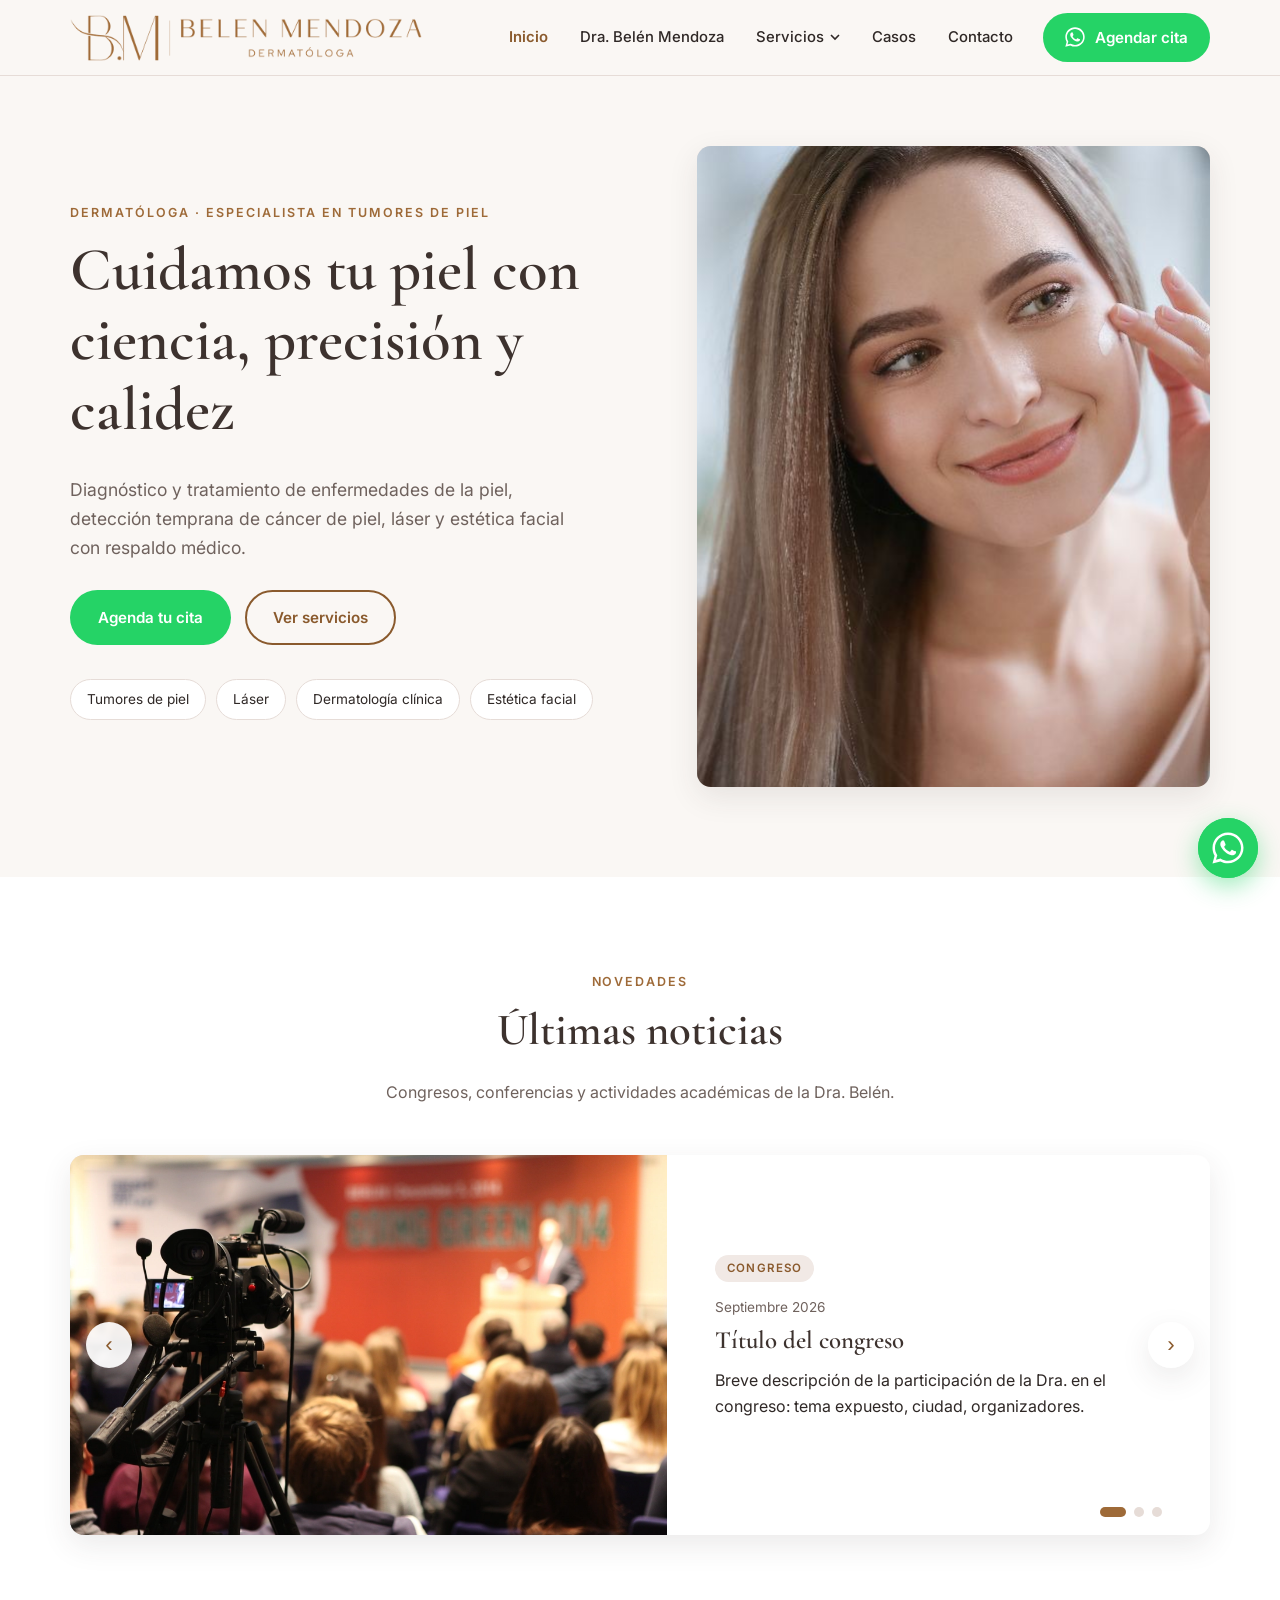
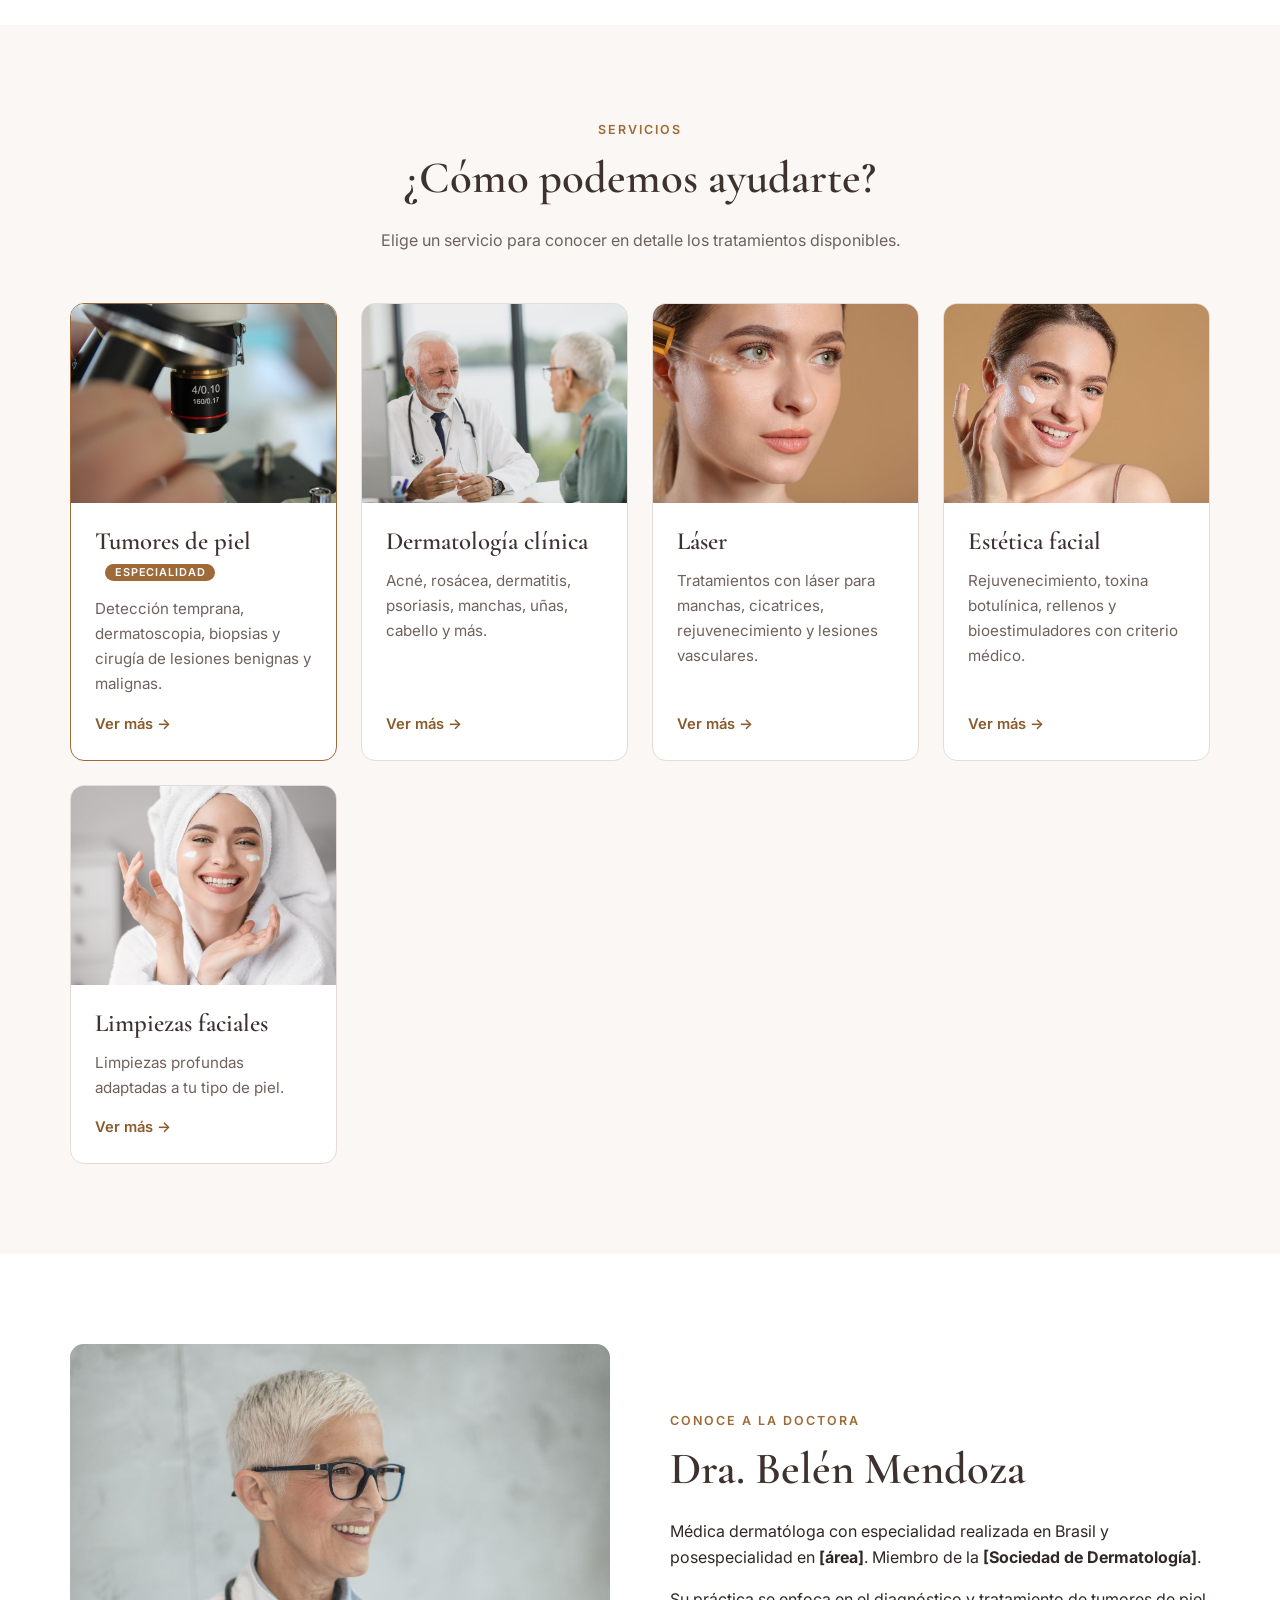
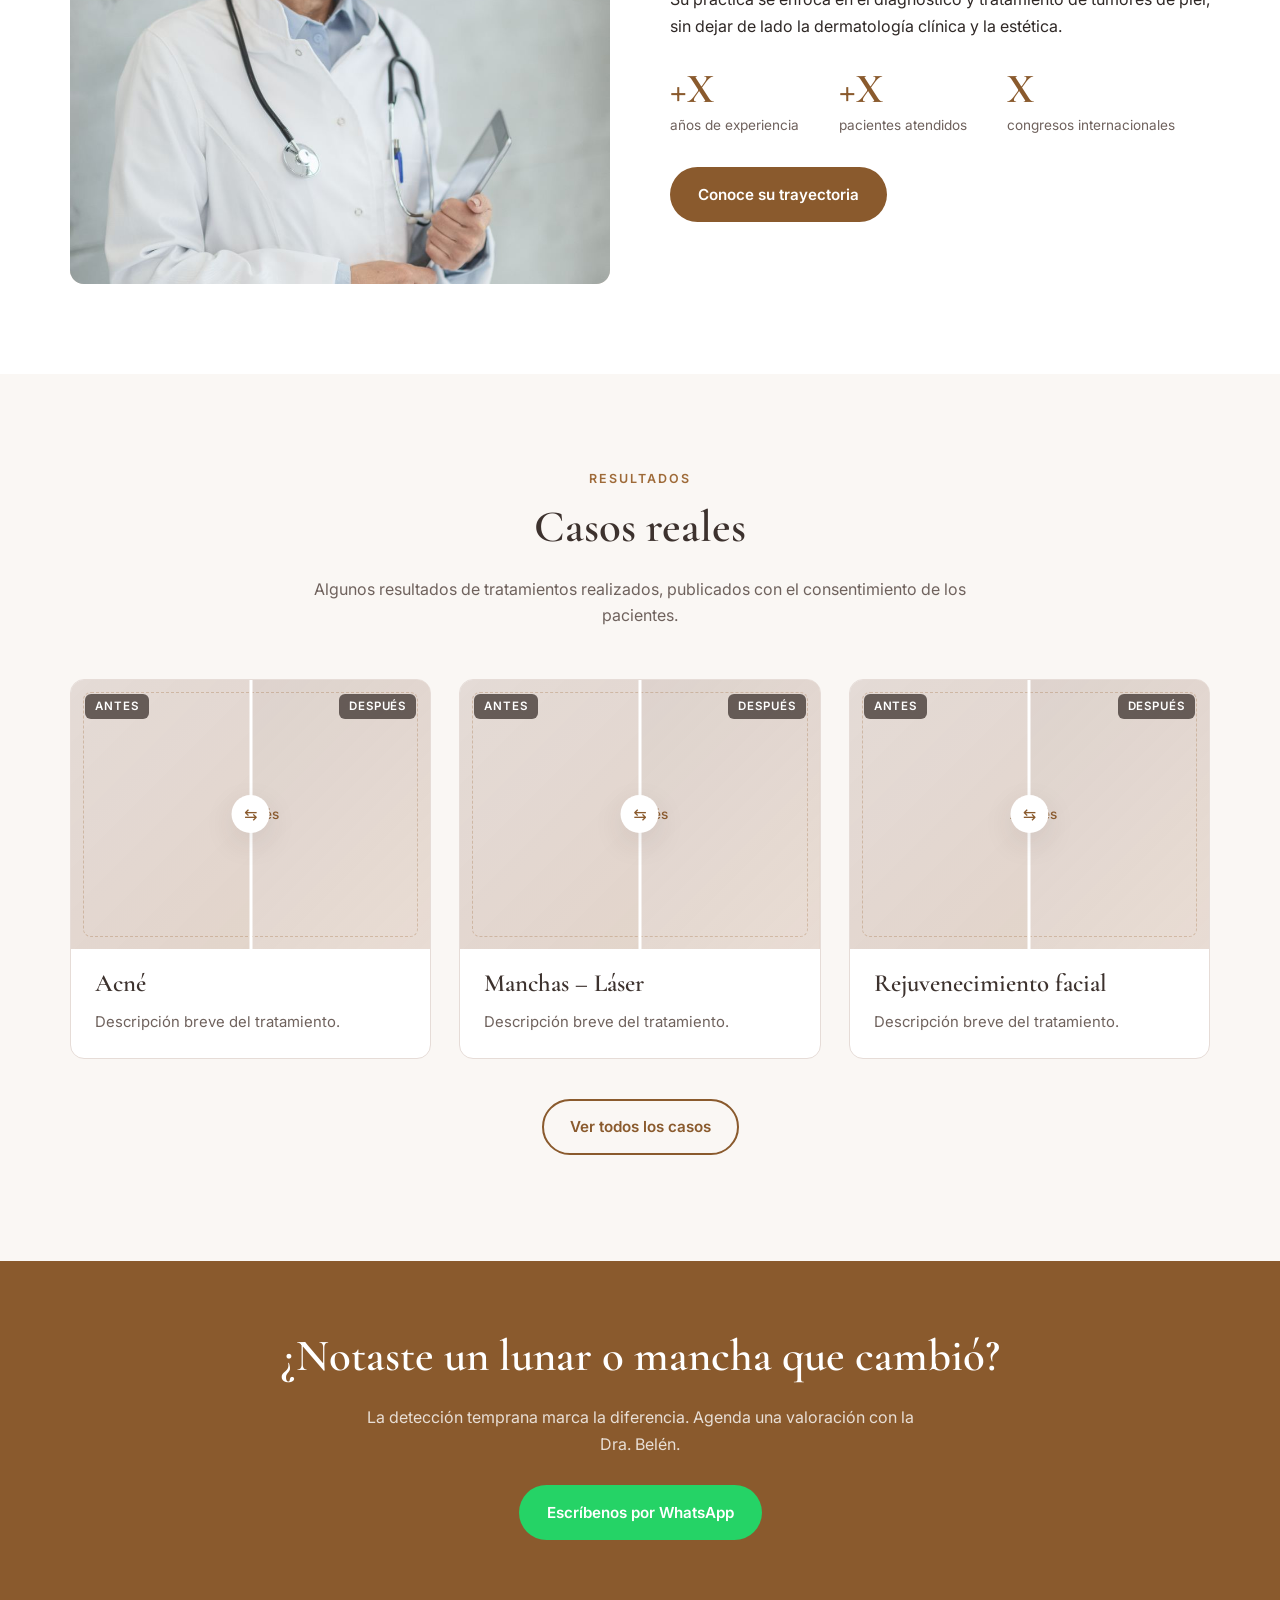
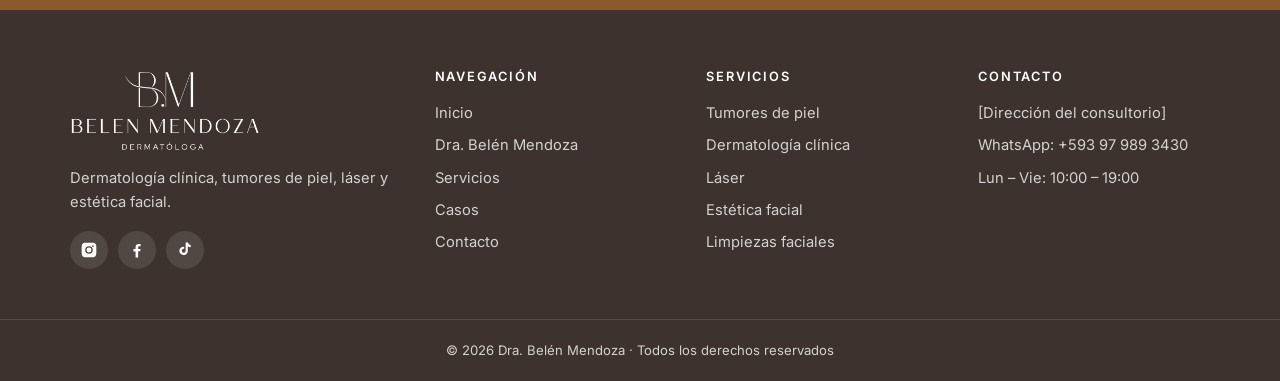
==== index.html @ a49996d4 "cambios mayores" ====
<!DOCTYPE html>
<html lang="es">
<head>
  <meta charset="UTF-8">
  <meta name="viewport" content="width=device-width, initial-scale=1.0">
  <title>Dra. Belén Mendoza | Dermatóloga · Tumores de piel y Láser</title>
  <meta name="description" content="Dra. Belén Mendoza, dermatóloga especialista en tumores de piel, dermatología clínica, láser y estética facial. Agenda tu cita por WhatsApp.">
  <link rel="canonical" href="https://DOMINIO.com/">
  <meta property="og:title" content="Dra. Belén Mendoza | Dermatóloga">
  <meta property="og:description" content="Especialista en tumores de piel, láser y dermatología clínica y estética.">
  <meta property="og:type" content="website">
  <link rel="icon" type="image/png" sizes="32x32" href="assets/brand/favicon-32.png">
  <link rel="icon" type="image/png" sizes="192x192" href="assets/brand/icon-192.png">
  <link rel="apple-touch-icon" href="assets/brand/apple-touch-icon.png">
  <link rel="manifest" href="site.webmanifest">
  <meta name="theme-color" content="#9E6A38">
  <meta property="og:image" content="https://DOMINIO.com/assets/brand/og-image.png">
  <link rel="preconnect" href="https://fonts.googleapis.com">
  <link rel="preconnect" href="https://fonts.gstatic.com" crossorigin>
  <link href="https://fonts.googleapis.com/css2?family=Cormorant+Garamond:wght@500;600;700&family=Inter:wght@400;500;600&display=swap" rel="stylesheet">
  <link rel="stylesheet" href="styles.css">
</head>
<body data-page="inicio">

  <!-- ================= HEADER ================= -->
  <header class="site-header">
    <div class="container">
      <a href="./" class="logo" aria-label="Dra. Belén Mendoza – Inicio">
        <img src="assets/brand/logo-horizontal-caramelo.png" alt="Belen Mendoza Dermatóloga" width="459" height="60">
      </a>

      <button class="nav-toggle" aria-label="Abrir menú" aria-expanded="false"><span></span><span></span><span></span></button>

      <nav class="nav" aria-label="Principal">
        <ul class="nav__list">
          <li><a href="./" class="nav__link" data-page="inicio">Inicio</a></li>
          <li><a href="dra-belen-mendoza" class="nav__link" data-page="doctora">Dra. Belén Mendoza</a></li>
          <li class="has-submenu">
            <a href="servicios" class="nav__link" data-page="servicios" aria-haspopup="true" aria-expanded="false">
              Servicios
              <svg class="nav__caret" viewBox="0 0 10 6" aria-hidden="true"><path d="M1 1l4 4 4-4" stroke="currentColor" stroke-width="1.6" fill="none"/></svg>
            </a>
            <ul class="submenu">
              <li><a href="servicios#clinica">Dermatología clínica</a></li>
              <li><a href="servicios#tumores">Tumores de piel</a></li>
              <li><a href="servicios#laser">Láser</a></li>
              <li><a href="servicios#estetica">Estética facial</a></li>
              <li><a href="servicios#limpiezas">Limpiezas faciales</a></li>
            </ul>
          </li>
          <li><a href="casos" class="nav__link" data-page="casos">Casos</a></li>
          <li><a href="contacto" class="nav__link" data-page="contacto">Contacto</a></li>
        </ul>
        <a class="btn btn--wa header-cta" href="contacto" data-wa>
          <svg viewBox="0 0 32 32" aria-hidden="true"><path d="M16 .5C7.4.5.5 7.4.5 16c0 2.7.7 5.4 2.1 7.8L.5 31.5l7.9-2.1c2.3 1.3 4.9 1.9 7.6 1.9 8.6 0 15.5-6.9 15.5-15.5S24.6.5 16 .5zm0 28.2c-2.4 0-4.7-.6-6.8-1.8l-.5-.3-4.7 1.2 1.3-4.6-.3-.5C3.7 20.6 3 18.3 3 16 3 8.8 8.8 3 16 3s13 5.8 13 13-5.8 12.7-13 12.7zm7.1-9.5c-.4-.2-2.3-1.1-2.7-1.3-.4-.1-.6-.2-.9.2-.3.4-1 1.3-1.2 1.5-.2.3-.4.3-.8.1-.4-.2-1.6-.6-3.1-1.9-1.1-1-1.9-2.3-2.1-2.7-.2-.4 0-.6.2-.8l.6-.7c.2-.2.3-.4.4-.7.1-.3 0-.5 0-.7-.1-.2-.9-2.1-1.2-2.9-.3-.8-.6-.7-.9-.7h-.7c-.3 0-.7.1-1 .5-.4.4-1.4 1.3-1.4 3.2s1.4 3.7 1.6 4c.2.3 2.7 4.2 6.6 5.9.9.4 1.7.6 2.2.8.9.3 1.8.3 2.5.2.8-.1 2.3-.9 2.6-1.9.3-.9.3-1.7.2-1.9-.1-.1-.4-.2-.8-.4z"/></svg>
          Agendar cita
        </a>
      </nav>
    </div>
  </header>

  <main>

    <!-- ================= HERO ================= -->
    <section class="hero">
      <div class="container">
        <div class="hero__text reveal">
          <span class="eyebrow">Dermatóloga · Especialista en tumores de piel</span>
          <h1>Cuidamos tu piel con ciencia, precisión y calidez</h1>
          <p>Diagnóstico y tratamiento de enfermedades de la piel, detección temprana de cáncer de piel, láser y estética facial con respaldo médico.</p>
          <div class="hero__actions">
            <a class="btn btn--wa" href="contacto" data-wa>Agenda tu cita</a>
            <a class="btn btn--outline" href="servicios">Ver servicios</a>
          </div>
          <ul class="hero__badges">
            <li>Tumores de piel</li>
            <li>Láser</li>
            <li>Dermatología clínica</li>
            <li>Estética facial</li>
          </ul>
        </div>
        <div class="hero__photo ph reveal">
          <img src="assets/img/hero.jpg" alt="Cuidado dermatológico de la piel del rostro"><!-- ⚠️ reemplazar por foto de la Dra. -->
        </div>
      </div>
    </section>

    <!-- ================= NOTICIAS (CARRUSEL) ================= -->
    <section class="section section--alt" id="noticias">
      <div class="container">
        <div class="section-head reveal">
          <span class="eyebrow">Novedades</span>
          <h2>Últimas noticias</h2>
          <p>Congresos, conferencias y actividades académicas de la Dra. Belén.</p>
        </div>

        <div class="carousel reveal">
          <div class="carousel__track">
            <!-- Para agregar una noticia: copia un bloque <article> completo -->
            <article class="carousel__slide">
              <div class="carousel__media ph"><img src="assets/img/noticia-congreso.webp" alt="Conferencia en un congreso médico" loading="lazy"></div>
              <div class="carousel__body">
                <span class="carousel__tag">Congreso</span>
                <time datetime="2026-09">Septiembre 2026</time>
                <h3>Título del congreso</h3>
                <p>Breve descripción de la participación de la Dra. en el congreso: tema expuesto, ciudad, organizadores.</p>
              </div>
            </article>
            <article class="carousel__slide">
              <div class="carousel__media ph"><img src="assets/img/noticia-charla.jpg" alt="Auditorio durante una charla" loading="lazy"></div>
              <div class="carousel__body">
                <span class="carousel__tag">Charla</span>
                <time datetime="2026-07">Julio 2026</time>
                <h3>Charla sobre prevención del cáncer de piel</h3>
                <p>Descripción de la charla, a quién iba dirigida y principales mensajes.</p>
              </div>
            </article>
            <article class="carousel__slide">
              <div class="carousel__media ph"><img src="assets/img/noticia-formacion.jpg" alt="Médicos en una capacitación" loading="lazy"></div>
              <div class="carousel__body">
                <span class="carousel__tag">Formación</span>
                <time datetime="2026-05">Mayo 2026</time>
                <h3>Nueva certificación / curso</h3>
                <p>Descripción de la capacitación o certificación obtenida.</p>
              </div>
            </article>
          </div>
          <button class="carousel__btn carousel__btn--prev" aria-label="Anterior">‹</button>
          <button class="carousel__btn carousel__btn--next" aria-label="Siguiente">›</button>
          <div class="carousel__dots"></div>
        </div>
      </div>
    </section>

    <!-- ================= SERVICIOS (TARJETAS) ================= -->
    <section class="section" id="servicios">
      <div class="container">
        <div class="section-head reveal">
          <span class="eyebrow">Servicios</span>
          <h2>¿Cómo podemos ayudarte?</h2>
          <p>Elige un servicio para conocer en detalle los tratamientos disponibles.</p>
        </div>

        <div class="cards">
          <a href="servicios#tumores" class="card card--featured reveal">
            <div class="card__media ph"><img src="assets/img/tumores.webp" alt="Revisión de lesiones de la piel" loading="lazy"></div>
            <div class="card__body">
              <h3>Tumores de piel</h3>
              <p>Detección temprana, dermatoscopia, biopsias y cirugía de lesiones benignas y malignas.</p>
              <span class="card__more">Ver más</span>
            </div>
          </a>
          <a href="servicios#clinica" class="card reveal">
            <div class="card__media ph"><img src="assets/img/clinica.jpg" alt="Consulta dermatológica" loading="lazy"></div>
            <div class="card__body">
              <h3>Dermatología clínica</h3>
              <p>Acné, rosácea, dermatitis, psoriasis, manchas, uñas, cabello y más.</p>
              <span class="card__more">Ver más</span>
            </div>
          </a>
          <a href="servicios#laser" class="card reveal">
            <div class="card__media ph"><img src="assets/img/laser.jpg" alt="Tratamiento con láser para la piel" loading="lazy"></div>
            <div class="card__body">
              <h3>Láser</h3>
              <p>Tratamientos con láser para manchas, cicatrices, rejuvenecimiento y lesiones vasculares.</p>
              <span class="card__more">Ver más</span>
            </div>
          </a>
          <a href="servicios#estetica" class="card reveal">
            <div class="card__media ph"><img src="assets/img/estetica.jpg" alt="Estética facial" loading="lazy"></div>
            <div class="card__body">
              <h3>Estética facial</h3>
              <p>Rejuvenecimiento, toxina botulínica, rellenos y bioestimuladores con criterio médico.</p>
              <span class="card__more">Ver más</span>
            </div>
          </a>
          <a href="servicios#limpiezas" class="card reveal">
            <div class="card__media ph"><img src="assets/img/limpiezas.jpg" alt="Limpieza facial" loading="lazy"></div>
            <div class="card__body">
              <h3>Limpiezas faciales</h3>
              <p>Limpiezas profundas adaptadas a tu tipo de piel.</p>
              <span class="card__more">Ver más</span>
            </div>
          </a>
        </div>
      </div>
    </section>

    <!-- ================= SOBRE LA DRA. (RESUMEN) ================= -->
    <section class="section section--alt">
      <div class="container split">
        <div class="split__media ph reveal"><img src="assets/img/doctora.jpg" alt="Dermatóloga en su consultorio" class="pos-top" loading="lazy"></div>
        <div class="reveal">
          <span class="eyebrow">Conoce a la doctora</span>
          <h2>Dra. Belén Mendoza</h2>
          <p>Médica dermatóloga con especialidad realizada en Brasil y posespecialidad en <strong>[área]</strong>. Miembro de la <strong>[Sociedad de Dermatología]</strong>.</p>
          <p>Su práctica se enfoca en el diagnóstico y tratamiento de tumores de piel, sin dejar de lado la dermatología clínica y la estética.</p>
          <div class="stats">
            <div class="stat"><strong>+X</strong><span>años de experiencia</span></div>
            <div class="stat"><strong>+X</strong><span>pacientes atendidos</span></div>
            <div class="stat"><strong>X</strong><span>congresos internacionales</span></div>
          </div>
          <a class="btn btn--primary" href="dra-belen-mendoza">Conoce su trayectoria</a>
        </div>
      </div>
    </section>

    <!-- ================= CASOS (VISTA PREVIA) ================= -->
    <section class="section">
      <div class="container">
        <div class="section-head reveal">
          <span class="eyebrow">Resultados</span>
          <h2>Casos reales</h2>
          <p>Algunos resultados de tratamientos realizados, publicados con el consentimiento de los pacientes.</p>
        </div>
        <div class="cases">
          <article class="case reveal">
            <div class="ba">
              <div class="ba__img ph">Antes</div>
              <div class="ba__img ba__img--after ph">Después</div>
              <span class="ba__label ba__label--before">Antes</span>
              <span class="ba__label ba__label--after">Después</span>
              <span class="ba__handle"></span>
              <input class="ba__range" type="range" min="0" max="100" value="50" aria-label="Comparar antes y después">
            </div>
            <div class="case__body"><h3>Acné</h3><p>Descripción breve del tratamiento.</p></div>
          </article>
          <article class="case reveal">
            <div class="ba">
              <div class="ba__img ph">Antes</div>
              <div class="ba__img ba__img--after ph">Después</div>
              <span class="ba__label ba__label--before">Antes</span>
              <span class="ba__label ba__label--after">Después</span>
              <span class="ba__handle"></span>
              <input class="ba__range" type="range" min="0" max="100" value="50" aria-label="Comparar antes y después">
            </div>
            <div class="case__body"><h3>Manchas – Láser</h3><p>Descripción breve del tratamiento.</p></div>
          </article>
          <article class="case reveal">
            <div class="ba">
              <div class="ba__img ph">Antes</div>
              <div class="ba__img ba__img--after ph">Después</div>
              <span class="ba__label ba__label--before">Antes</span>
              <span class="ba__label ba__label--after">Después</span>
              <span class="ba__handle"></span>
              <input class="ba__range" type="range" min="0" max="100" value="50" aria-label="Comparar antes y después">
            </div>
            <div class="case__body"><h3>Rejuvenecimiento facial</h3><p>Descripción breve del tratamiento.</p></div>
          </article>
        </div>
        <p style="text-align:center;margin-top:40px"><a class="btn btn--outline" href="casos">Ver todos los casos</a></p>
      </div>
    </section>

    <!-- ================= CTA ================= -->
    <section class="cta-band">
      <div class="container">
        <h2>¿Notaste un lunar o mancha que cambió?</h2>
        <p>La detección temprana marca la diferencia. Agenda una valoración con la Dra. Belén.</p>
        <a class="btn btn--wa" href="contacto" data-wa="Hola Dra. Belén, quisiera agendar una revisión de lunares.">Escríbenos por WhatsApp</a>
      </div>
    </section>

  </main>

  <!-- ================= FOOTER ================= -->
  <footer class="site-footer">
    <div class="container footer-grid">
      <div>
        <img class="footer-logo" src="assets/brand/logo-blanco.png" alt="Belen Mendoza Dermatóloga" width="200" height="86" loading="lazy">
        <p style="margin-top:14px">Dermatología clínica, tumores de piel, láser y estética facial.</p>
        <div class="social">
          <a href="https://instagram.com/" target="_blank" rel="noopener" aria-label="Instagram"><svg viewBox="0 0 24 24"><path d="M12 2.2c3.2 0 3.6 0 4.8.1 1.2.1 1.8.2 2.2.4.6.2 1 .5 1.4.9.4.4.7.8.9 1.4.2.4.4 1 .4 2.2.1 1.3.1 1.6.1 4.8s0 3.6-.1 4.8c-.1 1.2-.2 1.8-.4 2.2-.2.6-.5 1-.9 1.4-.4.4-.8.7-1.4.9-.4.2-1 .4-2.2.4-1.3.1-1.6.1-4.8.1s-3.6 0-4.8-.1c-1.2-.1-1.8-.2-2.2-.4-.6-.2-1-.5-1.4-.9-.4-.4-.7-.8-.9-1.4-.2-.4-.4-1-.4-2.2C2.2 15.6 2.2 15.2 2.2 12s0-3.6.1-4.8c.1-1.2.2-1.8.4-2.2.2-.6.5-1 .9-1.4.4-.4.8-.7 1.4-.9.4-.2 1-.4 2.2-.4C8.4 2.2 8.8 2.2 12 2.2zm0 4.7a5.1 5.1 0 100 10.2 5.1 5.1 0 000-10.2zm0 8.4a3.3 3.3 0 110-6.6 3.3 3.3 0 010 6.6zm5.3-9.8a1.2 1.2 0 100 2.4 1.2 1.2 0 000-2.4z"/></svg></a>
          <a href="https://facebook.com/" target="_blank" rel="noopener" aria-label="Facebook"><svg viewBox="0 0 24 24"><path d="M13.5 22v-8.2h2.8l.4-3.2h-3.2V8.6c0-.9.3-1.6 1.6-1.6h1.7V4.1c-.3 0-1.3-.1-2.5-.1-2.5 0-4.2 1.5-4.2 4.3v2.4H7.3v3.2h2.8V22h3.4z"/></svg></a>
          <a href="https://tiktok.com/" target="_blank" rel="noopener" aria-label="TikTok"><svg viewBox="0 0 24 24"><path d="M19.6 8.3a6.6 6.6 0 01-3.9-1.3v6.1a5.6 5.6 0 11-4.8-5.5v3a2.6 2.6 0 102 2.5V2h3a3.9 3.9 0 003.7 3.4v2.9z"/></svg></a>
        </div>
      </div>
      <div>
        <h4>Navegación</h4>
        <ul>
          <li><a href="./">Inicio</a></li>
          <li><a href="dra-belen-mendoza">Dra. Belén Mendoza</a></li>
          <li><a href="servicios">Servicios</a></li>
          <li><a href="casos">Casos</a></li>
          <li><a href="contacto">Contacto</a></li>
        </ul>
      </div>
      <div>
        <h4>Servicios</h4>
        <ul>
          <li><a href="servicios#tumores">Tumores de piel</a></li>
          <li><a href="servicios#clinica">Dermatología clínica</a></li>
          <li><a href="servicios#laser">Láser</a></li>
          <li><a href="servicios#estetica">Estética facial</a></li>
          <li><a href="servicios#limpiezas">Limpiezas faciales</a></li>
        </ul>
      </div>
      <div>
        <h4>Contacto</h4>
        <ul>
          <li>[Dirección del consultorio]</li>
          <li><a href="contacto" data-wa>WhatsApp: +593 97 989 3430</a></li>
          <li>Lun – Vie: 10:00 – 19:00</li>
        </ul>
      </div>
    </div>
    <div class="footer-bottom">© <span data-year>2026</span> Dra. Belén Mendoza · Todos los derechos reservados</div>
  </footer>

  <!-- Botón flotante WhatsApp -->
  <a class="wa-float" href="contacto" data-wa aria-label="Escribir por WhatsApp">
    <svg viewBox="0 0 32 32" aria-hidden="true"><path d="M16 .5C7.4.5.5 7.4.5 16c0 2.7.7 5.4 2.1 7.8L.5 31.5l7.9-2.1c2.3 1.3 4.9 1.9 7.6 1.9 8.6 0 15.5-6.9 15.5-15.5S24.6.5 16 .5zm0 28.2c-2.4 0-4.7-.6-6.8-1.8l-.5-.3-4.7 1.2 1.3-4.6-.3-.5C3.7 20.6 3 18.3 3 16 3 8.8 8.8 3 16 3s13 5.8 13 13-5.8 12.7-13 12.7zm7.1-9.5c-.4-.2-2.3-1.1-2.7-1.3-.4-.1-.6-.2-.9.2-.3.4-1 1.3-1.2 1.5-.2.3-.4.3-.8.1-.4-.2-1.6-.6-3.1-1.9-1.1-1-1.9-2.3-2.1-2.7-.2-.4 0-.6.2-.8l.6-.7c.2-.2.3-.4.4-.7.1-.3 0-.5 0-.7-.1-.2-.9-2.1-1.2-2.9-.3-.8-.6-.7-.9-.7h-.7c-.3 0-.7.1-1 .5-.4.4-1.4 1.3-1.4 3.2s1.4 3.7 1.6 4c.2.3 2.7 4.2 6.6 5.9.9.4 1.7.6 2.2.8.9.3 1.8.3 2.5.2.8-.1 2.3-.9 2.6-1.9.3-.9.3-1.7.2-1.9-.1-.1-.4-.2-.8-.4z"/></svg>
  </a>

  <script src="script.js"></script>
</body>
</html>
---- styles.css ----
/* =========================================================
   Dra. Belén Mendoza — Dermatología
   Hoja de estilos principal
   ========================================================= */

:root {
  /* Paleta de marca (logo ID BM-06 / BM-08 / BM-18) */
  --brand-caramel: #9E6A38;
  --brand-taupe: #84726D;
  --brand-rose: #BCAFAC;

  --color-primary: #8A5A2D;       /* caramelo un poco más oscuro: contraste con texto blanco */
  --color-primary-dark: #3D322E;  /* marrón profundo para títulos y footer */
  --color-accent: var(--brand-caramel);
  --color-accent-soft: #F1E9E5;   /* rosa topo muy claro */
  --color-bg: #FAF7F4;
  --color-surface: #ffffff;
  --color-text: #2F2826;
  --color-muted: #6F625D;
  --color-border: #E6DCD7;
  --color-wa: #25d366;

  --font-title: "Cormorant Garamond", Georgia, serif;
  --font-body: "Inter", system-ui, -apple-system, "Segoe UI", sans-serif;

  --radius: 14px;
  --shadow: 0 10px 30px rgba(61, 50, 46, .10);
  --header-h: 76px;
  --max-w: 1180px;
}

*,
*::before,
*::after { box-sizing: border-box; }

html { scroll-behavior: smooth; scroll-padding-top: calc(var(--header-h) + 16px); }

body {
  margin: 0;
  font-family: var(--font-body);
  font-size: 16px;
  line-height: 1.65;
  color: var(--color-text);
  background: var(--color-bg);
  -webkit-font-smoothing: antialiased;
}

img { max-width: 100%; display: block; }
a { color: inherit; text-decoration: none; }

h1, h2, h3, h4 {
  font-family: var(--font-title);
  font-weight: 600;
  line-height: 1.15;
  color: var(--color-primary-dark);
  margin: 0 0 .5em;
}
h1 { font-size: clamp(2.4rem, 5vw, 3.8rem); }
h2 { font-size: clamp(2rem, 3.6vw, 2.8rem); }
h3 { font-size: 1.55rem; }
p  { margin: 0 0 1em; }

.container { width: 100%; max-width: var(--max-w); margin: 0 auto; padding: 0 20px; }
.section { padding: 90px 0; }
.section--alt { background: var(--color-surface); }
.section--tint { background: var(--color-accent-soft); }

.eyebrow {
  display: inline-block;
  font-size: .78rem;
  font-weight: 600;
  letter-spacing: .16em;
  text-transform: uppercase;
  color: var(--color-accent);
  margin-bottom: 12px;
}
.section-head { text-align: center; max-width: 680px; margin: 0 auto 50px; }
.section-head p { color: var(--color-muted); }

/* ---------- Botones ---------- */
.btn {
  display: inline-flex;
  align-items: center;
  gap: 10px;
  padding: 13px 26px;
  border-radius: 999px;
  font-weight: 600;
  font-size: .95rem;
  border: 2px solid transparent;
  cursor: pointer;
  transition: background .25s, color .25s, border-color .25s, transform .25s;
}
.btn:hover { transform: translateY(-2px); }
.btn--primary { background: var(--color-primary); color: #fff; }
.btn--primary:hover { background: var(--color-primary-dark); }
.btn--outline { border-color: var(--color-primary); color: var(--color-primary); }
.btn--outline:hover { background: var(--color-primary); color: #fff; }
.btn--wa { background: var(--color-wa); color: #fff; }
.btn--wa:hover { background: #1ebe5b; }
.btn svg { width: 20px; height: 20px; fill: currentColor; flex-shrink: 0; }

/* ---------- Header ---------- */
.site-header {
  position: sticky;
  top: 0;
  z-index: 100;
  height: var(--header-h);
  background: rgba(250, 247, 244, .94);
  backdrop-filter: blur(10px);
  border-bottom: 1px solid var(--color-border);
}
.site-header .container {
  height: 100%;
  display: flex;
  align-items: center;
  justify-content: space-between;
  gap: 20px;
}
.logo { display: flex; align-items: center; flex-shrink: 0; }
.logo img { height: 46px; width: auto; }
.footer-logo { width: 190px; height: auto; }

.nav { display: flex; align-items: center; gap: 6px; }
.nav__list { display: flex; align-items: center; gap: 4px; list-style: none; margin: 0; padding: 0; }
.nav__link {
  display: flex;
  align-items: center;
  gap: 6px;
  padding: 10px 14px;
  font-size: .93rem;
  font-weight: 500;
  border-radius: 8px;
  color: var(--color-text);
  background: none;
  border: 0;
  font-family: inherit;
  cursor: pointer;
  transition: color .2s;
}
.nav__link:hover,
.nav__link.is-active { color: var(--color-primary); }
.nav__link.is-active { font-weight: 600; }
.nav__caret { width: 10px; height: 10px; transition: transform .2s; }

/* Submenú Servicios */
.has-submenu { position: relative; }
.submenu {
  position: absolute;
  top: calc(100% + 6px);
  left: 0;
  min-width: 250px;
  list-style: none;
  margin: 0;
  padding: 10px;
  background: var(--color-surface);
  border: 1px solid var(--color-border);
  border-radius: var(--radius);
  box-shadow: var(--shadow);
  opacity: 0;
  visibility: hidden;
  transform: translateY(8px);
  transition: opacity .2s, transform .2s, visibility .2s;
}
.submenu a {
  display: block;
  padding: 10px 14px;
  border-radius: 8px;
  font-size: .92rem;
}
.submenu a:hover { background: var(--color-accent-soft); color: var(--color-primary); }
.has-submenu:hover .submenu,
.has-submenu:focus-within .submenu,
.has-submenu.is-open .submenu { opacity: 1; visibility: visible; transform: translateY(0); }
.has-submenu:hover .nav__caret,
.has-submenu.is-open .nav__caret { transform: rotate(180deg); }

.header-cta { margin-left: 10px; padding: 10px 20px; }

.nav-toggle {
  display: none;
  width: 44px;
  height: 44px;
  border: 0;
  background: none;
  cursor: pointer;
  padding: 10px;
}
.nav-toggle span {
  display: block;
  height: 2px;
  margin: 5px 0;
  background: var(--color-primary-dark);
  transition: transform .25s, opacity .25s;
}
.nav-open .nav-toggle span:nth-child(1) { transform: translateY(7px) rotate(45deg); }
.nav-open .nav-toggle span:nth-child(2) { opacity: 0; }
.nav-open .nav-toggle span:nth-child(3) { transform: translateY(-7px) rotate(-45deg); }

/* ---------- Placeholder de fotos (temporal) ---------- */
.ph {
  position: relative;
  display: flex;
  align-items: center;
  justify-content: center;
  text-align: center;
  padding: 20px;
  background:
    linear-gradient(135deg, rgba(132, 114, 109, .12), rgba(158, 106, 56, .18)),
    var(--color-accent-soft);
  color: var(--color-primary);
  font-size: .85rem;
  font-weight: 500;
  border-radius: var(--radius);
  overflow: hidden;
}
.ph::before {
  content: "";
  position: absolute;
  inset: 12px;
  border: 1.5px dashed rgba(158, 106, 56, .3);
  border-radius: calc(var(--radius) - 6px);
}
.ph img { position: absolute; inset: 0; width: 100%; height: 100%; object-fit: cover; }
.ph img.pos-top { object-position: center 15%; }

/* ---------- Hero ---------- */
.hero { padding: 70px 0 90px; }
.hero .container {
  display: grid;
  grid-template-columns: 1.05fr .95fr;
  align-items: center;
  gap: 60px;
}
.hero__text p { font-size: 1.1rem; color: var(--color-muted); max-width: 520px; }
.hero__actions { display: flex; flex-wrap: wrap; gap: 14px; margin-top: 28px; }
.hero__badges { display: flex; flex-wrap: wrap; gap: 10px; margin-top: 34px; list-style: none; padding: 0; }
.hero__badges li {
  padding: 8px 16px;
  font-size: .85rem;
  border-radius: 999px;
  background: var(--color-surface);
  border: 1px solid var(--color-border);
}
.hero__photo { aspect-ratio: 4 / 5; box-shadow: var(--shadow); }

/* ---------- Carrusel de noticias ---------- */
.carousel { position: relative; overflow: hidden; border-radius: var(--radius); box-shadow: var(--shadow); background: var(--color-surface); }
.carousel__track { display: flex; transition: transform .6s ease; }
.carousel__slide {
  flex: 0 0 100%;
  display: grid;
  grid-template-columns: 1.1fr 1fr;
  min-height: 380px;
}
.carousel__media { border-radius: 0; min-height: 280px; }
.carousel__body { padding: 50px 48px; display: flex; flex-direction: column; justify-content: center; }
.carousel__body time { font-size: .85rem; color: var(--color-muted); margin-bottom: 8px; }
.carousel__tag {
  align-self: flex-start;
  padding: 4px 12px;
  margin-bottom: 14px;
  font-size: .72rem;
  font-weight: 600;
  letter-spacing: .1em;
  text-transform: uppercase;
  color: var(--color-primary);
  background: var(--color-accent-soft);
  border-radius: 999px;
}
.carousel__btn {
  position: absolute;
  top: 50%;
  transform: translateY(-50%);
  width: 46px;
  height: 46px;
  border-radius: 50%;
  border: 0;
  background: rgba(255, 255, 255, .92);
  box-shadow: var(--shadow);
  cursor: pointer;
  font-size: 1.4rem;
  color: var(--color-primary);
  z-index: 2;
}
.carousel__btn--prev { left: 16px; }
.carousel__btn--next { right: 16px; }
.carousel__dots {
  position: absolute;
  bottom: 18px;
  right: 48px;
  display: flex;
  gap: 8px;
}
.carousel__dots button {
  width: 10px;
  height: 10px;
  padding: 0;
  border-radius: 50%;
  border: 0;
  background: var(--color-border);
  cursor: pointer;
  transition: width .3s, background .3s;
}
.carousel__dots button.is-active { width: 26px; border-radius: 6px; background: var(--color-accent); }

/* ---------- Tarjetas de servicios ---------- */
.cards { display: grid; grid-template-columns: repeat(auto-fit, minmax(240px, 1fr)); gap: 24px; }
.card {
  display: flex;
  flex-direction: column;
  background: var(--color-surface);
  border: 1px solid var(--color-border);
  border-radius: var(--radius);
  overflow: hidden;
  transition: transform .3s, box-shadow .3s;
}
.card:hover { transform: translateY(-6px); box-shadow: var(--shadow); }
.card__media { aspect-ratio: 4 / 3; border-radius: 0; }
.card__body { padding: 24px; display: flex; flex-direction: column; flex: 1; }
.card__body p { color: var(--color-muted); font-size: .95rem; flex: 1; }
.card__more { font-weight: 600; color: var(--color-primary); font-size: .92rem; }
.card__more::after { content: " →"; transition: margin .2s; }
.card:hover .card__more::after { margin-left: 4px; }
.card--featured { border-color: var(--color-accent); }
.card--featured .card__body h3::after {
  content: "Especialidad";
  display: inline-block;
  margin-left: 10px;
  padding: 2px 10px;
  vertical-align: middle;
  font-family: var(--font-body);
  font-size: .68rem;
  font-weight: 600;
  letter-spacing: .08em;
  text-transform: uppercase;
  color: #fff;
  background: var(--color-accent);
  border-radius: 999px;
}

/* ---------- Bloque split (foto + texto) ---------- */
.split { display: grid; grid-template-columns: 1fr 1fr; gap: 60px; align-items: center; }
.split--reverse .split__media { order: 2; }
.split__media { aspect-ratio: 1 / 1; }
.split ul { padding-left: 1.2em; }
.split li { margin-bottom: 6px; }

.stats { display: flex; flex-wrap: wrap; gap: 40px; margin: 30px 0; }
.stat strong { display: block; font-family: var(--font-title); font-size: 2.6rem; color: var(--color-primary); line-height: 1; }
.stat span { font-size: .85rem; color: var(--color-muted); }

/* ---------- Banner CTA ---------- */
.cta-band { background: var(--color-primary); color: #fff; text-align: center; padding: 70px 0; }
.cta-band h2 { color: #fff; }
.cta-band p { color: rgba(255, 255, 255, .8); max-width: 560px; margin: 0 auto 28px; }

/* ---------- Encabezado de páginas internas ---------- */
.page-hero { padding: 80px 0 60px; text-align: center; background: var(--color-accent-soft); }
.page-hero p { max-width: 640px; margin: 0 auto; color: var(--color-muted); font-size: 1.08rem; }

/* ---------- Página Dra. (timeline) ---------- */
.timeline { list-style: none; margin: 0; padding: 0; border-left: 2px solid var(--color-border); }
.timeline li { position: relative; padding: 0 0 34px 30px; }
.timeline li::before {
  content: "";
  position: absolute;
  left: -8px;
  top: 6px;
  width: 14px;
  height: 14px;
  border-radius: 50%;
  background: var(--color-accent);
  box-shadow: 0 0 0 4px var(--color-bg);
}
.timeline__year { font-size: .82rem; font-weight: 600; letter-spacing: .08em; color: var(--color-accent); }
.timeline h3 { margin: 4px 0 6px; font-size: 1.35rem; }
.timeline p { color: var(--color-muted); margin: 0; }

.memberships { display: grid; grid-template-columns: repeat(auto-fit, minmax(220px, 1fr)); gap: 20px; }
.membership {
  padding: 26px;
  text-align: center;
  background: var(--color-surface);
  border: 1px solid var(--color-border);
  border-radius: var(--radius);
}
.membership__logo { width: 90px; height: 90px; margin: 0 auto 16px; border-radius: 50%; font-size: .7rem; }
.membership__logo::before { border-radius: 50%; }

/* ---------- Página Servicios ---------- */
.service-nav {
  position: sticky;
  top: var(--header-h);
  z-index: 50;
  background: var(--color-surface);
  border-bottom: 1px solid var(--color-border);
}
.service-nav ul {
  display: flex;
  gap: 6px;
  overflow-x: auto;
  list-style: none;
  margin: 0 auto;
  padding: 12px 20px;
  max-width: var(--max-w);
  scrollbar-width: none;
}
.service-nav a {
  display: block;
  white-space: nowrap;
  padding: 8px 16px;
  font-size: .88rem;
  font-weight: 500;
  border-radius: 999px;
  border: 1px solid var(--color-border);
  transition: background .2s, color .2s;
}
.service-nav a:hover,
.service-nav a.is-active { background: var(--color-primary); border-color: var(--color-primary); color: #fff; }

.service { padding: 90px 0; border-bottom: 1px solid var(--color-border); }
.service:nth-of-type(even) { background: var(--color-surface); }
.treatments { display: grid; grid-template-columns: repeat(auto-fit, minmax(200px, 1fr)); gap: 14px; margin: 24px 0 30px; list-style: none; padding: 0; }
.treatments li {
  padding: 14px 18px;
  font-size: .93rem;
  border-radius: 10px;
  background: var(--color-bg);
  border: 1px solid var(--color-border);
}
.treatments li::before { content: "✓"; margin-right: 8px; color: var(--color-accent); font-weight: 700; }

/* ---------- Página Casos ---------- */
.filters { display: flex; flex-wrap: wrap; justify-content: center; gap: 10px; margin-bottom: 40px; }
.filters button {
  padding: 9px 20px;
  font-family: inherit;
  font-size: .9rem;
  border-radius: 999px;
  border: 1px solid var(--color-border);
  background: var(--color-surface);
  cursor: pointer;
}
.filters button.is-active { background: var(--color-primary); border-color: var(--color-primary); color: #fff; }

.cases { display: grid; grid-template-columns: repeat(auto-fill, minmax(320px, 1fr)); gap: 28px; }
.case { background: var(--color-surface); border: 1px solid var(--color-border); border-radius: var(--radius); overflow: hidden; }
.case[hidden] { display: none; }
.case__body { padding: 20px 24px 24px; }
.case__body p { color: var(--color-muted); font-size: .93rem; margin: 0; }

/* Comparador antes / después */
.ba { position: relative; aspect-ratio: 4 / 3; overflow: hidden; user-select: none; }
.ba__img { position: absolute; inset: 0; border-radius: 0; }
.ba__img--after { clip-path: inset(0 0 0 var(--pos, 50%)); background: linear-gradient(135deg, rgba(132, 114, 109, .22), rgba(158, 106, 56, .10)), var(--color-accent-soft); }
.ba__label {
  position: absolute;
  top: 14px;
  z-index: 2;
  padding: 3px 10px;
  font-size: .72rem;
  font-weight: 600;
  letter-spacing: .08em;
  text-transform: uppercase;
  color: #fff;
  background: rgba(61, 50, 46, .75);
  border-radius: 6px;
}
.ba__label--before { left: 14px; }
.ba__label--after { right: 14px; }
.ba__handle {
  position: absolute;
  top: 0;
  bottom: 0;
  left: var(--pos, 50%);
  width: 3px;
  background: #fff;
  transform: translateX(-50%);
  pointer-events: none;
  z-index: 2;
}
.ba__handle::after {
  content: "⇆";
  position: absolute;
  top: 50%;
  left: 50%;
  width: 38px;
  height: 38px;
  display: grid;
  place-items: center;
  transform: translate(-50%, -50%);
  border-radius: 50%;
  background: #fff;
  color: var(--color-primary);
  box-shadow: var(--shadow);
}
.ba__range {
  position: absolute;
  inset: 0;
  width: 100%;
  height: 100%;
  margin: 0;
  opacity: 0;
  cursor: ew-resize;
  z-index: 3;
}
.note { text-align: center; font-size: .85rem; color: var(--color-muted); margin-top: 40px; }

/* ---------- Página Contacto ---------- */
.contact-grid { display: grid; grid-template-columns: 1fr 1.3fr; gap: 40px; align-items: stretch; }
.contact-info { display: flex; flex-direction: column; gap: 18px; }
.info-item {
  display: flex;
  gap: 16px;
  padding: 20px;
  background: var(--color-surface);
  border: 1px solid var(--color-border);
  border-radius: var(--radius);
}
.info-item__icon {
  flex-shrink: 0;
  width: 44px;
  height: 44px;
  display: grid;
  place-items: center;
  border-radius: 50%;
  background: var(--color-accent-soft);
  color: var(--color-primary);
}
.info-item__icon svg { width: 20px; height: 20px; fill: currentColor; }
.info-item h3 { font-family: var(--font-body); font-size: .95rem; font-weight: 600; margin: 0 0 4px; }
.info-item p { margin: 0; font-size: .93rem; color: var(--color-muted); }
.map {
  min-height: 420px;
  border-radius: var(--radius);
  overflow: hidden;
  border: 1px solid var(--color-border);
}
.map iframe { width: 100%; height: 100%; min-height: 420px; border: 0; display: block; }

/* ---------- Footer ---------- */
.site-footer { background: var(--color-primary-dark); color: rgba(255, 255, 255, .78); padding: 60px 0 0; font-size: .92rem; }
.footer-grid { display: grid; grid-template-columns: 1.4fr 1fr 1fr 1fr; gap: 40px; }
.site-footer h4 { font-family: var(--font-body); font-size: .8rem; font-weight: 600; letter-spacing: .14em; text-transform: uppercase; color: #fff; margin-bottom: 16px; }
.site-footer ul { list-style: none; margin: 0; padding: 0; }
.site-footer li { margin-bottom: 8px; }
.site-footer a:hover { color: #fff; }
.footer-bottom { margin-top: 50px; padding: 20px 0; border-top: 1px solid rgba(255, 255, 255, .12); font-size: .82rem; text-align: center; }
.social { display: flex; gap: 10px; margin-top: 16px; }
.social a {
  width: 38px;
  height: 38px;
  display: grid;
  place-items: center;
  border-radius: 50%;
  background: rgba(255, 255, 255, .1);
  transition: background .2s;
}
.social a:hover { background: var(--color-accent); }
.social svg { width: 18px; height: 18px; fill: #fff; }

/* ---------- Botón flotante WhatsApp ---------- */
.wa-float {
  position: fixed;
  right: 22px;
  bottom: 22px;
  z-index: 200;
  width: 60px;
  height: 60px;
  display: grid;
  place-items: center;
  border-radius: 50%;
  background: var(--color-wa);
  box-shadow: 0 8px 24px rgba(37, 211, 102, .45);
  transition: transform .25s;
}
.wa-float:hover { transform: scale(1.08); }
.wa-float svg { width: 32px; height: 32px; fill: #fff; }
.wa-float::before {
  content: "";
  position: absolute;
  inset: 0;
  border-radius: 50%;
  background: var(--color-wa);
  animation: wa-pulse 2.4s infinite;
  z-index: -1;
}
@keyframes wa-pulse {
  0%   { transform: scale(1); opacity: .6; }
  100% { transform: scale(1.6); opacity: 0; }
}

/* ---------- Animación de aparición ---------- */
.reveal { opacity: 0; transform: translateY(24px); transition: opacity .7s, transform .7s; }
.reveal.is-visible { opacity: 1; transform: none; }

@media (prefers-reduced-motion: reduce) {
  html { scroll-behavior: auto; }
  .reveal { opacity: 1; transform: none; }
  .wa-float::before { animation: none; }
}

/* ---------- Responsive ---------- */
@media (max-width: 1100px) {
  .logo img { height: 38px; }
  .nav__link { padding: 10px 10px; }
}

@media (max-width: 1024px) {
  .footer-grid { grid-template-columns: 1fr 1fr; }
}

@media (max-width: 900px) {
  .nav-toggle { display: block; }
  .nav {
    position: fixed;
    top: var(--header-h);
    left: 0;
    right: 0;
    bottom: 0;
    flex-direction: column;
    align-items: stretch;
    gap: 0;
    padding: 20px;
    background: var(--color-bg);
    overflow-y: auto;
    transform: translateX(100%);
    transition: transform .3s ease;
  }
  .nav-open .nav { transform: none; }
  .nav__list { flex-direction: column; align-items: stretch; }
  .nav__link { width: 100%; padding: 14px 6px; font-size: 1.05rem; border-bottom: 1px solid var(--color-border); border-radius: 0; justify-content: space-between; }
  .submenu {
    position: static;
    display: none;
    min-width: 0;
    padding: 4px 0 10px 14px;
    border: 0;
    box-shadow: none;
    background: none;
    opacity: 1;
    visibility: visible;
    transform: none;
  }
  .has-submenu:hover .submenu { display: none; }
  .has-submenu.is-open .submenu { display: block; }
  .header-cta { margin: 24px 0 0; justify-content: center; }

  .hero .container,
  .split,
  .contact-grid { grid-template-columns: 1fr; gap: 40px; }
  .split--reverse .split__media { order: 0; }
  .hero__photo { max-width: 420px; width: 100%; margin: 0 auto; }

  .carousel__slide { grid-template-columns: 1fr; }
  .carousel__body { padding: 30px 26px 60px; }
  .carousel__dots { right: auto; left: 50%; transform: translateX(-50%); }
  .carousel__btn { top: 140px; }
}

@media (max-width: 600px) {
  .logo img { height: 36px; }
  .section, .service { padding: 64px 0; }
  .container { padding: 0 16px; }
  .footer-grid { grid-template-columns: 1fr; }
  .cases { grid-template-columns: 1fr; }
  .stats { gap: 26px; }
  .wa-float { right: 16px; bottom: 16px; }
}
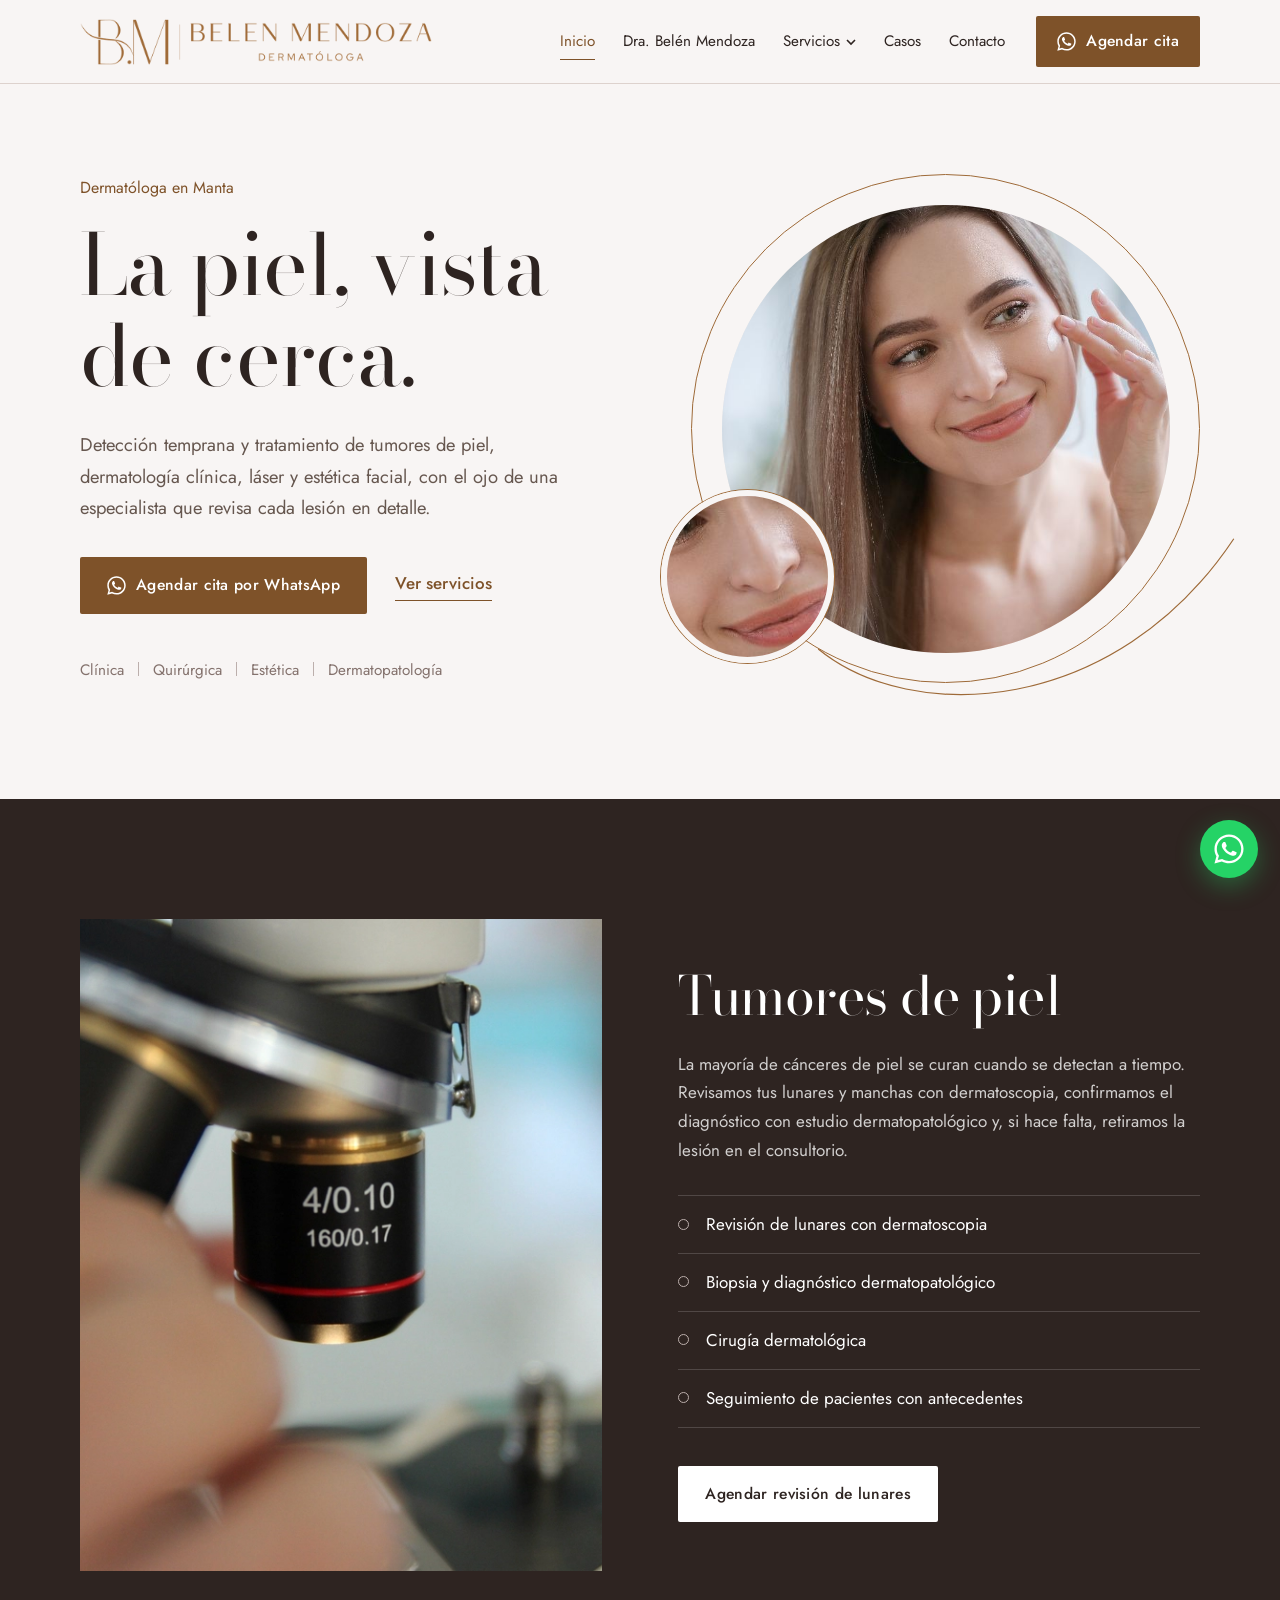
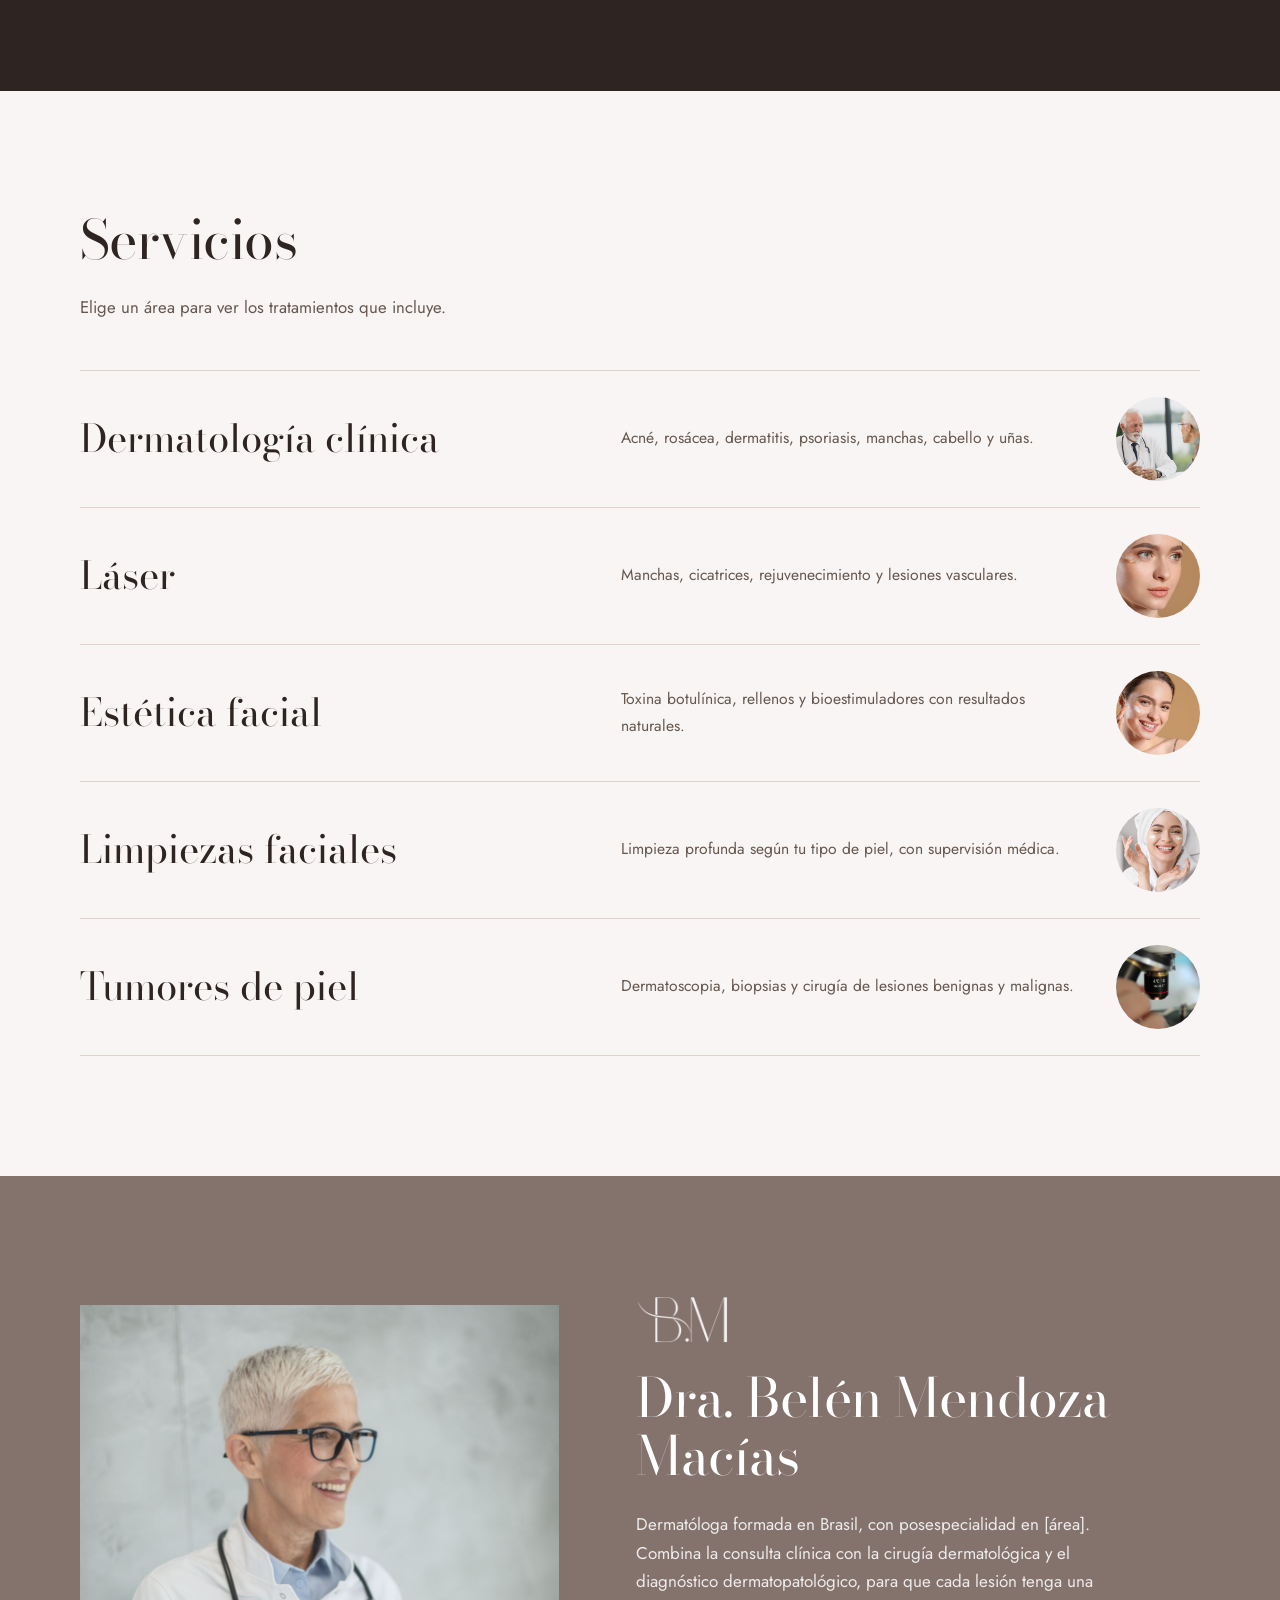
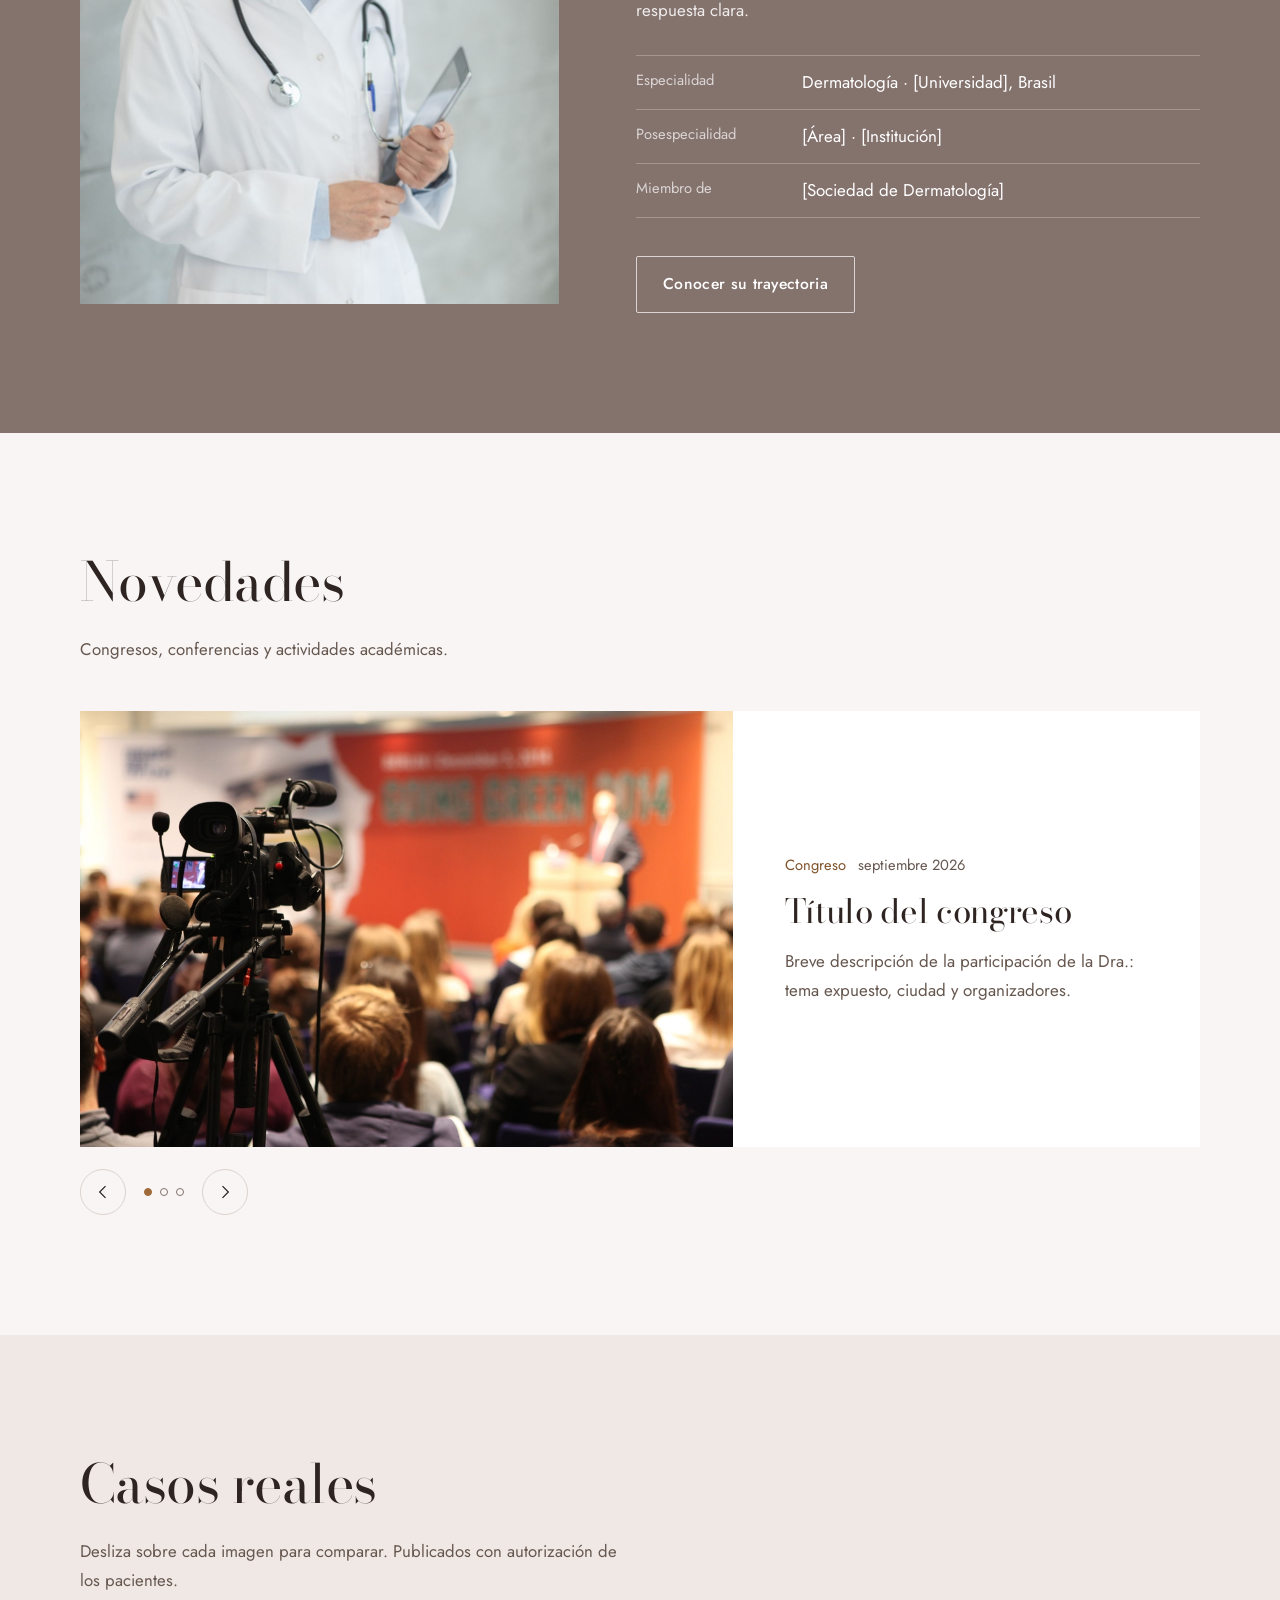
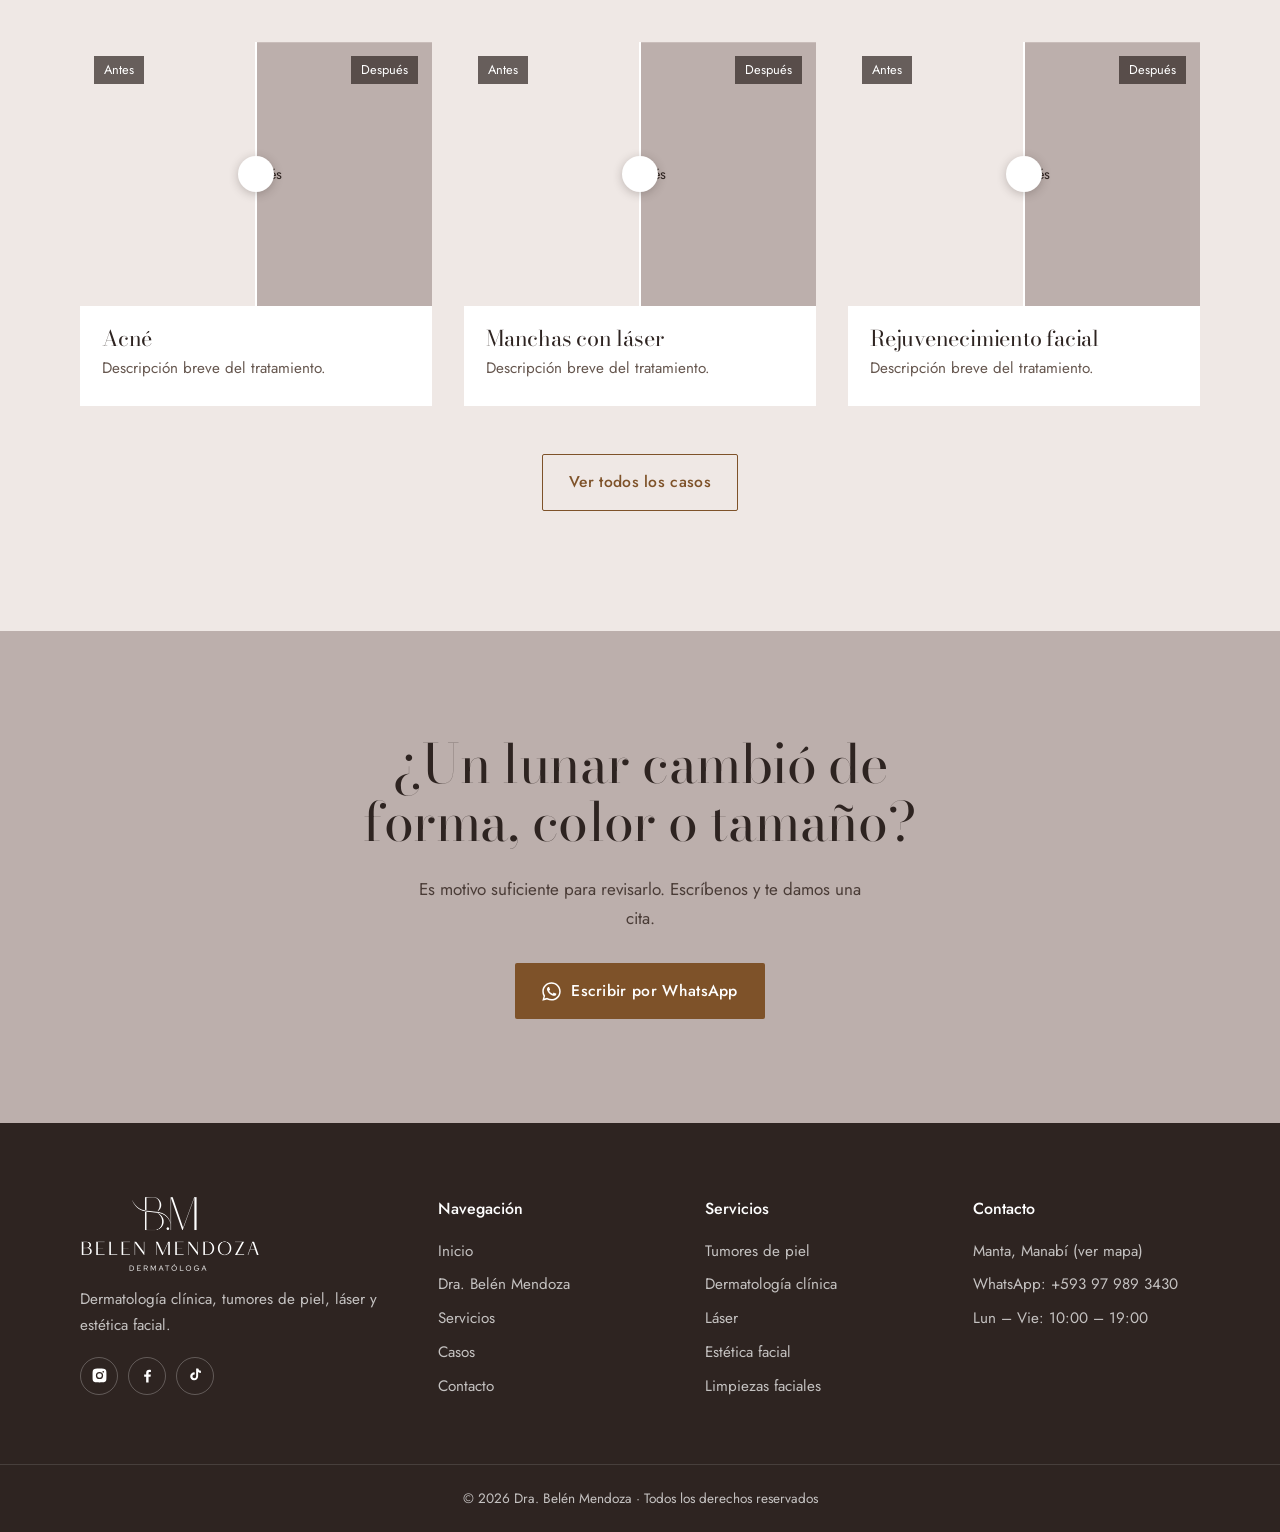
==== commit fe525129: "nuevos cambios" ====
--- a/index.html
+++ b/index.html
@@ -17,10 +17,11 @@
   <meta property="og:image" content="https://DOMINIO.com/assets/brand/og-image.png">
   <link rel="preconnect" href="https://fonts.googleapis.com">
   <link rel="preconnect" href="https://fonts.gstatic.com" crossorigin>
-  <link href="https://fonts.googleapis.com/css2?family=Cormorant+Garamond:wght@500;600;700&family=Inter:wght@400;500;600&display=swap" rel="stylesheet">
+  <link href="https://fonts.googleapis.com/css2?family=Bodoni+Moda:ital,opsz,wght@0,6..96,400..600;1,6..96,400&family=Jost:wght@400;500&display=swap" rel="stylesheet">
   <link rel="stylesheet" href="styles.css">
 </head>
 <body data-page="inicio">
+  <svg width="0" height="0" style="position:absolute" aria-hidden="true"><symbol id="i-wa" viewBox="0 0 32 32"><path d="M16 .5C7.4.5.5 7.4.5 16c0 2.7.7 5.4 2.1 7.8L.5 31.5l7.9-2.1c2.3 1.3 4.9 1.9 7.6 1.9 8.6 0 15.5-6.9 15.5-15.5S24.6.5 16 .5zm0 28.2c-2.4 0-4.7-.6-6.8-1.8l-.5-.3-4.7 1.2 1.3-4.6-.3-.5C3.7 20.6 3 18.3 3 16 3 8.8 8.8 3 16 3s13 5.8 13 13-5.8 12.7-13 12.7zm7.1-9.5c-.4-.2-2.3-1.1-2.7-1.3-.4-.1-.6-.2-.9.2-.3.4-1 1.3-1.2 1.5-.2.3-.4.3-.8.1-.4-.2-1.6-.6-3.1-1.9-1.1-1-1.9-2.3-2.1-2.7-.2-.4 0-.6.2-.8l.6-.7c.2-.2.3-.4.4-.7.1-.3 0-.5 0-.7-.1-.2-.9-2.1-1.2-2.9-.3-.8-.6-.7-.9-.7h-.7c-.3 0-.7.1-1 .5-.4.4-1.4 1.3-1.4 3.2s1.4 3.7 1.6 4c.2.3 2.7 4.2 6.6 5.9.9.4 1.7.6 2.2.8.9.3 1.8.3 2.5.2.8-.1 2.3-.9 2.6-1.9.3-.9.3-1.7.2-1.9-.1-.1-.4-.2-.8-.4z"/></symbol></svg>
 
   <!-- ================= HEADER ================= -->
   <header class="site-header">
@@ -51,7 +52,7 @@
           <li><a href="casos" class="nav__link" data-page="casos">Casos</a></li>
           <li><a href="contacto" class="nav__link" data-page="contacto">Contacto</a></li>
         </ul>
-        <a class="btn btn--wa header-cta" href="contacto" data-wa>
+        <a class="btn btn--primary header-cta" href="contacto" data-wa>
           <svg viewBox="0 0 32 32" aria-hidden="true"><path d="M16 .5C7.4.5.5 7.4.5 16c0 2.7.7 5.4 2.1 7.8L.5 31.5l7.9-2.1c2.3 1.3 4.9 1.9 7.6 1.9 8.6 0 15.5-6.9 15.5-15.5S24.6.5 16 .5zm0 28.2c-2.4 0-4.7-.6-6.8-1.8l-.5-.3-4.7 1.2 1.3-4.6-.3-.5C3.7 20.6 3 18.3 3 16 3 8.8 8.8 3 16 3s13 5.8 13 13-5.8 12.7-13 12.7zm7.1-9.5c-.4-.2-2.3-1.1-2.7-1.3-.4-.1-.6-.2-.9.2-.3.4-1 1.3-1.2 1.5-.2.3-.4.3-.8.1-.4-.2-1.6-.6-3.1-1.9-1.1-1-1.9-2.3-2.1-2.7-.2-.4 0-.6.2-.8l.6-.7c.2-.2.3-.4.4-.7.1-.3 0-.5 0-.7-.1-.2-.9-2.1-1.2-2.9-.3-.8-.6-.7-.9-.7h-.7c-.3 0-.7.1-1 .5-.4.4-1.4 1.3-1.4 3.2s1.4 3.7 1.6 4c.2.3 2.7 4.2 6.6 5.9.9.4 1.7.6 2.2.8.9.3 1.8.3 2.5.2.8-.1 2.3-.9 2.6-1.9.3-.9.3-1.7.2-1.9-.1-.1-.4-.2-.8-.4z"/></svg>
           Agendar cita
         </a>
@@ -63,158 +64,180 @@
 
     <!-- ================= HERO ================= -->
     <section class="hero">
+      <div class="container hero__grid">
+        <div class="hero__text">
+          <p class="hero__kicker">Dermatóloga en Manta</p>
+          <h1>La piel, vista de cerca.</h1>
+          <p class="hero__lead">Detección temprana y tratamiento de tumores de piel, dermatología clínica, láser y estética facial, con el ojo de una especialista que revisa cada lesión en detalle.</p>
+          <div class="hero__actions">
+            <a class="btn btn--primary" href="contacto" data-wa>
+              <svg viewBox="0 0 32 32" aria-hidden="true"><use href="#i-wa"/></svg>
+              Agendar cita por WhatsApp
+            </a>
+            <a class="link-quiet" href="servicios">Ver servicios</a>
+          </div>
+          <ul class="disciplines" aria-label="Áreas">
+            <li>Clínica</li>
+            <li>Quirúrgica</li>
+            <li>Estética</li>
+            <li>Dermatopatología</li>
+          </ul>
+        </div>
+
+        <!-- Lente: foto principal en círculo + aumento tipo dermatoscopio -->
+        <div class="lens" aria-hidden="false">
+          <div class="lens__ring"></div>
+          <div class="lens__main">
+            <img src="assets/img/hero.jpg" alt="Rostro de mujer con piel cuidada" width="1400" height="933"><!-- ⚠️ reemplazar por foto de la Dra. -->
+          </div>
+          <div class="lens__zoom" style="--zoom-img:url('assets/img/hero.jpg')" aria-hidden="true"></div>
+          <svg class="lens__swash" viewBox="0 0 600 600" aria-hidden="true"><path d="M150 560 C 260 650, 500 640, 640 430" fill="none" stroke="currentColor" stroke-width="1.4"/></svg>
+        </div>
+      </div>
+    </section>
+
+    <!-- ================= ESPECIALIDAD: TUMORES ================= -->
+    <section class="specialty" id="tumores">
+      <div class="container specialty__grid">
+        <figure class="specialty__media">
+          <img src="assets/img/tumores.webp" alt="Análisis de lesiones de la piel" loading="lazy" width="1024" height="683">
+        </figure>
+        <div class="specialty__text">
+          <h2>Tumores de piel</h2>
+          <p>La mayoría de cánceres de piel se curan cuando se detectan a tiempo. Revisamos tus lunares y manchas con dermatoscopia, confirmamos el diagnóstico con estudio dermatopatológico y, si hace falta, retiramos la lesión en el consultorio.</p>
+          <ul class="specialty__list">
+            <li>Revisión de lunares con dermatoscopia</li>
+            <li>Biopsia y diagnóstico dermatopatológico</li>
+            <li>Cirugía dermatológica</li>
+            <li>Seguimiento de pacientes con antecedentes</li>
+          </ul>
+          <a class="btn btn--light" href="contacto" data-wa="Hola Dra. Belén, quisiera agendar una revisión de lunares.">Agendar revisión de lunares</a>
+        </div>
+      </div>
+    </section>
+
+    <!-- ================= ÍNDICE DE SERVICIOS ================= -->
+    <section class="section" id="servicios">
       <div class="container">
-        <div class="hero__text reveal">
-          <span class="eyebrow">Dermatóloga · Especialista en tumores de piel</span>
-          <h1>Cuidamos tu piel con ciencia, precisión y calidez</h1>
-          <p>Diagnóstico y tratamiento de enfermedades de la piel, detección temprana de cáncer de piel, láser y estética facial con respaldo médico.</p>
-          <div class="hero__actions">
-            <a class="btn btn--wa" href="contacto" data-wa>Agenda tu cita</a>
-            <a class="btn btn--outline" href="servicios">Ver servicios</a>
-          </div>
-          <ul class="hero__badges">
-            <li>Tumores de piel</li>
-            <li>Láser</li>
-            <li>Dermatología clínica</li>
-            <li>Estética facial</li>
-          </ul>
-        </div>
-        <div class="hero__photo ph reveal">
-          <img src="assets/img/hero.jpg" alt="Cuidado dermatológico de la piel del rostro"><!-- ⚠️ reemplazar por foto de la Dra. -->
+        <div class="section-intro">
+          <h2>Servicios</h2>
+          <p>Elige un área para ver los tratamientos que incluye.</p>
+        </div>
+
+        <ul class="svc-index">
+          <li>
+            <a class="svc-row" href="servicios#clinica">
+              <span class="svc-row__name">Dermatología clínica</span>
+              <span class="svc-row__desc">Acné, rosácea, dermatitis, psoriasis, manchas, cabello y uñas.</span>
+              <span class="svc-row__thumb"><img src="assets/img/clinica.jpg" alt="" loading="lazy"></span>
+            </a>
+          </li>
+          <li>
+            <a class="svc-row" href="servicios#laser">
+              <span class="svc-row__name">Láser</span>
+              <span class="svc-row__desc">Manchas, cicatrices, rejuvenecimiento y lesiones vasculares.</span>
+              <span class="svc-row__thumb"><img src="assets/img/laser.jpg" alt="" loading="lazy"></span>
+            </a>
+          </li>
+          <li>
+            <a class="svc-row" href="servicios#estetica">
+              <span class="svc-row__name">Estética facial</span>
+              <span class="svc-row__desc">Toxina botulínica, rellenos y bioestimuladores con resultados naturales.</span>
+              <span class="svc-row__thumb"><img src="assets/img/estetica.jpg" alt="" loading="lazy"></span>
+            </a>
+          </li>
+          <li>
+            <a class="svc-row" href="servicios#limpiezas">
+              <span class="svc-row__name">Limpiezas faciales</span>
+              <span class="svc-row__desc">Limpieza profunda según tu tipo de piel, con supervisión médica.</span>
+              <span class="svc-row__thumb"><img src="assets/img/limpiezas.jpg" alt="" loading="lazy"></span>
+            </a>
+          </li>
+          <li>
+            <a class="svc-row" href="servicios#tumores">
+              <span class="svc-row__name">Tumores de piel</span>
+              <span class="svc-row__desc">Dermatoscopia, biopsias y cirugía de lesiones benignas y malignas.</span>
+              <span class="svc-row__thumb"><img src="assets/img/tumores.webp" alt="" loading="lazy"></span>
+            </a>
+          </li>
+        </ul>
+      </div>
+    </section>
+
+    <!-- ================= SOBRE LA DRA. ================= -->
+    <section class="about-band">
+      <div class="container about-band__grid">
+        <figure class="about-band__photo">
+          <img src="assets/img/doctora.jpg" alt="Dra. Belén Mendoza en su consultorio" loading="lazy"><!-- ⚠️ reemplazar por foto de la Dra. -->
+        </figure>
+        <div class="about-band__text">
+          <img class="about-band__mono" src="assets/brand/monograma-blanco.png" alt="" width="400" height="208" loading="lazy">
+          <h2>Dra. Belén Mendoza Macías</h2>
+          <p>Dermatóloga formada en Brasil, con posespecialidad en [área]. Combina la consulta clínica con la cirugía dermatológica y el diagnóstico dermatopatológico, para que cada lesión tenga una respuesta clara.</p>
+          <dl class="creds">
+            <div><dt>Especialidad</dt><dd>Dermatología · [Universidad], Brasil</dd></div>
+            <div><dt>Posespecialidad</dt><dd>[Área] · [Institución]</dd></div>
+            <div><dt>Miembro de</dt><dd>[Sociedad de Dermatología]</dd></div>
+          </dl>
+          <a class="btn btn--outline-light" href="dra-belen-mendoza">Conocer su trayectoria</a>
         </div>
       </div>
     </section>
 
     <!-- ================= NOTICIAS (CARRUSEL) ================= -->
-    <section class="section section--alt" id="noticias">
+    <section class="section" id="noticias">
       <div class="container">
-        <div class="section-head reveal">
-          <span class="eyebrow">Novedades</span>
-          <h2>Últimas noticias</h2>
-          <p>Congresos, conferencias y actividades académicas de la Dra. Belén.</p>
-        </div>
-
-        <div class="carousel reveal">
+        <div class="section-intro">
+          <h2>Novedades</h2>
+          <p>Congresos, conferencias y actividades académicas.</p>
+        </div>
+
+        <div class="carousel">
           <div class="carousel__track">
             <!-- Para agregar una noticia: copia un bloque <article> completo -->
             <article class="carousel__slide">
-              <div class="carousel__media ph"><img src="assets/img/noticia-congreso.webp" alt="Conferencia en un congreso médico" loading="lazy"></div>
+              <div class="carousel__media"><img src="assets/img/noticia-congreso.webp" alt="Conferencia en un congreso médico" loading="lazy"></div>
               <div class="carousel__body">
-                <span class="carousel__tag">Congreso</span>
-                <time datetime="2026-09">Septiembre 2026</time>
+                <p class="carousel__meta"><span>Congreso</span> <time datetime="2026-09">septiembre 2026</time></p>
                 <h3>Título del congreso</h3>
-                <p>Breve descripción de la participación de la Dra. en el congreso: tema expuesto, ciudad, organizadores.</p>
+                <p>Breve descripción de la participación de la Dra.: tema expuesto, ciudad y organizadores.</p>
               </div>
             </article>
             <article class="carousel__slide">
-              <div class="carousel__media ph"><img src="assets/img/noticia-charla.jpg" alt="Auditorio durante una charla" loading="lazy"></div>
+              <div class="carousel__media"><img src="assets/img/noticia-charla.jpg" alt="Auditorio durante una charla" loading="lazy"></div>
               <div class="carousel__body">
-                <span class="carousel__tag">Charla</span>
-                <time datetime="2026-07">Julio 2026</time>
-                <h3>Charla sobre prevención del cáncer de piel</h3>
-                <p>Descripción de la charla, a quién iba dirigida y principales mensajes.</p>
+                <p class="carousel__meta"><span>Charla</span> <time datetime="2026-07">julio 2026</time></p>
+                <h3>Prevención del cáncer de piel</h3>
+                <p>A quién iba dirigida la charla y cuáles fueron los mensajes principales.</p>
               </div>
             </article>
             <article class="carousel__slide">
-              <div class="carousel__media ph"><img src="assets/img/noticia-formacion.jpg" alt="Médicos en una capacitación" loading="lazy"></div>
+              <div class="carousel__media"><img src="assets/img/noticia-formacion.jpg" alt="Médicos en una capacitación" loading="lazy"></div>
               <div class="carousel__body">
-                <span class="carousel__tag">Formación</span>
-                <time datetime="2026-05">Mayo 2026</time>
-                <h3>Nueva certificación / curso</h3>
+                <p class="carousel__meta"><span>Formación</span> <time datetime="2026-05">mayo 2026</time></p>
+                <h3>Nueva certificación</h3>
                 <p>Descripción de la capacitación o certificación obtenida.</p>
               </div>
             </article>
           </div>
-          <button class="carousel__btn carousel__btn--prev" aria-label="Anterior">‹</button>
-          <button class="carousel__btn carousel__btn--next" aria-label="Siguiente">›</button>
-          <div class="carousel__dots"></div>
-        </div>
-      </div>
-    </section>
-
-    <!-- ================= SERVICIOS (TARJETAS) ================= -->
-    <section class="section" id="servicios">
+          <div class="carousel__controls">
+            <button class="carousel__btn carousel__btn--prev" aria-label="Noticia anterior"><svg viewBox="0 0 24 24" aria-hidden="true"><path d="M15 5l-7 7 7 7" fill="none" stroke="currentColor" stroke-width="1.5"/></svg></button>
+            <div class="carousel__dots"></div>
+            <button class="carousel__btn carousel__btn--next" aria-label="Noticia siguiente"><svg viewBox="0 0 24 24" aria-hidden="true"><path d="M9 5l7 7-7 7" fill="none" stroke="currentColor" stroke-width="1.5"/></svg></button>
+          </div>
+        </div>
+      </div>
+    </section>
+
+    <!-- ================= CASOS (VISTA PREVIA) ================= -->
+    <section class="section section--tint">
       <div class="container">
-        <div class="section-head reveal">
-          <span class="eyebrow">Servicios</span>
-          <h2>¿Cómo podemos ayudarte?</h2>
-          <p>Elige un servicio para conocer en detalle los tratamientos disponibles.</p>
-        </div>
-
-        <div class="cards">
-          <a href="servicios#tumores" class="card card--featured reveal">
-            <div class="card__media ph"><img src="assets/img/tumores.webp" alt="Revisión de lesiones de la piel" loading="lazy"></div>
-            <div class="card__body">
-              <h3>Tumores de piel</h3>
-              <p>Detección temprana, dermatoscopia, biopsias y cirugía de lesiones benignas y malignas.</p>
-              <span class="card__more">Ver más</span>
-            </div>
-          </a>
-          <a href="servicios#clinica" class="card reveal">
-            <div class="card__media ph"><img src="assets/img/clinica.jpg" alt="Consulta dermatológica" loading="lazy"></div>
-            <div class="card__body">
-              <h3>Dermatología clínica</h3>
-              <p>Acné, rosácea, dermatitis, psoriasis, manchas, uñas, cabello y más.</p>
-              <span class="card__more">Ver más</span>
-            </div>
-          </a>
-          <a href="servicios#laser" class="card reveal">
-            <div class="card__media ph"><img src="assets/img/laser.jpg" alt="Tratamiento con láser para la piel" loading="lazy"></div>
-            <div class="card__body">
-              <h3>Láser</h3>
-              <p>Tratamientos con láser para manchas, cicatrices, rejuvenecimiento y lesiones vasculares.</p>
-              <span class="card__more">Ver más</span>
-            </div>
-          </a>
-          <a href="servicios#estetica" class="card reveal">
-            <div class="card__media ph"><img src="assets/img/estetica.jpg" alt="Estética facial" loading="lazy"></div>
-            <div class="card__body">
-              <h3>Estética facial</h3>
-              <p>Rejuvenecimiento, toxina botulínica, rellenos y bioestimuladores con criterio médico.</p>
-              <span class="card__more">Ver más</span>
-            </div>
-          </a>
-          <a href="servicios#limpiezas" class="card reveal">
-            <div class="card__media ph"><img src="assets/img/limpiezas.jpg" alt="Limpieza facial" loading="lazy"></div>
-            <div class="card__body">
-              <h3>Limpiezas faciales</h3>
-              <p>Limpiezas profundas adaptadas a tu tipo de piel.</p>
-              <span class="card__more">Ver más</span>
-            </div>
-          </a>
-        </div>
-      </div>
-    </section>
-
-    <!-- ================= SOBRE LA DRA. (RESUMEN) ================= -->
-    <section class="section section--alt">
-      <div class="container split">
-        <div class="split__media ph reveal"><img src="assets/img/doctora.jpg" alt="Dermatóloga en su consultorio" class="pos-top" loading="lazy"></div>
-        <div class="reveal">
-          <span class="eyebrow">Conoce a la doctora</span>
-          <h2>Dra. Belén Mendoza</h2>
-          <p>Médica dermatóloga con especialidad realizada en Brasil y posespecialidad en <strong>[área]</strong>. Miembro de la <strong>[Sociedad de Dermatología]</strong>.</p>
-          <p>Su práctica se enfoca en el diagnóstico y tratamiento de tumores de piel, sin dejar de lado la dermatología clínica y la estética.</p>
-          <div class="stats">
-            <div class="stat"><strong>+X</strong><span>años de experiencia</span></div>
-            <div class="stat"><strong>+X</strong><span>pacientes atendidos</span></div>
-            <div class="stat"><strong>X</strong><span>congresos internacionales</span></div>
-          </div>
-          <a class="btn btn--primary" href="dra-belen-mendoza">Conoce su trayectoria</a>
-        </div>
-      </div>
-    </section>
-
-    <!-- ================= CASOS (VISTA PREVIA) ================= -->
-    <section class="section">
-      <div class="container">
-        <div class="section-head reveal">
-          <span class="eyebrow">Resultados</span>
+        <div class="section-intro">
           <h2>Casos reales</h2>
-          <p>Algunos resultados de tratamientos realizados, publicados con el consentimiento de los pacientes.</p>
+          <p>Desliza sobre cada imagen para comparar. Publicados con autorización de los pacientes.</p>
         </div>
         <div class="cases">
-          <article class="case reveal">
+          <article class="case">
             <div class="ba">
               <div class="ba__img ph">Antes</div>
               <div class="ba__img ba__img--after ph">Después</div>
@@ -225,7 +248,7 @@
             </div>
             <div class="case__body"><h3>Acné</h3><p>Descripción breve del tratamiento.</p></div>
           </article>
-          <article class="case reveal">
+          <article class="case">
             <div class="ba">
               <div class="ba__img ph">Antes</div>
               <div class="ba__img ba__img--after ph">Después</div>
@@ -234,9 +257,9 @@
               <span class="ba__handle"></span>
               <input class="ba__range" type="range" min="0" max="100" value="50" aria-label="Comparar antes y después">
             </div>
-            <div class="case__body"><h3>Manchas – Láser</h3><p>Descripción breve del tratamiento.</p></div>
+            <div class="case__body"><h3>Manchas con láser</h3><p>Descripción breve del tratamiento.</p></div>
           </article>
-          <article class="case reveal">
+          <article class="case">
             <div class="ba">
               <div class="ba__img ph">Antes</div>
               <div class="ba__img ba__img--after ph">Después</div>
@@ -248,16 +271,19 @@
             <div class="case__body"><h3>Rejuvenecimiento facial</h3><p>Descripción breve del tratamiento.</p></div>
           </article>
         </div>
-        <p style="text-align:center;margin-top:40px"><a class="btn btn--outline" href="casos">Ver todos los casos</a></p>
+        <p class="center-link"><a class="btn btn--outline" href="casos">Ver todos los casos</a></p>
       </div>
     </section>
 
     <!-- ================= CTA ================= -->
     <section class="cta-band">
       <div class="container">
-        <h2>¿Notaste un lunar o mancha que cambió?</h2>
-        <p>La detección temprana marca la diferencia. Agenda una valoración con la Dra. Belén.</p>
-        <a class="btn btn--wa" href="contacto" data-wa="Hola Dra. Belén, quisiera agendar una revisión de lunares.">Escríbenos por WhatsApp</a>
+        <h2>¿Un lunar cambió de forma, color o tamaño?</h2>
+        <p>Es motivo suficiente para revisarlo. Escríbenos y te damos una cita.</p>
+        <a class="btn btn--primary" href="contacto" data-wa="Hola Dra. Belén, quisiera agendar una revisión de lunares.">
+          <svg viewBox="0 0 32 32" aria-hidden="true"><use href="#i-wa"/></svg>
+          Escribir por WhatsApp
+        </a>
       </div>
     </section>
 
@@ -298,7 +324,7 @@
       <div>
         <h4>Contacto</h4>
         <ul>
-          <li>[Dirección del consultorio]</li>
+          <li><a href="https://maps.app.goo.gl/tLq8sHxndpyEuzyE6" target="_blank" rel="noopener">Manta, Manabí (ver mapa)</a></li>
           <li><a href="contacto" data-wa>WhatsApp: +593 97 989 3430</a></li>
           <li>Lun – Vie: 10:00 – 19:00</li>
         </ul>
--- a/styles.css
+++ b/styles.css
@@ -1,103 +1,118 @@
 /* =========================================================
    Dra. Belén Mendoza — Dermatología
    Hoja de estilos principal
+
+   Sistema:
+   - Bodoni Moda (títulos): misma familia didona del monograma B.M
+   - Jost (texto): geométrica, como las mayúsculas del logo
+   - Colores de marca usados como bloques sólidos, igual que en los
+     archivos del logo (caramelo, topo, rosa topo)
+   - Motivo: el lente / dermatoscopio (círculo) solo en el hero
    ========================================================= */
 
 :root {
-  /* Paleta de marca (logo ID BM-06 / BM-08 / BM-18) */
-  --brand-caramel: #9E6A38;
-  --brand-taupe: #84726D;
-  --brand-rose: #BCAFAC;
-
-  --color-primary: #8A5A2D;       /* caramelo un poco más oscuro: contraste con texto blanco */
-  --color-primary-dark: #3D322E;  /* marrón profundo para títulos y footer */
-  --color-accent: var(--brand-caramel);
-  --color-accent-soft: #F1E9E5;   /* rosa topo muy claro */
-  --color-bg: #FAF7F4;
-  --color-surface: #ffffff;
-  --color-text: #2F2826;
-  --color-muted: #6F625D;
-  --color-border: #E6DCD7;
-  --color-wa: #25d366;
-
-  --font-title: "Cormorant Garamond", Georgia, serif;
-  --font-body: "Inter", system-ui, -apple-system, "Segoe UI", sans-serif;
-
-  --radius: 14px;
-  --shadow: 0 10px 30px rgba(61, 50, 46, .10);
-  --header-h: 76px;
-  --max-w: 1180px;
+  /* Marca */
+  --caramel: #9E6A38;
+  --caramel-deep: #7E5229;   /* botones y enlaces sobre fondo claro (AA con blanco) */
+  --taupe: #84726D;
+  --rose: #BCAFAC;
+  --rose-tint: #EFE8E5;
+  --porcelain: #F8F5F4;
+  --cacao: #2E2421;
+
+  /* Roles */
+  --bg: var(--porcelain);
+  --surface: #ffffff;
+  --ink: var(--cacao);
+  --ink-soft: #66574F;
+  --line: #DDD2CD;
+  --wa: #25D366;
+
+  --font-display: "Bodoni Moda", "Didot", Georgia, serif;
+  --font-body: "Jost", "Futura", system-ui, sans-serif;
+
+  --header-h: 84px;
+  --max-w: 1200px;
+  --gutter: clamp(20px, 4vw, 40px);
 }
 
 *,
 *::before,
 *::after { box-sizing: border-box; }
 
-html { scroll-behavior: smooth; scroll-padding-top: calc(var(--header-h) + 16px); }
+html { scroll-behavior: smooth; scroll-padding-top: calc(var(--header-h) + 60px); }
 
 body {
   margin: 0;
   font-family: var(--font-body);
-  font-size: 16px;
-  line-height: 1.65;
-  color: var(--color-text);
-  background: var(--color-bg);
+  font-size: 17px;
+  line-height: 1.7;
+  color: var(--ink);
+  background: var(--bg);
   -webkit-font-smoothing: antialiased;
 }
 
 img { max-width: 100%; display: block; }
 a { color: inherit; text-decoration: none; }
-
-h1, h2, h3, h4 {
-  font-family: var(--font-title);
-  font-weight: 600;
-  line-height: 1.15;
-  color: var(--color-primary-dark);
-  margin: 0 0 .5em;
-}
-h1 { font-size: clamp(2.4rem, 5vw, 3.8rem); }
-h2 { font-size: clamp(2rem, 3.6vw, 2.8rem); }
-h3 { font-size: 1.55rem; }
+figure { margin: 0; }
+
+h1, h2, h3 {
+  font-family: var(--font-display);
+  font-weight: 400;
+  line-height: 1.08;
+  letter-spacing: -0.01em;
+  margin: 0 0 .45em;
+  font-optical-sizing: auto;
+}
+h1 { font-size: clamp(2.9rem, 6.6vw, 5.6rem); }
+h2 { font-size: clamp(2.2rem, 4.2vw, 3.5rem); }
+h3 { font-size: 1.5rem; line-height: 1.2; }
 p  { margin: 0 0 1em; }
 
-.container { width: 100%; max-width: var(--max-w); margin: 0 auto; padding: 0 20px; }
-.section { padding: 90px 0; }
-.section--alt { background: var(--color-surface); }
-.section--tint { background: var(--color-accent-soft); }
-
-.eyebrow {
-  display: inline-block;
-  font-size: .78rem;
-  font-weight: 600;
-  letter-spacing: .16em;
-  text-transform: uppercase;
-  color: var(--color-accent);
-  margin-bottom: 12px;
-}
-.section-head { text-align: center; max-width: 680px; margin: 0 auto 50px; }
-.section-head p { color: var(--color-muted); }
+:focus-visible { outline: 2px solid var(--caramel); outline-offset: 3px; }
+
+.container { width: 100%; max-width: var(--max-w); margin: 0 auto; padding: 0 var(--gutter); }
+.section { padding: clamp(72px, 10vw, 120px) 0; }
+.section--tint { background: var(--rose-tint); }
+
+.section-intro { max-width: 560px; margin-bottom: 48px; }
+.section-intro p { color: var(--ink-soft); font-size: 1.05rem; }
+.section-intro--light p { color: rgba(255, 255, 255, .78); }
+.center-link { text-align: center; margin: 48px 0 0; }
 
 /* ---------- Botones ---------- */
 .btn {
   display: inline-flex;
   align-items: center;
+  justify-content: center;
   gap: 10px;
-  padding: 13px 26px;
-  border-radius: 999px;
-  font-weight: 600;
-  font-size: .95rem;
-  border: 2px solid transparent;
+  padding: 14px 26px;
+  border-radius: 2px;
+  font-family: var(--font-body);
+  font-weight: 500;
+  font-size: .98rem;
+  letter-spacing: .02em;
+  border: 1px solid transparent;
   cursor: pointer;
-  transition: background .25s, color .25s, border-color .25s, transform .25s;
-}
-.btn:hover { transform: translateY(-2px); }
-.btn--primary { background: var(--color-primary); color: #fff; }
-.btn--primary:hover { background: var(--color-primary-dark); }
-.btn--outline { border-color: var(--color-primary); color: var(--color-primary); }
-.btn--outline:hover { background: var(--color-primary); color: #fff; }
-.btn--wa { background: var(--color-wa); color: #fff; }
-.btn--wa:hover { background: #1ebe5b; }
-.btn svg { width: 20px; height: 20px; fill: currentColor; flex-shrink: 0; }
+  transition: background-color .2s, color .2s, border-color .2s;
+}
+.btn svg { width: 19px; height: 19px; fill: currentColor; flex-shrink: 0; }
+.btn--primary { background: var(--caramel-deep); color: #fff; }
+.btn--primary:hover { background: var(--cacao); }
+.btn--outline { border-color: var(--caramel-deep); color: var(--caramel-deep); }
+.btn--outline:hover { background: var(--caramel-deep); color: #fff; }
+.btn--light { background: #fff; color: var(--cacao); }
+.btn--light:hover { background: var(--rose); }
+.btn--outline-light { border-color: rgba(255, 255, 255, .7); color: #fff; }
+.btn--outline-light:hover { background: #fff; color: var(--cacao); }
+
+.link-quiet {
+  font-weight: 500;
+  color: var(--caramel-deep);
+  border-bottom: 1px solid currentColor;
+  padding-bottom: 2px;
+}
+.link-quiet:hover { color: var(--cacao); }
 
 /* ---------- Header ---------- */
 .site-header {
@@ -105,76 +120,71 @@
   top: 0;
   z-index: 100;
   height: var(--header-h);
-  background: rgba(250, 247, 244, .94);
+  background: rgba(248, 245, 244, .95);
   backdrop-filter: blur(10px);
-  border-bottom: 1px solid var(--color-border);
+  border-bottom: 1px solid var(--line);
 }
 .site-header .container {
   height: 100%;
   display: flex;
   align-items: center;
   justify-content: space-between;
-  gap: 20px;
+  gap: 24px;
 }
 .logo { display: flex; align-items: center; flex-shrink: 0; }
 .logo img { height: 46px; width: auto; }
-.footer-logo { width: 190px; height: auto; }
-
-.nav { display: flex; align-items: center; gap: 6px; }
-.nav__list { display: flex; align-items: center; gap: 4px; list-style: none; margin: 0; padding: 0; }
+
+.nav { display: flex; align-items: center; gap: 8px; }
+.nav__list { display: flex; align-items: center; gap: 2px; list-style: none; margin: 0; padding: 0; }
 .nav__link {
+  position: relative;
   display: flex;
   align-items: center;
   gap: 6px;
-  padding: 10px 14px;
-  font-size: .93rem;
-  font-weight: 500;
-  border-radius: 8px;
-  color: var(--color-text);
-  background: none;
-  border: 0;
-  font-family: inherit;
-  cursor: pointer;
+  padding: 10px 13px;
+  font-size: .95rem;
+  color: var(--ink);
   transition: color .2s;
 }
-.nav__link:hover,
-.nav__link.is-active { color: var(--color-primary); }
-.nav__link.is-active { font-weight: 600; }
+.nav__link:hover { color: var(--caramel-deep); }
+.nav__link.is-active { color: var(--caramel-deep); }
+.nav__link.is-active::after {
+  content: "";
+  position: absolute;
+  left: 13px;
+  right: 13px;
+  bottom: 4px;
+  height: 1px;
+  background: currentColor;
+}
 .nav__caret { width: 10px; height: 10px; transition: transform .2s; }
 
-/* Submenú Servicios */
 .has-submenu { position: relative; }
 .submenu {
   position: absolute;
-  top: calc(100% + 6px);
+  top: calc(100% + 8px);
   left: 0;
-  min-width: 250px;
+  min-width: 240px;
   list-style: none;
   margin: 0;
-  padding: 10px;
-  background: var(--color-surface);
-  border: 1px solid var(--color-border);
-  border-radius: var(--radius);
-  box-shadow: var(--shadow);
+  padding: 8px 0;
+  background: var(--surface);
+  border-top: 2px solid var(--caramel);
+  box-shadow: 0 18px 40px rgba(46, 36, 33, .12);
   opacity: 0;
   visibility: hidden;
-  transform: translateY(8px);
-  transition: opacity .2s, transform .2s, visibility .2s;
-}
-.submenu a {
-  display: block;
-  padding: 10px 14px;
-  border-radius: 8px;
-  font-size: .92rem;
-}
-.submenu a:hover { background: var(--color-accent-soft); color: var(--color-primary); }
+  transform: translateY(6px);
+  transition: opacity .18s, transform .18s, visibility .18s;
+}
+.submenu a { display: block; padding: 10px 20px; font-size: .95rem; }
+.submenu a:hover { background: var(--rose-tint); color: var(--caramel-deep); }
 .has-submenu:hover .submenu,
 .has-submenu:focus-within .submenu,
-.has-submenu.is-open .submenu { opacity: 1; visibility: visible; transform: translateY(0); }
+.has-submenu.is-open .submenu { opacity: 1; visibility: visible; transform: none; }
 .has-submenu:hover .nav__caret,
 .has-submenu.is-open .nav__caret { transform: rotate(180deg); }
 
-.header-cta { margin-left: 10px; padding: 10px 20px; }
+.header-cta { margin-left: 10px; padding: 11px 20px; }
 
 .nav-toggle {
   display: none;
@@ -185,16 +195,10 @@
   cursor: pointer;
   padding: 10px;
 }
-.nav-toggle span {
-  display: block;
-  height: 2px;
-  margin: 5px 0;
-  background: var(--color-primary-dark);
-  transition: transform .25s, opacity .25s;
-}
-.nav-open .nav-toggle span:nth-child(1) { transform: translateY(7px) rotate(45deg); }
+.nav-toggle span { display: block; height: 1.5px; margin: 6px 0; background: var(--cacao); transition: transform .25s, opacity .25s; }
+.nav-open .nav-toggle span:nth-child(1) { transform: translateY(7.5px) rotate(45deg); }
 .nav-open .nav-toggle span:nth-child(2) { opacity: 0; }
-.nav-open .nav-toggle span:nth-child(3) { transform: translateY(-7px) rotate(-45deg); }
+.nav-open .nav-toggle span:nth-child(3) { transform: translateY(-7.5px) rotate(-45deg); }
 
 /* ---------- Placeholder de fotos (temporal) ---------- */
 .ph {
@@ -203,268 +207,305 @@
   align-items: center;
   justify-content: center;
   text-align: center;
-  padding: 20px;
-  background:
-    linear-gradient(135deg, rgba(132, 114, 109, .12), rgba(158, 106, 56, .18)),
-    var(--color-accent-soft);
-  color: var(--color-primary);
-  font-size: .85rem;
-  font-weight: 500;
-  border-radius: var(--radius);
+  background: var(--rose-tint);
+  color: var(--taupe);
+  font-size: .9rem;
   overflow: hidden;
 }
-.ph::before {
+.ph img { position: absolute; inset: 0; width: 100%; height: 100%; object-fit: cover; }
+
+/* ---------- Hero: el lente ---------- */
+.hero { padding: clamp(48px, 7vw, 96px) 0 clamp(72px, 9vw, 120px); overflow: hidden; }
+.hero__grid {
+  display: grid;
+  grid-template-columns: 1.05fr 1fr;
+  align-items: center;
+  gap: clamp(40px, 6vw, 90px);
+}
+.hero__kicker { font-size: 1rem; color: var(--caramel-deep); margin-bottom: 18px; }
+.hero h1 { max-width: 9ch; margin-bottom: 28px; }
+.hero__lead { font-size: 1.15rem; color: var(--ink-soft); max-width: 46ch; }
+.hero__actions { display: flex; flex-wrap: wrap; align-items: center; gap: 28px; margin: 34px 0 44px; }
+
+/* Igual que la línea del logo: CLÍNICA | QUIRÚRGICA | ESTÉTICA */
+.disciplines { display: flex; flex-wrap: wrap; list-style: none; margin: 0; padding: 0; color: var(--taupe); font-size: .95rem; }
+.disciplines li + li::before { content: ""; display: inline-block; width: 1px; height: .9em; margin: 0 14px; vertical-align: -1px; background: var(--rose); }
+
+.lens { position: relative; aspect-ratio: 1; width: 100%; max-width: 560px; justify-self: end; }
+.lens__main {
+  position: absolute;
+  inset: 6%;
+  border-radius: 50%;
+  overflow: hidden;
+  background: var(--rose-tint);
+}
+.lens__main img { width: 100%; height: 100%; object-fit: cover; object-position: 50% 30%; }
+.lens__ring {
+  position: absolute;
+  inset: 0;
+  border: 1px solid var(--caramel);
+  border-radius: 50%;
+}
+/* Aumento: la misma foto ampliada, como a través de un dermatoscopio */
+.lens__zoom {
+  position: absolute;
+  width: 34%;
+  aspect-ratio: 1;
+  left: -6%;
+  bottom: 4%;
+  border-radius: 50%;
+  background-image: var(--zoom-img);
+  background-size: 560%;
+  background-position: 54% 38%;
+  border: 6px solid var(--porcelain);
+  box-shadow: 0 0 0 1px var(--caramel);
+}
+/* Trazo del monograma B.M rodeando el lente por fuera */
+.lens__swash { position: absolute; inset: 0; width: 100%; height: 100%; overflow: visible; color: var(--caramel); pointer-events: none; }
+
+@media (prefers-reduced-motion: no-preference) {
+  .lens__ring { animation: ring-in 1.4s cubic-bezier(.2, .7, .2, 1) both; }
+  .lens__main { animation: lens-in 1.2s cubic-bezier(.2, .7, .2, 1) both; }
+  .lens__zoom { animation: zoom-in .9s .7s cubic-bezier(.2, .9, .3, 1.2) both; }
+  .lens__swash path { stroke-dasharray: 900; animation: draw 1.8s .3s ease-out both; }
+}
+@keyframes ring-in { from { transform: scale(.9); opacity: 0; } }
+@keyframes lens-in { from { transform: scale(1.04); opacity: 0; } }
+@keyframes zoom-in { from { transform: scale(.4); opacity: 0; } }
+@keyframes draw { from { stroke-dashoffset: 900; } to { stroke-dashoffset: 0; } }
+
+/* ---------- Especialidad (bloque cacao) ---------- */
+.specialty { background: var(--cacao); color: #fff; padding: clamp(72px, 10vw, 120px) 0; }
+.specialty__grid { display: grid; grid-template-columns: 1fr 1fr; gap: clamp(40px, 6vw, 90px); align-items: center; }
+.specialty__media { aspect-ratio: 4 / 5; overflow: hidden; }
+.specialty__media img { width: 100%; height: 100%; object-fit: cover; }
+.specialty h2 { color: #fff; }
+.specialty p { color: rgba(255, 255, 255, .78); max-width: 52ch; }
+.specialty__list { list-style: none; margin: 30px 0 38px; padding: 0; border-top: 1px solid rgba(255, 255, 255, .16); }
+.specialty__list li {
+  padding: 14px 0 14px 28px;
+  position: relative;
+  border-bottom: 1px solid rgba(255, 255, 255, .16);
+}
+.specialty__list li::before {
   content: "";
   position: absolute;
-  inset: 12px;
-  border: 1.5px dashed rgba(158, 106, 56, .3);
-  border-radius: calc(var(--radius) - 6px);
-}
-.ph img { position: absolute; inset: 0; width: 100%; height: 100%; object-fit: cover; }
-.ph img.pos-top { object-position: center 15%; }
-
-/* ---------- Hero ---------- */
-.hero { padding: 70px 0 90px; }
-.hero .container {
+  left: 0;
+  top: 50%;
+  width: 11px;
+  height: 11px;
+  margin-top: -6px;
+  border: 1px solid var(--rose);
+  border-radius: 50%;
+}
+
+/* ---------- Índice de servicios ---------- */
+.svc-index { list-style: none; margin: 0; padding: 0; border-top: 1px solid var(--line); }
+.svc-row {
   display: grid;
-  grid-template-columns: 1.05fr .95fr;
+  grid-template-columns: minmax(0, 1.1fr) minmax(0, 1fr) 84px;
   align-items: center;
-  gap: 60px;
-}
-.hero__text p { font-size: 1.1rem; color: var(--color-muted); max-width: 520px; }
-.hero__actions { display: flex; flex-wrap: wrap; gap: 14px; margin-top: 28px; }
-.hero__badges { display: flex; flex-wrap: wrap; gap: 10px; margin-top: 34px; list-style: none; padding: 0; }
-.hero__badges li {
-  padding: 8px 16px;
-  font-size: .85rem;
-  border-radius: 999px;
-  background: var(--color-surface);
-  border: 1px solid var(--color-border);
-}
-.hero__photo { aspect-ratio: 4 / 5; box-shadow: var(--shadow); }
+  gap: 32px;
+  padding: 26px 0;
+  border-bottom: 1px solid var(--line);
+}
+.svc-row__name {
+  font-family: var(--font-display);
+  font-size: clamp(1.7rem, 3vw, 2.4rem);
+  line-height: 1.1;
+  transition: color .2s;
+}
+.svc-row__desc { color: var(--ink-soft); font-size: .98rem; }
+.svc-row__thumb { width: 84px; height: 84px; border-radius: 50%; overflow: hidden; background: var(--rose-tint); }
+.svc-row__thumb img { width: 100%; height: 100%; object-fit: cover; transition: transform .4s; }
+.svc-row:hover .svc-row__name { color: var(--caramel-deep); }
+.svc-row:hover .svc-row__thumb img { transform: scale(1.12); }
+
+/* ---------- Banda sobre la doctora (topo) ---------- */
+.about-band { background: var(--taupe); color: #fff; padding: clamp(72px, 10vw, 120px) 0; }
+.about-band h2 { color: #fff; }
+.about-band__grid { display: grid; grid-template-columns: .85fr 1fr; gap: clamp(40px, 6vw, 90px); align-items: center; }
+.about-band__photo { aspect-ratio: 4 / 5; overflow: hidden; }
+.about-band__photo img { width: 100%; height: 100%; object-fit: cover; object-position: center 15%; }
+.about-band__mono { width: 92px; height: auto; margin-bottom: 26px; opacity: .9; }
+.about-band__text > p { color: rgba(255, 255, 255, .86); max-width: 52ch; }
+.creds { margin: 30px 0 38px; border-top: 1px solid rgba(255, 255, 255, .25); }
+.creds div { display: grid; grid-template-columns: 150px 1fr; gap: 16px; padding: 12px 0; border-bottom: 1px solid rgba(255, 255, 255, .25); }
+.creds dt { color: rgba(255, 255, 255, .7); font-size: .92rem; }
+.creds dd { margin: 0; }
 
 /* ---------- Carrusel de noticias ---------- */
-.carousel { position: relative; overflow: hidden; border-radius: var(--radius); box-shadow: var(--shadow); background: var(--color-surface); }
-.carousel__track { display: flex; transition: transform .6s ease; }
-.carousel__slide {
-  flex: 0 0 100%;
-  display: grid;
-  grid-template-columns: 1.1fr 1fr;
-  min-height: 380px;
-}
-.carousel__media { border-radius: 0; min-height: 280px; }
-.carousel__body { padding: 50px 48px; display: flex; flex-direction: column; justify-content: center; }
-.carousel__body time { font-size: .85rem; color: var(--color-muted); margin-bottom: 8px; }
-.carousel__tag {
-  align-self: flex-start;
-  padding: 4px 12px;
-  margin-bottom: 14px;
-  font-size: .72rem;
-  font-weight: 600;
-  letter-spacing: .1em;
-  text-transform: uppercase;
-  color: var(--color-primary);
-  background: var(--color-accent-soft);
-  border-radius: 999px;
-}
+.carousel { position: relative; overflow: hidden; }
+.carousel__track { display: flex; transition: transform .7s cubic-bezier(.4, 0, .2, 1); }
+.carousel__slide { flex: 0 0 100%; display: grid; grid-template-columns: 1.4fr 1fr; background: var(--surface); }
+.carousel__media { aspect-ratio: 3 / 2; overflow: hidden; }
+.carousel__media img { width: 100%; height: 100%; object-fit: cover; }
+.carousel__body { padding: clamp(28px, 4vw, 56px); display: flex; flex-direction: column; justify-content: center; }
+.carousel__meta { display: flex; gap: 12px; font-size: .92rem; color: var(--ink-soft); margin-bottom: 14px; }
+.carousel__meta span { color: var(--caramel-deep); }
+.carousel__body h3 { font-size: clamp(1.6rem, 2.6vw, 2.1rem); }
+.carousel__body p:last-child { color: var(--ink-soft); margin: 0; }
+.carousel__controls { display: flex; align-items: center; gap: 18px; margin-top: 22px; }
 .carousel__btn {
-  position: absolute;
-  top: 50%;
-  transform: translateY(-50%);
   width: 46px;
   height: 46px;
-  border-radius: 50%;
-  border: 0;
-  background: rgba(255, 255, 255, .92);
-  box-shadow: var(--shadow);
+  display: grid;
+  place-items: center;
+  border-radius: 50%;
+  border: 1px solid var(--line);
+  background: transparent;
+  color: var(--ink);
   cursor: pointer;
-  font-size: 1.4rem;
-  color: var(--color-primary);
-  z-index: 2;
-}
-.carousel__btn--prev { left: 16px; }
-.carousel__btn--next { right: 16px; }
-.carousel__dots {
-  position: absolute;
-  bottom: 18px;
-  right: 48px;
-  display: flex;
-  gap: 8px;
-}
+  transition: border-color .2s, color .2s;
+}
+.carousel__btn:hover { border-color: var(--caramel); color: var(--caramel-deep); }
+.carousel__btn svg { width: 20px; height: 20px; }
+.carousel__dots { display: flex; gap: 8px; }
 .carousel__dots button {
-  width: 10px;
-  height: 10px;
+  width: 8px;
+  height: 8px;
   padding: 0;
   border-radius: 50%;
-  border: 0;
-  background: var(--color-border);
+  border: 1px solid var(--taupe);
+  background: transparent;
   cursor: pointer;
-  transition: width .3s, background .3s;
-}
-.carousel__dots button.is-active { width: 26px; border-radius: 6px; background: var(--color-accent); }
-
-/* ---------- Tarjetas de servicios ---------- */
-.cards { display: grid; grid-template-columns: repeat(auto-fit, minmax(240px, 1fr)); gap: 24px; }
-.card {
-  display: flex;
-  flex-direction: column;
-  background: var(--color-surface);
-  border: 1px solid var(--color-border);
-  border-radius: var(--radius);
-  overflow: hidden;
-  transition: transform .3s, box-shadow .3s;
-}
-.card:hover { transform: translateY(-6px); box-shadow: var(--shadow); }
-.card__media { aspect-ratio: 4 / 3; border-radius: 0; }
-.card__body { padding: 24px; display: flex; flex-direction: column; flex: 1; }
-.card__body p { color: var(--color-muted); font-size: .95rem; flex: 1; }
-.card__more { font-weight: 600; color: var(--color-primary); font-size: .92rem; }
-.card__more::after { content: " →"; transition: margin .2s; }
-.card:hover .card__more::after { margin-left: 4px; }
-.card--featured { border-color: var(--color-accent); }
-.card--featured .card__body h3::after {
-  content: "Especialidad";
-  display: inline-block;
-  margin-left: 10px;
-  padding: 2px 10px;
-  vertical-align: middle;
-  font-family: var(--font-body);
-  font-size: .68rem;
-  font-weight: 600;
-  letter-spacing: .08em;
-  text-transform: uppercase;
-  color: #fff;
-  background: var(--color-accent);
-  border-radius: 999px;
-}
-
-/* ---------- Bloque split (foto + texto) ---------- */
-.split { display: grid; grid-template-columns: 1fr 1fr; gap: 60px; align-items: center; }
-.split--reverse .split__media { order: 2; }
-.split__media { aspect-ratio: 1 / 1; }
-.split ul { padding-left: 1.2em; }
-.split li { margin-bottom: 6px; }
-
-.stats { display: flex; flex-wrap: wrap; gap: 40px; margin: 30px 0; }
-.stat strong { display: block; font-family: var(--font-title); font-size: 2.6rem; color: var(--color-primary); line-height: 1; }
-.stat span { font-size: .85rem; color: var(--color-muted); }
-
-/* ---------- Banner CTA ---------- */
-.cta-band { background: var(--color-primary); color: #fff; text-align: center; padding: 70px 0; }
-.cta-band h2 { color: #fff; }
-.cta-band p { color: rgba(255, 255, 255, .8); max-width: 560px; margin: 0 auto 28px; }
+}
+.carousel__dots button.is-active { background: var(--caramel); border-color: var(--caramel); }
+
+/* ---------- Banda final ---------- */
+.cta-band { background: var(--rose); color: var(--cacao); text-align: center; padding: clamp(64px, 9vw, 104px) 0; }
+.cta-band h2 { max-width: 18ch; margin-left: auto; margin-right: auto; }
+.cta-band p { max-width: 46ch; margin: 0 auto 30px; color: #4A3C37; }
 
 /* ---------- Encabezado de páginas internas ---------- */
-.page-hero { padding: 80px 0 60px; text-align: center; background: var(--color-accent-soft); }
-.page-hero p { max-width: 640px; margin: 0 auto; color: var(--color-muted); font-size: 1.08rem; }
-
-/* ---------- Página Dra. (timeline) ---------- */
-.timeline { list-style: none; margin: 0; padding: 0; border-left: 2px solid var(--color-border); }
-.timeline li { position: relative; padding: 0 0 34px 30px; }
-.timeline li::before {
+.page-hero { padding: clamp(64px, 8vw, 104px) 0 clamp(48px, 6vw, 72px); text-align: center; }
+.page-hero p { max-width: 54ch; margin: 0 auto; color: var(--ink-soft); font-size: 1.1rem; }
+.page-hero--left { text-align: left; }
+.page-hero--left p { margin: 0; }
+
+/* ---------- Página Dra.: perfil ---------- */
+.profile { padding: clamp(48px, 7vw, 96px) 0 clamp(72px, 9vw, 120px); }
+.profile__grid { display: grid; grid-template-columns: .9fr 1fr; gap: clamp(40px, 6vw, 96px); align-items: end; }
+.profile__photo { position: relative; aspect-ratio: 3 / 4; }
+.profile__photo::before {
   content: "";
   position: absolute;
-  left: -8px;
-  top: 6px;
-  width: 14px;
-  height: 14px;
-  border-radius: 50%;
-  background: var(--color-accent);
-  box-shadow: 0 0 0 4px var(--color-bg);
-}
-.timeline__year { font-size: .82rem; font-weight: 600; letter-spacing: .08em; color: var(--color-accent); }
-.timeline h3 { margin: 4px 0 6px; font-size: 1.35rem; }
-.timeline p { color: var(--color-muted); margin: 0; }
-
-.memberships { display: grid; grid-template-columns: repeat(auto-fit, minmax(220px, 1fr)); gap: 20px; }
-.membership {
-  padding: 26px;
-  text-align: center;
-  background: var(--color-surface);
-  border: 1px solid var(--color-border);
-  border-radius: var(--radius);
-}
-.membership__logo { width: 90px; height: 90px; margin: 0 auto 16px; border-radius: 50%; font-size: .7rem; }
-.membership__logo::before { border-radius: 50%; }
+  inset: 8% -8% -8% 8%;
+  background: var(--rose);
+}
+.profile__photo img { position: relative; width: 100%; height: 100%; object-fit: cover; object-position: center 15%; }
+.profile h1 { font-size: clamp(2.8rem, 6vw, 5rem); max-width: 10ch; }
+.profile__lead { font-size: 1.15rem; }
+.profile__text > p { max-width: 54ch; color: var(--ink-soft); }
+.profile .disciplines { margin: 28px 0 36px; }
+
+/* Formación: sí es una secuencia, por eso lleva años */
+.timeline { list-style: none; margin: 0; padding: 0; border-top: 1px solid var(--line); }
+.timeline li { display: grid; grid-template-columns: 200px 1fr; gap: 32px; padding: 30px 0; border-bottom: 1px solid var(--line); align-items: baseline; }
+.timeline__year { font-family: var(--font-display); font-size: clamp(2rem, 3.4vw, 2.8rem); color: var(--caramel); line-height: 1; }
+.timeline h3 { margin-bottom: 6px; }
+.timeline p { color: var(--ink-soft); margin: 0; }
+
+.split-intro { display: grid; grid-template-columns: 1fr 1.3fr; gap: clamp(32px, 6vw, 90px); align-items: start; }
+.memberships { list-style: none; margin: 0; padding: 0; border-top: 1px solid var(--line); }
+.memberships li { display: flex; align-items: center; gap: 24px; padding: 22px 0; border-bottom: 1px solid var(--line); }
+.membership__logo { width: 72px; height: 72px; flex-shrink: 0; border-radius: 50%; font-size: .75rem; }
+.memberships h3 { font-size: 1.3rem; margin-bottom: 2px; }
+.memberships p { margin: 0; color: var(--ink-soft); font-size: .95rem; }
+
+.about-band--plain { background: var(--taupe); }
+.events { list-style: none; margin: 0; padding: 0; display: grid; grid-template-columns: 1fr 1fr; gap: 0 48px; }
+.events li { padding: 16px 0; border-top: 1px solid rgba(255, 255, 255, .25); }
+.events span { display: inline-block; min-width: 64px; color: rgba(255, 255, 255, .7); }
 
 /* ---------- Página Servicios ---------- */
 .service-nav {
   position: sticky;
   top: var(--header-h);
   z-index: 50;
-  background: var(--color-surface);
-  border-bottom: 1px solid var(--color-border);
+  background: var(--bg);
+  border-top: 1px solid var(--line);
+  border-bottom: 1px solid var(--line);
 }
 .service-nav ul {
   display: flex;
-  gap: 6px;
+  gap: 28px;
   overflow-x: auto;
   list-style: none;
   margin: 0 auto;
-  padding: 12px 20px;
+  padding: 0 var(--gutter);
   max-width: var(--max-w);
   scrollbar-width: none;
 }
 .service-nav a {
   display: block;
   white-space: nowrap;
-  padding: 8px 16px;
-  font-size: .88rem;
-  font-weight: 500;
-  border-radius: 999px;
-  border: 1px solid var(--color-border);
-  transition: background .2s, color .2s;
-}
-.service-nav a:hover,
-.service-nav a.is-active { background: var(--color-primary); border-color: var(--color-primary); color: #fff; }
-
-.service { padding: 90px 0; border-bottom: 1px solid var(--color-border); }
-.service:nth-of-type(even) { background: var(--color-surface); }
-.treatments { display: grid; grid-template-columns: repeat(auto-fit, minmax(200px, 1fr)); gap: 14px; margin: 24px 0 30px; list-style: none; padding: 0; }
-.treatments li {
-  padding: 14px 18px;
-  font-size: .93rem;
-  border-radius: 10px;
-  background: var(--color-bg);
-  border: 1px solid var(--color-border);
-}
-.treatments li::before { content: "✓"; margin-right: 8px; color: var(--color-accent); font-weight: 700; }
+  padding: 16px 0 14px;
+  font-size: .95rem;
+  color: var(--ink-soft);
+  border-bottom: 2px solid transparent;
+  transition: color .2s, border-color .2s;
+}
+.service-nav a:hover { color: var(--ink); }
+.service-nav a.is-active { color: var(--caramel-deep); border-color: var(--caramel); }
+
+.service { padding: clamp(72px, 10vw, 120px) 0; }
+.service--tint { background: var(--rose-tint); }
+.service--dark { background: var(--cacao); color: #fff; }
+.service--dark h2 { color: #fff; }
+.service--dark p { color: rgba(255, 255, 255, .78); }
+.service__grid { display: grid; grid-template-columns: 1fr 1.05fr; gap: clamp(40px, 6vw, 90px); align-items: center; }
+.service__grid--reverse .service__media { order: 2; }
+.service__media { aspect-ratio: 4 / 5; overflow: hidden; }
+.service__media img { width: 100%; height: 100%; object-fit: cover; }
+.service__text > p { max-width: 52ch; }
+.service--dark .service__tag { color: var(--rose); margin-bottom: 10px; }
+
+.treatments {
+  display: grid;
+  grid-template-columns: 1fr 1fr;
+  gap: 0 32px;
+  list-style: none;
+  margin: 28px 0 38px;
+  padding: 0;
+}
+.treatments li { padding: 12px 0; border-bottom: 1px solid var(--line); }
+.service--dark .treatments li { border-color: rgba(255, 255, 255, .16); }
 
 /* ---------- Página Casos ---------- */
-.filters { display: flex; flex-wrap: wrap; justify-content: center; gap: 10px; margin-bottom: 40px; }
+.filters { display: flex; flex-wrap: wrap; justify-content: center; gap: 8px; margin-bottom: 48px; }
 .filters button {
   padding: 9px 20px;
   font-family: inherit;
-  font-size: .9rem;
+  font-size: .95rem;
+  color: var(--ink);
   border-radius: 999px;
-  border: 1px solid var(--color-border);
-  background: var(--color-surface);
+  border: 1px solid var(--line);
+  background: transparent;
   cursor: pointer;
 }
-.filters button.is-active { background: var(--color-primary); border-color: var(--color-primary); color: #fff; }
-
-.cases { display: grid; grid-template-columns: repeat(auto-fill, minmax(320px, 1fr)); gap: 28px; }
-.case { background: var(--color-surface); border: 1px solid var(--color-border); border-radius: var(--radius); overflow: hidden; }
+.filters button:hover { border-color: var(--caramel); }
+.filters button.is-active { background: var(--cacao); border-color: var(--cacao); color: #fff; }
+
+.cases { display: grid; grid-template-columns: repeat(auto-fill, minmax(300px, 1fr)); gap: 32px; }
+.case { background: var(--surface); }
 .case[hidden] { display: none; }
-.case__body { padding: 20px 24px 24px; }
-.case__body p { color: var(--color-muted); font-size: .93rem; margin: 0; }
+.case__body { padding: 20px 22px 24px; }
+.case__body h3 { font-size: 1.35rem; margin-bottom: 4px; }
+.case__body p { color: var(--ink-soft); font-size: .95rem; margin: 0; }
 
 /* Comparador antes / después */
 .ba { position: relative; aspect-ratio: 4 / 3; overflow: hidden; user-select: none; }
-.ba__img { position: absolute; inset: 0; border-radius: 0; }
-.ba__img--after { clip-path: inset(0 0 0 var(--pos, 50%)); background: linear-gradient(135deg, rgba(132, 114, 109, .22), rgba(158, 106, 56, .10)), var(--color-accent-soft); }
+.ba__img { position: absolute; inset: 0; }
+.ba__img--after { clip-path: inset(0 0 0 var(--pos, 50%)); background: var(--rose); color: var(--cacao); }
 .ba__label {
   position: absolute;
   top: 14px;
   z-index: 2;
   padding: 3px 10px;
-  font-size: .72rem;
-  font-weight: 600;
-  letter-spacing: .08em;
-  text-transform: uppercase;
+  font-size: .8rem;
   color: #fff;
-  background: rgba(61, 50, 46, .75);
-  border-radius: 6px;
+  background: rgba(46, 36, 33, .7);
 }
 .ba__label--before { left: 14px; }
 .ba__label--after { right: 14px; }
@@ -473,50 +514,31 @@
   top: 0;
   bottom: 0;
   left: var(--pos, 50%);
-  width: 3px;
+  width: 2px;
   background: #fff;
   transform: translateX(-50%);
   pointer-events: none;
   z-index: 2;
 }
 .ba__handle::after {
-  content: "⇆";
+  content: "";
   position: absolute;
   top: 50%;
   left: 50%;
-  width: 38px;
-  height: 38px;
-  display: grid;
-  place-items: center;
+  width: 36px;
+  height: 36px;
   transform: translate(-50%, -50%);
   border-radius: 50%;
   background: #fff;
-  color: var(--color-primary);
-  box-shadow: var(--shadow);
-}
-.ba__range {
-  position: absolute;
-  inset: 0;
-  width: 100%;
-  height: 100%;
-  margin: 0;
-  opacity: 0;
-  cursor: ew-resize;
-  z-index: 3;
-}
-.note { text-align: center; font-size: .85rem; color: var(--color-muted); margin-top: 40px; }
+  box-shadow: 0 2px 10px rgba(46, 36, 33, .25);
+}
+.ba__range { position: absolute; inset: 0; width: 100%; height: 100%; margin: 0; opacity: 0; cursor: ew-resize; z-index: 3; }
+.note { text-align: center; font-size: .9rem; color: var(--ink-soft); margin-top: 40px; }
 
 /* ---------- Página Contacto ---------- */
-.contact-grid { display: grid; grid-template-columns: 1fr 1.3fr; gap: 40px; align-items: stretch; }
-.contact-info { display: flex; flex-direction: column; gap: 18px; }
-.info-item {
-  display: flex;
-  gap: 16px;
-  padding: 20px;
-  background: var(--color-surface);
-  border: 1px solid var(--color-border);
-  border-radius: var(--radius);
-}
+.contact-grid { display: grid; grid-template-columns: 1fr 1.3fr; gap: clamp(32px, 5vw, 64px); align-items: stretch; }
+.contact-info { display: flex; flex-direction: column; border-top: 1px solid var(--line); }
+.info-item { display: flex; gap: 18px; padding: 22px 0; border-bottom: 1px solid var(--line); }
 .info-item__icon {
   flex-shrink: 0;
   width: 44px;
@@ -524,40 +546,37 @@
   display: grid;
   place-items: center;
   border-radius: 50%;
-  background: var(--color-accent-soft);
-  color: var(--color-primary);
+  border: 1px solid var(--rose);
+  color: var(--caramel-deep);
 }
 .info-item__icon svg { width: 20px; height: 20px; fill: currentColor; }
-.info-item h3 { font-family: var(--font-body); font-size: .95rem; font-weight: 600; margin: 0 0 4px; }
-.info-item p { margin: 0; font-size: .93rem; color: var(--color-muted); }
-.map {
-  min-height: 420px;
-  border-radius: var(--radius);
-  overflow: hidden;
-  border: 1px solid var(--color-border);
-}
-.map iframe { width: 100%; height: 100%; min-height: 420px; border: 0; display: block; }
+.info-item h3 { font-family: var(--font-body); font-size: 1rem; font-weight: 500; margin: 0 0 4px; }
+.info-item p { margin: 0; color: var(--ink-soft); }
+.info-item a { color: var(--caramel-deep); }
+.map { min-height: 440px; overflow: hidden; }
+.map iframe { width: 100%; height: 100%; min-height: 440px; border: 0; display: block; }
 
 /* ---------- Footer ---------- */
-.site-footer { background: var(--color-primary-dark); color: rgba(255, 255, 255, .78); padding: 60px 0 0; font-size: .92rem; }
+.site-footer { background: var(--cacao); color: rgba(255, 255, 255, .72); padding: 72px 0 0; font-size: .95rem; }
+.footer-logo { width: 180px; height: auto; }
 .footer-grid { display: grid; grid-template-columns: 1.4fr 1fr 1fr 1fr; gap: 40px; }
-.site-footer h4 { font-family: var(--font-body); font-size: .8rem; font-weight: 600; letter-spacing: .14em; text-transform: uppercase; color: #fff; margin-bottom: 16px; }
+.site-footer h4 { font-family: var(--font-body); font-size: 1rem; font-weight: 500; color: #fff; margin: 0 0 16px; }
 .site-footer ul { list-style: none; margin: 0; padding: 0; }
 .site-footer li { margin-bottom: 8px; }
 .site-footer a:hover { color: #fff; }
-.footer-bottom { margin-top: 50px; padding: 20px 0; border-top: 1px solid rgba(255, 255, 255, .12); font-size: .82rem; text-align: center; }
-.social { display: flex; gap: 10px; margin-top: 16px; }
+.footer-bottom { margin-top: 56px; padding: 22px 0; border-top: 1px solid rgba(255, 255, 255, .12); font-size: .85rem; text-align: center; }
+.social { display: flex; gap: 10px; margin-top: 18px; }
 .social a {
   width: 38px;
   height: 38px;
   display: grid;
   place-items: center;
   border-radius: 50%;
-  background: rgba(255, 255, 255, .1);
-  transition: background .2s;
-}
-.social a:hover { background: var(--color-accent); }
-.social svg { width: 18px; height: 18px; fill: #fff; }
+  border: 1px solid rgba(255, 255, 255, .25);
+  transition: background-color .2s, border-color .2s;
+}
+.social a:hover { background: var(--caramel); border-color: var(--caramel); }
+.social svg { width: 17px; height: 17px; fill: #fff; }
 
 /* ---------- Botón flotante WhatsApp ---------- */
 .wa-float {
@@ -565,45 +584,28 @@
   right: 22px;
   bottom: 22px;
   z-index: 200;
-  width: 60px;
-  height: 60px;
+  width: 58px;
+  height: 58px;
   display: grid;
   place-items: center;
   border-radius: 50%;
-  background: var(--color-wa);
-  box-shadow: 0 8px 24px rgba(37, 211, 102, .45);
-  transition: transform .25s;
-}
-.wa-float:hover { transform: scale(1.08); }
-.wa-float svg { width: 32px; height: 32px; fill: #fff; }
-.wa-float::before {
-  content: "";
-  position: absolute;
-  inset: 0;
-  border-radius: 50%;
-  background: var(--color-wa);
-  animation: wa-pulse 2.4s infinite;
-  z-index: -1;
-}
-@keyframes wa-pulse {
-  0%   { transform: scale(1); opacity: .6; }
-  100% { transform: scale(1.6); opacity: 0; }
-}
-
-/* ---------- Animación de aparición ---------- */
-.reveal { opacity: 0; transform: translateY(24px); transition: opacity .7s, transform .7s; }
-.reveal.is-visible { opacity: 1; transform: none; }
+  background: var(--wa);
+  box-shadow: 0 8px 24px rgba(37, 211, 102, .35);
+  transition: transform .2s;
+}
+.wa-float:hover { transform: scale(1.06); }
+.wa-float svg { width: 30px; height: 30px; fill: #fff; }
 
 @media (prefers-reduced-motion: reduce) {
   html { scroll-behavior: auto; }
-  .reveal { opacity: 1; transform: none; }
-  .wa-float::before { animation: none; }
+  *, *::before, *::after { transition: none !important; }
 }
 
 /* ---------- Responsive ---------- */
 @media (max-width: 1100px) {
   .logo img { height: 38px; }
-  .nav__link { padding: 10px 10px; }
+  .nav__link { padding: 10px 9px; }
+  .nav__link.is-active::after { left: 9px; right: 9px; }
 }
 
 @media (max-width: 1024px) {
@@ -611,6 +613,7 @@
 }
 
 @media (max-width: 900px) {
+  :root { --header-h: 72px; }
   .nav-toggle { display: block; }
   .nav {
     position: fixed;
@@ -621,20 +624,21 @@
     flex-direction: column;
     align-items: stretch;
     gap: 0;
-    padding: 20px;
-    background: var(--color-bg);
+    padding: 12px var(--gutter) 32px;
+    background: var(--bg);
     overflow-y: auto;
     transform: translateX(100%);
     transition: transform .3s ease;
   }
   .nav-open .nav { transform: none; }
   .nav__list { flex-direction: column; align-items: stretch; }
-  .nav__link { width: 100%; padding: 14px 6px; font-size: 1.05rem; border-bottom: 1px solid var(--color-border); border-radius: 0; justify-content: space-between; }
+  .nav__link { width: 100%; padding: 16px 0; font-family: var(--font-display); font-size: 1.6rem; border-bottom: 1px solid var(--line); justify-content: space-between; }
+  .nav__link.is-active::after { display: none; }
   .submenu {
     position: static;
     display: none;
     min-width: 0;
-    padding: 4px 0 10px 14px;
+    padding: 6px 0 12px;
     border: 0;
     box-shadow: none;
     background: none;
@@ -642,28 +646,45 @@
     visibility: visible;
     transform: none;
   }
+  .submenu a { padding: 10px 0; font-size: 1rem; }
   .has-submenu:hover .submenu { display: none; }
   .has-submenu.is-open .submenu { display: block; }
-  .header-cta { margin: 24px 0 0; justify-content: center; }
-
-  .hero .container,
-  .split,
-  .contact-grid { grid-template-columns: 1fr; gap: 40px; }
-  .split--reverse .split__media { order: 0; }
-  .hero__photo { max-width: 420px; width: 100%; margin: 0 auto; }
+  .header-cta { margin: 28px 0 0; }
+
+  .hero__grid,
+  .specialty__grid,
+  .about-band__grid,
+  .profile__grid,
+  .split-intro,
+  .service__grid,
+  .contact-grid { grid-template-columns: 1fr; }
+  .lens { justify-self: center; max-width: 440px; order: -1; }
+  .lens__zoom { left: 0; }
+  .service__grid--reverse .service__media { order: 0; }
+  .service__media,
+  .specialty__media,
+  .about-band__photo { aspect-ratio: 4 / 3; }
+  .profile__photo { max-width: 420px; margin-right: 8%; }
+
+  .svc-row { grid-template-columns: 1fr 64px; gap: 6px 20px; }
+  .svc-row__name { grid-column: 1; }
+  .svc-row__desc { grid-column: 1; grid-row: 2; }
+  .svc-row__thumb { grid-column: 2; grid-row: 1 / span 2; width: 64px; height: 64px; }
 
   .carousel__slide { grid-template-columns: 1fr; }
-  .carousel__body { padding: 30px 26px 60px; }
-  .carousel__dots { right: auto; left: 50%; transform: translateX(-50%); }
-  .carousel__btn { top: 140px; }
+  .timeline li { grid-template-columns: 1fr; gap: 8px; }
+  .events { grid-template-columns: 1fr; }
 }
 
 @media (max-width: 600px) {
-  .logo img { height: 36px; }
-  .section, .service { padding: 64px 0; }
-  .container { padding: 0 16px; }
+  .logo img { height: 34px; }
+  body { font-size: 16px; }
+  .treatments { grid-template-columns: 1fr; }
+  .creds div { grid-template-columns: 1fr; gap: 2px; }
   .footer-grid { grid-template-columns: 1fr; }
   .cases { grid-template-columns: 1fr; }
-  .stats { gap: 26px; }
+  .hero__actions { gap: 20px; }
+  .disciplines { font-size: .86rem; }
+  .disciplines li + li::before { margin: 0 9px; }
   .wa-float { right: 16px; bottom: 16px; }
 }
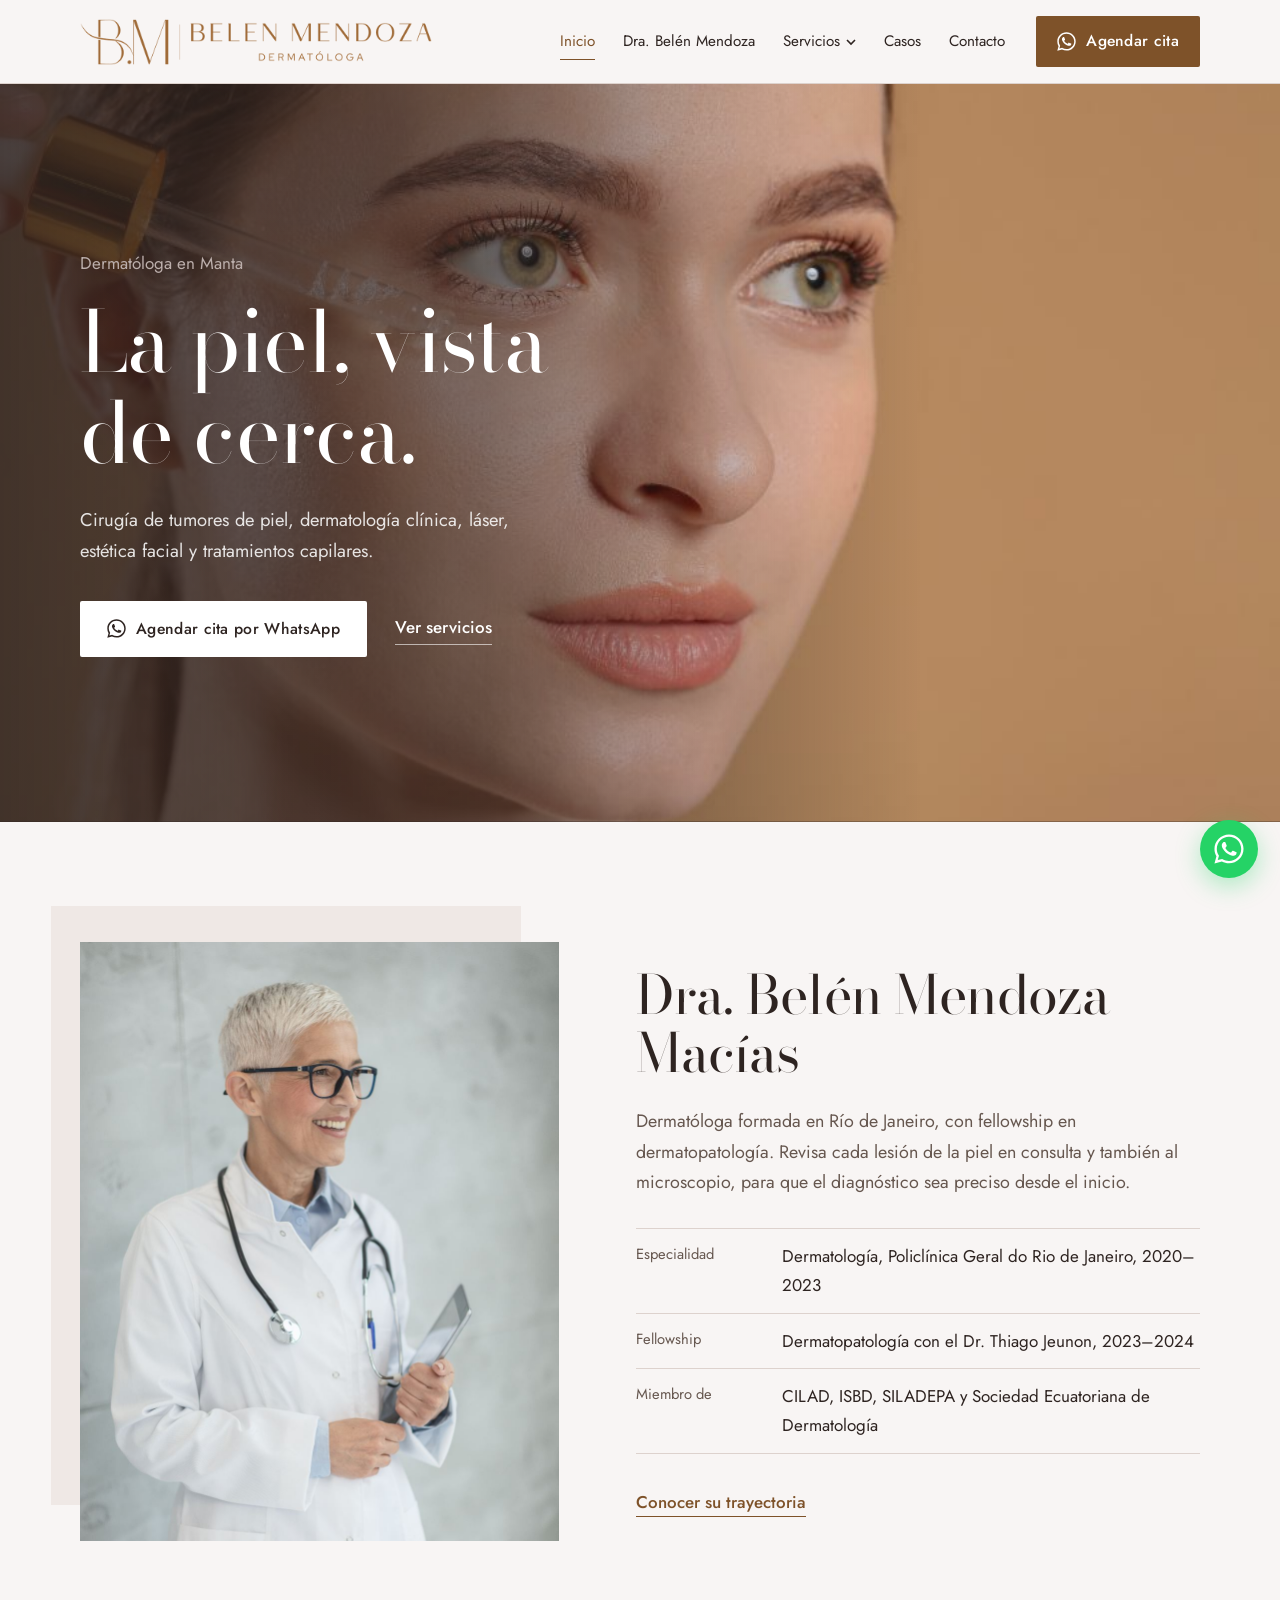
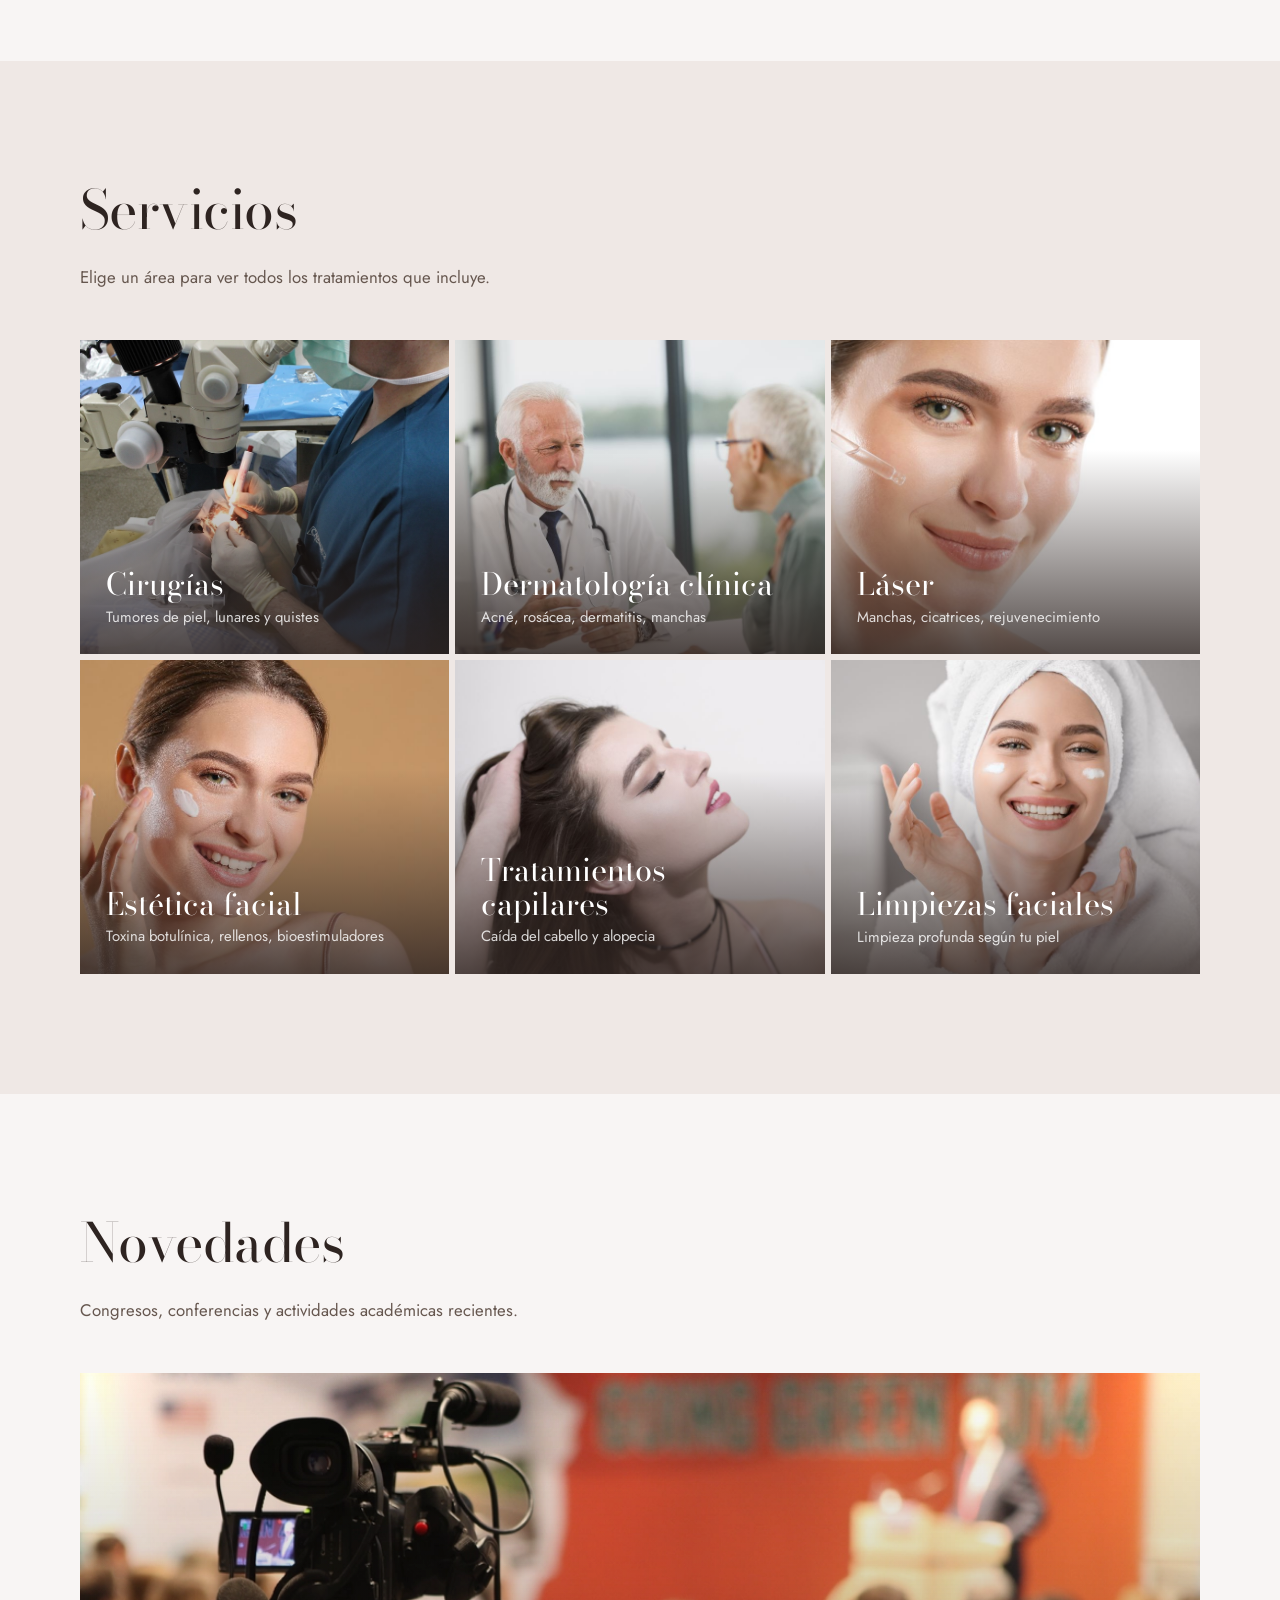
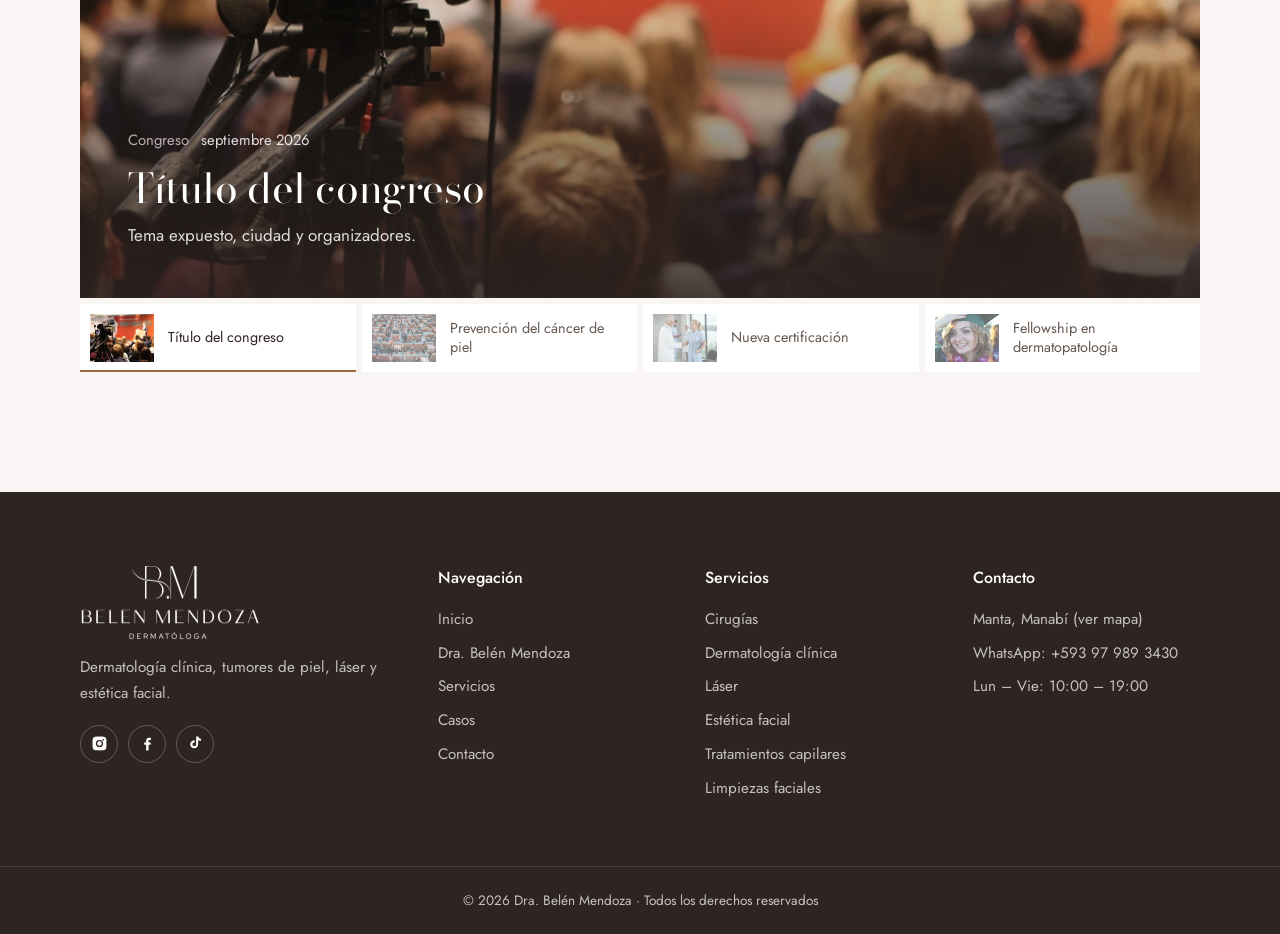
==== commit 1d9119c5: "cambios grandes" ====
--- a/index.html
+++ b/index.html
@@ -42,10 +42,11 @@
               <svg class="nav__caret" viewBox="0 0 10 6" aria-hidden="true"><path d="M1 1l4 4 4-4" stroke="currentColor" stroke-width="1.6" fill="none"/></svg>
             </a>
             <ul class="submenu">
+              <li><a href="servicios#cirugias">Cirugías</a></li>
               <li><a href="servicios#clinica">Dermatología clínica</a></li>
-              <li><a href="servicios#tumores">Tumores de piel</a></li>
               <li><a href="servicios#laser">Láser</a></li>
               <li><a href="servicios#estetica">Estética facial</a></li>
+              <li><a href="servicios#capilares">Tratamientos capilares</a></li>
               <li><a href="servicios#limpiezas">Limpiezas faciales</a></li>
             </ul>
           </li>
@@ -62,228 +63,129 @@
 
   <main>
 
-    <!-- ================= HERO ================= -->
-    <section class="hero">
-      <div class="container hero__grid">
-        <div class="hero__text">
-          <p class="hero__kicker">Dermatóloga en Manta</p>
-          <h1>La piel, vista de cerca.</h1>
-          <p class="hero__lead">Detección temprana y tratamiento de tumores de piel, dermatología clínica, láser y estética facial, con el ojo de una especialista que revisa cada lesión en detalle.</p>
-          <div class="hero__actions">
-            <a class="btn btn--primary" href="contacto" data-wa>
-              <svg viewBox="0 0 32 32" aria-hidden="true"><use href="#i-wa"/></svg>
-              Agendar cita por WhatsApp
-            </a>
-            <a class="link-quiet" href="servicios">Ver servicios</a>
-          </div>
-          <ul class="disciplines" aria-label="Áreas">
-            <li>Clínica</li>
-            <li>Quirúrgica</li>
-            <li>Estética</li>
-            <li>Dermatopatología</li>
-          </ul>
-        </div>
-
-        <!-- Lente: foto principal en círculo + aumento tipo dermatoscopio -->
-        <div class="lens" aria-hidden="false">
-          <div class="lens__ring"></div>
-          <div class="lens__main">
-            <img src="assets/img/hero.jpg" alt="Rostro de mujer con piel cuidada" width="1400" height="933"><!-- ⚠️ reemplazar por foto de la Dra. -->
-          </div>
-          <div class="lens__zoom" style="--zoom-img:url('assets/img/hero.jpg')" aria-hidden="true"></div>
-          <svg class="lens__swash" viewBox="0 0 600 600" aria-hidden="true"><path d="M150 560 C 260 650, 500 640, 640 430" fill="none" stroke="currentColor" stroke-width="1.4"/></svg>
-        </div>
-      </div>
-    </section>
-
-    <!-- ================= ESPECIALIDAD: TUMORES ================= -->
-    <section class="specialty" id="tumores">
-      <div class="container specialty__grid">
-        <figure class="specialty__media">
-          <img src="assets/img/tumores.webp" alt="Análisis de lesiones de la piel" loading="lazy" width="1024" height="683">
+    <!-- ================= HERO: imagen a todo el ancho ================= -->
+    <section class="cover">
+      <div class="cover__media">
+        <img src="assets/img/laser.jpg" alt="" width="1400" height="933"><!-- ⚠️ reemplazar por foto o video de la Dra. en consultorio -->
+      </div>
+      <div class="container cover__content">
+        <p class="cover__kicker">Dermatóloga en Manta</p>
+        <h1>La piel, vista de cerca.</h1>
+        <p class="cover__lead">Cirugía de tumores de piel, dermatología clínica, láser, estética facial y tratamientos capilares.</p>
+        <div class="cover__actions">
+          <a class="btn btn--light" href="contacto" data-wa>
+            <svg viewBox="0 0 32 32" aria-hidden="true"><use href="#i-wa"/></svg>
+            Agendar cita por WhatsApp
+          </a>
+          <a class="link-light" href="servicios">Ver servicios</a>
+        </div>
+      </div>
+    </section>
+
+    <!-- ================= LA DOCTORA ================= -->
+    <section class="intro-dra">
+      <div class="container intro-dra__grid">
+        <figure class="intro-dra__photo">
+          <img src="assets/img/doctora.jpg" alt="Dra. Belén Mendoza Macías" loading="lazy"><!-- ⚠️ reemplazar por foto de la Dra. -->
         </figure>
-        <div class="specialty__text">
-          <h2>Tumores de piel</h2>
-          <p>La mayoría de cánceres de piel se curan cuando se detectan a tiempo. Revisamos tus lunares y manchas con dermatoscopia, confirmamos el diagnóstico con estudio dermatopatológico y, si hace falta, retiramos la lesión en el consultorio.</p>
-          <ul class="specialty__list">
-            <li>Revisión de lunares con dermatoscopia</li>
-            <li>Biopsia y diagnóstico dermatopatológico</li>
-            <li>Cirugía dermatológica</li>
-            <li>Seguimiento de pacientes con antecedentes</li>
-          </ul>
-          <a class="btn btn--light" href="contacto" data-wa="Hola Dra. Belén, quisiera agendar una revisión de lunares.">Agendar revisión de lunares</a>
-        </div>
-      </div>
-    </section>
-
-    <!-- ================= ÍNDICE DE SERVICIOS ================= -->
-    <section class="section" id="servicios">
+        <div class="intro-dra__text">
+          <h2>Dra. Belén Mendoza Macías</h2>
+          <p class="intro-dra__lead">Dermatóloga formada en Río de Janeiro, con fellowship en dermatopatología. Revisa cada lesión de la piel en consulta y también al microscopio, para que el diagnóstico sea preciso desde el inicio.</p>
+          <dl class="facts">
+            <div><dt>Especialidad</dt><dd>Dermatología, Policlínica Geral do Rio de Janeiro, 2020–2023</dd></div>
+            <div><dt>Fellowship</dt><dd>Dermatopatología con el Dr. Thiago Jeunon, 2023–2024</dd></div>
+            <div><dt>Miembro de</dt><dd>CILAD, ISBD, SILADEPA y Sociedad Ecuatoriana de Dermatología</dd></div>
+          </dl>
+          <a class="link-quiet" href="dra-belen-mendoza">Conocer su trayectoria</a>
+        </div>
+      </div>
+    </section>
+
+    <!-- ================= SERVICIOS (cuadros) ================= -->
+    <section class="section section--tint" id="servicios">
       <div class="container">
         <div class="section-intro">
           <h2>Servicios</h2>
-          <p>Elige un área para ver los tratamientos que incluye.</p>
-        </div>
-
-        <ul class="svc-index">
-          <li>
-            <a class="svc-row" href="servicios#clinica">
-              <span class="svc-row__name">Dermatología clínica</span>
-              <span class="svc-row__desc">Acné, rosácea, dermatitis, psoriasis, manchas, cabello y uñas.</span>
-              <span class="svc-row__thumb"><img src="assets/img/clinica.jpg" alt="" loading="lazy"></span>
-            </a>
-          </li>
-          <li>
-            <a class="svc-row" href="servicios#laser">
-              <span class="svc-row__name">Láser</span>
-              <span class="svc-row__desc">Manchas, cicatrices, rejuvenecimiento y lesiones vasculares.</span>
-              <span class="svc-row__thumb"><img src="assets/img/laser.jpg" alt="" loading="lazy"></span>
-            </a>
-          </li>
-          <li>
-            <a class="svc-row" href="servicios#estetica">
-              <span class="svc-row__name">Estética facial</span>
-              <span class="svc-row__desc">Toxina botulínica, rellenos y bioestimuladores con resultados naturales.</span>
-              <span class="svc-row__thumb"><img src="assets/img/estetica.jpg" alt="" loading="lazy"></span>
-            </a>
-          </li>
-          <li>
-            <a class="svc-row" href="servicios#limpiezas">
-              <span class="svc-row__name">Limpiezas faciales</span>
-              <span class="svc-row__desc">Limpieza profunda según tu tipo de piel, con supervisión médica.</span>
-              <span class="svc-row__thumb"><img src="assets/img/limpiezas.jpg" alt="" loading="lazy"></span>
-            </a>
-          </li>
-          <li>
-            <a class="svc-row" href="servicios#tumores">
-              <span class="svc-row__name">Tumores de piel</span>
-              <span class="svc-row__desc">Dermatoscopia, biopsias y cirugía de lesiones benignas y malignas.</span>
-              <span class="svc-row__thumb"><img src="assets/img/tumores.webp" alt="" loading="lazy"></span>
-            </a>
-          </li>
-        </ul>
-      </div>
-    </section>
-
-    <!-- ================= SOBRE LA DRA. ================= -->
-    <section class="about-band">
-      <div class="container about-band__grid">
-        <figure class="about-band__photo">
-          <img src="assets/img/doctora.jpg" alt="Dra. Belén Mendoza en su consultorio" loading="lazy"><!-- ⚠️ reemplazar por foto de la Dra. -->
-        </figure>
-        <div class="about-band__text">
-          <img class="about-band__mono" src="assets/brand/monograma-blanco.png" alt="" width="400" height="208" loading="lazy">
-          <h2>Dra. Belén Mendoza Macías</h2>
-          <p>Dermatóloga formada en Brasil, con posespecialidad en [área]. Combina la consulta clínica con la cirugía dermatológica y el diagnóstico dermatopatológico, para que cada lesión tenga una respuesta clara.</p>
-          <dl class="creds">
-            <div><dt>Especialidad</dt><dd>Dermatología · [Universidad], Brasil</dd></div>
-            <div><dt>Posespecialidad</dt><dd>[Área] · [Institución]</dd></div>
-            <div><dt>Miembro de</dt><dd>[Sociedad de Dermatología]</dd></div>
-          </dl>
-          <a class="btn btn--outline-light" href="dra-belen-mendoza">Conocer su trayectoria</a>
-        </div>
-      </div>
-    </section>
-
-    <!-- ================= NOTICIAS (CARRUSEL) ================= -->
-    <section class="section" id="noticias">
+          <p>Elige un área para ver todos los tratamientos que incluye.</p>
+        </div>
+
+        <div class="tiles">
+          <a class="tile" href="servicios#cirugias">
+            <img src="assets/img/cirugias.webp" alt="" loading="lazy">
+            <span class="tile__body"><span class="tile__name">Cirugías</span><span class="tile__desc">Tumores de piel, lunares y quistes</span></span>
+          </a>
+          <a class="tile" href="servicios#clinica">
+            <img src="assets/img/clinica.jpg" alt="" loading="lazy">
+            <span class="tile__body"><span class="tile__name">Dermatología clínica</span><span class="tile__desc">Acné, rosácea, dermatitis, manchas</span></span>
+          </a>
+          <a class="tile" href="servicios#laser">
+            <img src="assets/img/s-laser.jpg" alt="" loading="lazy">
+            <span class="tile__body"><span class="tile__name">Láser</span><span class="tile__desc">Manchas, cicatrices, rejuvenecimiento</span></span>
+          </a>
+          <a class="tile" href="servicios#estetica">
+            <img src="assets/img/estetica.jpg" alt="" loading="lazy">
+            <span class="tile__body"><span class="tile__name">Estética facial</span><span class="tile__desc">Toxina botulínica, rellenos, bioestimuladores</span></span>
+          </a>
+          <a class="tile" href="servicios#capilares">
+            <img src="assets/img/capilares.jpg" alt="" loading="lazy">
+            <span class="tile__body"><span class="tile__name">Tratamientos capilares</span><span class="tile__desc">Caída del cabello y alopecia</span></span>
+          </a>
+          <a class="tile" href="servicios#limpiezas">
+            <img src="assets/img/limpiezas.jpg" alt="" loading="lazy">
+            <span class="tile__body"><span class="tile__name">Limpiezas faciales</span><span class="tile__desc">Limpieza profunda según tu piel</span></span>
+          </a>
+        </div>
+      </div>
+    </section>
+
+    <!-- ================= NOVEDADES (carrete) ================= -->
+    <section class="section news" id="noticias">
       <div class="container">
         <div class="section-intro">
           <h2>Novedades</h2>
-          <p>Congresos, conferencias y actividades académicas.</p>
-        </div>
-
-        <div class="carousel">
-          <div class="carousel__track">
-            <!-- Para agregar una noticia: copia un bloque <article> completo -->
-            <article class="carousel__slide">
-              <div class="carousel__media"><img src="assets/img/noticia-congreso.webp" alt="Conferencia en un congreso médico" loading="lazy"></div>
-              <div class="carousel__body">
-                <p class="carousel__meta"><span>Congreso</span> <time datetime="2026-09">septiembre 2026</time></p>
+          <p>Congresos, conferencias y actividades académicas recientes.</p>
+        </div>
+
+        <div class="reel" data-interval="6000">
+          <!-- Para agregar una noticia: copia un <article class="reel__item"> completo.
+               La primera de la lista es la que se muestra al cargar. -->
+          <div class="reel__stage">
+            <article class="reel__item is-active">
+              <img src="assets/img/noticia-congreso.webp" alt="Conferencia en un congreso médico" loading="lazy">
+              <div class="reel__caption">
+                <p class="reel__meta"><span>Congreso</span>septiembre 2026</p>
                 <h3>Título del congreso</h3>
-                <p>Breve descripción de la participación de la Dra.: tema expuesto, ciudad y organizadores.</p>
-              </div>
-            </article>
-            <article class="carousel__slide">
-              <div class="carousel__media"><img src="assets/img/noticia-charla.jpg" alt="Auditorio durante una charla" loading="lazy"></div>
-              <div class="carousel__body">
-                <p class="carousel__meta"><span>Charla</span> <time datetime="2026-07">julio 2026</time></p>
+                <p>Tema expuesto, ciudad y organizadores.</p>
+              </div>
+            </article>
+            <article class="reel__item">
+              <img src="assets/img/noticia-charla.jpg" alt="Auditorio durante una charla" loading="lazy">
+              <div class="reel__caption">
+                <p class="reel__meta"><span>Charla</span>julio 2026</p>
                 <h3>Prevención del cáncer de piel</h3>
-                <p>A quién iba dirigida la charla y cuáles fueron los mensajes principales.</p>
-              </div>
-            </article>
-            <article class="carousel__slide">
-              <div class="carousel__media"><img src="assets/img/noticia-formacion.jpg" alt="Médicos en una capacitación" loading="lazy"></div>
-              <div class="carousel__body">
-                <p class="carousel__meta"><span>Formación</span> <time datetime="2026-05">mayo 2026</time></p>
+                <p>A quién iba dirigida y los mensajes principales.</p>
+              </div>
+            </article>
+            <article class="reel__item">
+              <img src="assets/img/noticia-formacion.jpg" alt="Médicos en una capacitación" loading="lazy">
+              <div class="reel__caption">
+                <p class="reel__meta"><span>Formación</span>mayo 2026</p>
                 <h3>Nueva certificación</h3>
                 <p>Descripción de la capacitación o certificación obtenida.</p>
               </div>
             </article>
+            <article class="reel__item">
+              <img src="assets/img/graduacion.jpg" alt="Ceremonia de graduación" loading="lazy">
+              <div class="reel__caption">
+                <p class="reel__meta"><span>Formación</span>2024</p>
+                <h3>Fellowship en dermatopatología</h3>
+                <p>Cierre del fellowship con el Dr. Thiago Jeunon en Río de Janeiro.</p>
+              </div>
+            </article>
           </div>
-          <div class="carousel__controls">
-            <button class="carousel__btn carousel__btn--prev" aria-label="Noticia anterior"><svg viewBox="0 0 24 24" aria-hidden="true"><path d="M15 5l-7 7 7 7" fill="none" stroke="currentColor" stroke-width="1.5"/></svg></button>
-            <div class="carousel__dots"></div>
-            <button class="carousel__btn carousel__btn--next" aria-label="Noticia siguiente"><svg viewBox="0 0 24 24" aria-hidden="true"><path d="M9 5l7 7-7 7" fill="none" stroke="currentColor" stroke-width="1.5"/></svg></button>
-          </div>
-        </div>
-      </div>
-    </section>
-
-    <!-- ================= CASOS (VISTA PREVIA) ================= -->
-    <section class="section section--tint">
-      <div class="container">
-        <div class="section-intro">
-          <h2>Casos reales</h2>
-          <p>Desliza sobre cada imagen para comparar. Publicados con autorización de los pacientes.</p>
-        </div>
-        <div class="cases">
-          <article class="case">
-            <div class="ba">
-              <div class="ba__img ph">Antes</div>
-              <div class="ba__img ba__img--after ph">Después</div>
-              <span class="ba__label ba__label--before">Antes</span>
-              <span class="ba__label ba__label--after">Después</span>
-              <span class="ba__handle"></span>
-              <input class="ba__range" type="range" min="0" max="100" value="50" aria-label="Comparar antes y después">
-            </div>
-            <div class="case__body"><h3>Acné</h3><p>Descripción breve del tratamiento.</p></div>
-          </article>
-          <article class="case">
-            <div class="ba">
-              <div class="ba__img ph">Antes</div>
-              <div class="ba__img ba__img--after ph">Después</div>
-              <span class="ba__label ba__label--before">Antes</span>
-              <span class="ba__label ba__label--after">Después</span>
-              <span class="ba__handle"></span>
-              <input class="ba__range" type="range" min="0" max="100" value="50" aria-label="Comparar antes y después">
-            </div>
-            <div class="case__body"><h3>Manchas con láser</h3><p>Descripción breve del tratamiento.</p></div>
-          </article>
-          <article class="case">
-            <div class="ba">
-              <div class="ba__img ph">Antes</div>
-              <div class="ba__img ba__img--after ph">Después</div>
-              <span class="ba__label ba__label--before">Antes</span>
-              <span class="ba__label ba__label--after">Después</span>
-              <span class="ba__handle"></span>
-              <input class="ba__range" type="range" min="0" max="100" value="50" aria-label="Comparar antes y después">
-            </div>
-            <div class="case__body"><h3>Rejuvenecimiento facial</h3><p>Descripción breve del tratamiento.</p></div>
-          </article>
-        </div>
-        <p class="center-link"><a class="btn btn--outline" href="casos">Ver todos los casos</a></p>
-      </div>
-    </section>
-
-    <!-- ================= CTA ================= -->
-    <section class="cta-band">
-      <div class="container">
-        <h2>¿Un lunar cambió de forma, color o tamaño?</h2>
-        <p>Es motivo suficiente para revisarlo. Escríbenos y te damos una cita.</p>
-        <a class="btn btn--primary" href="contacto" data-wa="Hola Dra. Belén, quisiera agendar una revisión de lunares.">
-          <svg viewBox="0 0 32 32" aria-hidden="true"><use href="#i-wa"/></svg>
-          Escribir por WhatsApp
-        </a>
+          <!-- Miniaturas: se generan solas a partir de las noticias -->
+          <div class="reel__thumbs" role="tablist" aria-label="Elegir noticia"></div>
+        </div>
       </div>
     </section>
 
@@ -314,10 +216,11 @@
       <div>
         <h4>Servicios</h4>
         <ul>
-          <li><a href="servicios#tumores">Tumores de piel</a></li>
+          <li><a href="servicios#cirugias">Cirugías</a></li>
           <li><a href="servicios#clinica">Dermatología clínica</a></li>
           <li><a href="servicios#laser">Láser</a></li>
           <li><a href="servicios#estetica">Estética facial</a></li>
+          <li><a href="servicios#capilares">Tratamientos capilares</a></li>
           <li><a href="servicios#limpiezas">Limpiezas faciales</a></li>
         </ul>
       </div>
--- a/styles.css
+++ b/styles.css
@@ -214,112 +214,125 @@
 }
 .ph img { position: absolute; inset: 0; width: 100%; height: 100%; object-fit: cover; }
 
-/* ---------- Hero: el lente ---------- */
-.hero { padding: clamp(48px, 7vw, 96px) 0 clamp(72px, 9vw, 120px); overflow: hidden; }
-.hero__grid {
-  display: grid;
-  grid-template-columns: 1.05fr 1fr;
-  align-items: center;
-  gap: clamp(40px, 6vw, 90px);
-}
+/* Línea pequeña sobre el titular y fila de áreas (igual que la línea del logo) */
 .hero__kicker { font-size: 1rem; color: var(--caramel-deep); margin-bottom: 18px; }
-.hero h1 { max-width: 9ch; margin-bottom: 28px; }
-.hero__lead { font-size: 1.15rem; color: var(--ink-soft); max-width: 46ch; }
-.hero__actions { display: flex; flex-wrap: wrap; align-items: center; gap: 28px; margin: 34px 0 44px; }
-
-/* Igual que la línea del logo: CLÍNICA | QUIRÚRGICA | ESTÉTICA */
 .disciplines { display: flex; flex-wrap: wrap; list-style: none; margin: 0; padding: 0; color: var(--taupe); font-size: .95rem; }
 .disciplines li + li::before { content: ""; display: inline-block; width: 1px; height: .9em; margin: 0 14px; vertical-align: -1px; background: var(--rose); }
 
-.lens { position: relative; aspect-ratio: 1; width: 100%; max-width: 560px; justify-self: end; }
-.lens__main {
-  position: absolute;
-  inset: 6%;
-  border-radius: 50%;
+/* ---------- Portada: imagen a todo el ancho ---------- */
+.cover {
+  position: relative;
+  min-height: clamp(520px, 82vh, 780px);
+  display: flex;
+  align-items: center;
   overflow: hidden;
-  background: var(--rose-tint);
-}
-.lens__main img { width: 100%; height: 100%; object-fit: cover; object-position: 50% 30%; }
-.lens__ring {
+  background: var(--cacao);
+  color: #fff;
+}
+.cover__media { position: absolute; inset: 0; }
+.cover__media img,
+.cover__media video { width: 100%; height: 100%; object-fit: cover; object-position: 70% 30%; }
+/* Degradado para que el texto se lea sobre cualquier foto */
+.cover__media::after {
+  content: "";
   position: absolute;
   inset: 0;
-  border: 1px solid var(--caramel);
-  border-radius: 50%;
-}
-/* Aumento: la misma foto ampliada, como a través de un dermatoscopio */
-.lens__zoom {
-  position: absolute;
-  width: 34%;
-  aspect-ratio: 1;
-  left: -6%;
-  bottom: 4%;
-  border-radius: 50%;
-  background-image: var(--zoom-img);
-  background-size: 560%;
-  background-position: 54% 38%;
-  border: 6px solid var(--porcelain);
-  box-shadow: 0 0 0 1px var(--caramel);
-}
-/* Trazo del monograma B.M rodeando el lente por fuera */
-.lens__swash { position: absolute; inset: 0; width: 100%; height: 100%; overflow: visible; color: var(--caramel); pointer-events: none; }
+  background: linear-gradient(90deg, rgba(46, 36, 33, .85) 0%, rgba(46, 36, 33, .6) 38%, rgba(46, 36, 33, 0) 72%);
+}
+.cover__content { position: relative; z-index: 1; padding-top: 64px; padding-bottom: 64px; }
+.cover__kicker { color: var(--rose); margin-bottom: 18px; }
+.cover h1 { color: #fff; max-width: 9ch; margin-bottom: 26px; }
+.cover__lead { font-size: 1.15rem; color: rgba(255, 255, 255, .86); max-width: 42ch; }
+.cover__actions { display: flex; flex-wrap: wrap; align-items: center; gap: 28px; margin-top: 34px; }
+.link-light { color: #fff; font-weight: 500; border-bottom: 1px solid rgba(255, 255, 255, .6); padding-bottom: 2px; }
+.link-light:hover { border-color: #fff; }
 
 @media (prefers-reduced-motion: no-preference) {
-  .lens__ring { animation: ring-in 1.4s cubic-bezier(.2, .7, .2, 1) both; }
-  .lens__main { animation: lens-in 1.2s cubic-bezier(.2, .7, .2, 1) both; }
-  .lens__zoom { animation: zoom-in .9s .7s cubic-bezier(.2, .9, .3, 1.2) both; }
-  .lens__swash path { stroke-dasharray: 900; animation: draw 1.8s .3s ease-out both; }
-}
-@keyframes ring-in { from { transform: scale(.9); opacity: 0; } }
-@keyframes lens-in { from { transform: scale(1.04); opacity: 0; } }
-@keyframes zoom-in { from { transform: scale(.4); opacity: 0; } }
-@keyframes draw { from { stroke-dashoffset: 900; } to { stroke-dashoffset: 0; } }
-
-/* ---------- Especialidad (bloque cacao) ---------- */
-.specialty { background: var(--cacao); color: #fff; padding: clamp(72px, 10vw, 120px) 0; }
-.specialty__grid { display: grid; grid-template-columns: 1fr 1fr; gap: clamp(40px, 6vw, 90px); align-items: center; }
-.specialty__media { aspect-ratio: 4 / 5; overflow: hidden; }
-.specialty__media img { width: 100%; height: 100%; object-fit: cover; }
-.specialty h2 { color: #fff; }
-.specialty p { color: rgba(255, 255, 255, .78); max-width: 52ch; }
-.specialty__list { list-style: none; margin: 30px 0 38px; padding: 0; border-top: 1px solid rgba(255, 255, 255, .16); }
-.specialty__list li {
-  padding: 14px 0 14px 28px;
+  .cover__media img { animation: kenburns 9s ease-out both; }
+  .cover__content > * { animation: rise 1s cubic-bezier(.2, .7, .2, 1) both; }
+  .cover__content > :nth-child(2) { animation-delay: .15s; }
+  .cover__content > :nth-child(3) { animation-delay: .3s; }
+  .cover__content > :nth-child(4) { animation-delay: .45s; }
+}
+@keyframes kenburns { from { transform: scale(1.18) translateX(2%); } to { transform: none; } }
+@keyframes rise { from { transform: translateY(24px); opacity: 0; } }
+
+/* ---------- La doctora (resumen en el Inicio) ---------- */
+.intro-dra { padding: clamp(72px, 10vw, 120px) 0; }
+.intro-dra__grid { display: grid; grid-template-columns: .85fr 1fr; gap: clamp(40px, 6vw, 96px); align-items: center; }
+.intro-dra__photo { position: relative; aspect-ratio: 4 / 5; }
+.intro-dra__photo::before { content: ""; position: absolute; inset: -6% 8% 6% -6%; background: var(--rose-tint); }
+.intro-dra__photo img { position: relative; width: 100%; height: 100%; object-fit: cover; object-position: center 15%; }
+.intro-dra__lead { font-size: 1.12rem; color: var(--ink-soft); max-width: 50ch; }
+.facts { margin: 30px 0 34px; border-top: 1px solid var(--line); }
+.facts div { display: grid; grid-template-columns: 130px 1fr; gap: 16px; padding: 13px 0; border-bottom: 1px solid var(--line); }
+.facts dt { color: var(--ink-soft); font-size: .92rem; }
+.facts dd { margin: 0; }
+
+/* ---------- Servicios en cuadros ---------- */
+.tiles { display: grid; grid-template-columns: repeat(3, minmax(0, 1fr)); gap: 6px; }
+.tile {
   position: relative;
-  border-bottom: 1px solid rgba(255, 255, 255, .16);
-}
-.specialty__list li::before {
+  aspect-ratio: 4 / 3.4;
+  overflow: hidden;
+  background: var(--cacao);
+  color: #fff;
+}
+.tile img { position: absolute; inset: 0; width: 100%; height: 100%; object-fit: cover; transition: transform .6s cubic-bezier(.2, .7, .2, 1); }
+.tile::after {
   content: "";
   position: absolute;
-  left: 0;
-  top: 50%;
-  width: 11px;
-  height: 11px;
-  margin-top: -6px;
-  border: 1px solid var(--rose);
-  border-radius: 50%;
-}
-
-/* ---------- Índice de servicios ---------- */
-.svc-index { list-style: none; margin: 0; padding: 0; border-top: 1px solid var(--line); }
-.svc-row {
+  inset: 0;
+  background: linear-gradient(180deg, rgba(46, 36, 33, 0) 35%, rgba(46, 36, 33, .82) 100%);
+  transition: background-color .3s;
+}
+.tile__body { position: absolute; left: 0; right: 0; bottom: 0; z-index: 1; padding: 24px 26px; display: flex; flex-direction: column; gap: 4px; }
+.tile__name { font-family: var(--font-display); font-size: clamp(1.5rem, 2.4vw, 2rem); line-height: 1.1; }
+.tile__desc { font-size: .93rem; color: rgba(255, 255, 255, .82); }
+.tile:hover img { transform: scale(1.06); }
+.tile:hover::after { background-color: rgba(126, 82, 41, .25); }
+
+/* ---------- Novedades: carrete ---------- */
+.reel__stage { position: relative; aspect-ratio: 16 / 7.5; overflow: hidden; background: var(--cacao); }
+.reel__item { position: absolute; inset: 0; opacity: 0; visibility: hidden; transition: opacity .9s ease, visibility .9s; }
+.reel__item.is-active { opacity: 1; visibility: visible; }
+.reel__item img { width: 100%; height: 100%; object-fit: cover; }
+.reel__item::after { content: ""; position: absolute; inset: 0; background: linear-gradient(0deg, rgba(46, 36, 33, .88) 0%, rgba(46, 36, 33, .2) 55%, rgba(46, 36, 33, 0) 100%); }
+.reel__caption { position: absolute; left: 0; right: 0; bottom: 0; z-index: 1; padding: clamp(24px, 4vw, 48px); color: #fff; max-width: 720px; }
+.reel__caption h3 { color: #fff; font-size: clamp(1.7rem, 3.2vw, 2.6rem); margin-bottom: 8px; }
+.reel__caption p { margin: 0; color: rgba(255, 255, 255, .85); }
+.reel__caption .reel__meta { display: flex; gap: 12px; margin-bottom: 10px; font-size: .93rem; }
+.reel__meta span { color: var(--rose); }
+@media (prefers-reduced-motion: no-preference) {
+  .reel__item.is-active img { animation: reel-drift 7s ease-out both; }
+}
+@keyframes reel-drift { from { transform: scale(1.08); } to { transform: none; } }
+
+/* Miniaturas como tira de película, con barra de progreso en la activa */
+.reel__thumbs { display: grid; grid-template-columns: repeat(4, minmax(0, 1fr)); gap: 6px; margin-top: 6px; }
+.reel__thumb {
+  position: relative;
   display: grid;
-  grid-template-columns: minmax(0, 1.1fr) minmax(0, 1fr) 84px;
+  grid-template-columns: 64px minmax(0, 1fr);
   align-items: center;
-  gap: 32px;
-  padding: 26px 0;
-  border-bottom: 1px solid var(--line);
-}
-.svc-row__name {
-  font-family: var(--font-display);
-  font-size: clamp(1.7rem, 3vw, 2.4rem);
-  line-height: 1.1;
-  transition: color .2s;
-}
-.svc-row__desc { color: var(--ink-soft); font-size: .98rem; }
-.svc-row__thumb { width: 84px; height: 84px; border-radius: 50%; overflow: hidden; background: var(--rose-tint); }
-.svc-row__thumb img { width: 100%; height: 100%; object-fit: cover; transition: transform .4s; }
-.svc-row:hover .svc-row__name { color: var(--caramel-deep); }
-.svc-row:hover .svc-row__thumb img { transform: scale(1.12); }
+  gap: 14px;
+  padding: 10px;
+  border: 0;
+  background: var(--surface);
+  color: var(--ink);
+  font: inherit;
+  text-align: left;
+  cursor: pointer;
+}
+.reel__thumb img { width: 64px; height: 48px; object-fit: cover; opacity: .6; transition: opacity .3s; }
+.reel__thumb span { font-size: .9rem; line-height: 1.3; color: var(--ink-soft); overflow: hidden; display: -webkit-box; -webkit-line-clamp: 2; -webkit-box-orient: vertical; }
+.reel__thumb::after { content: ""; position: absolute; left: 0; bottom: 0; height: 2px; width: 0; background: var(--caramel); }
+.reel__thumb:hover img,
+.reel__thumb.is-active img { opacity: 1; }
+.reel__thumb.is-active span { color: var(--ink); }
+.reel__thumb.is-active::after { width: 100%; }
+.reel.is-playing .reel__thumb.is-active::after { animation: progress var(--reel-time, 6s) linear both; }
+@keyframes progress { from { width: 0; } to { width: 100%; } }
 
 /* ---------- Banda sobre la doctora (topo) ---------- */
 .about-band { background: var(--taupe); color: #fff; padding: clamp(72px, 10vw, 120px) 0; }
@@ -334,44 +347,6 @@
 .creds dt { color: rgba(255, 255, 255, .7); font-size: .92rem; }
 .creds dd { margin: 0; }
 
-/* ---------- Carrusel de noticias ---------- */
-.carousel { position: relative; overflow: hidden; }
-.carousel__track { display: flex; transition: transform .7s cubic-bezier(.4, 0, .2, 1); }
-.carousel__slide { flex: 0 0 100%; display: grid; grid-template-columns: 1.4fr 1fr; background: var(--surface); }
-.carousel__media { aspect-ratio: 3 / 2; overflow: hidden; }
-.carousel__media img { width: 100%; height: 100%; object-fit: cover; }
-.carousel__body { padding: clamp(28px, 4vw, 56px); display: flex; flex-direction: column; justify-content: center; }
-.carousel__meta { display: flex; gap: 12px; font-size: .92rem; color: var(--ink-soft); margin-bottom: 14px; }
-.carousel__meta span { color: var(--caramel-deep); }
-.carousel__body h3 { font-size: clamp(1.6rem, 2.6vw, 2.1rem); }
-.carousel__body p:last-child { color: var(--ink-soft); margin: 0; }
-.carousel__controls { display: flex; align-items: center; gap: 18px; margin-top: 22px; }
-.carousel__btn {
-  width: 46px;
-  height: 46px;
-  display: grid;
-  place-items: center;
-  border-radius: 50%;
-  border: 1px solid var(--line);
-  background: transparent;
-  color: var(--ink);
-  cursor: pointer;
-  transition: border-color .2s, color .2s;
-}
-.carousel__btn:hover { border-color: var(--caramel); color: var(--caramel-deep); }
-.carousel__btn svg { width: 20px; height: 20px; }
-.carousel__dots { display: flex; gap: 8px; }
-.carousel__dots button {
-  width: 8px;
-  height: 8px;
-  padding: 0;
-  border-radius: 50%;
-  border: 1px solid var(--taupe);
-  background: transparent;
-  cursor: pointer;
-}
-.carousel__dots button.is-active { background: var(--caramel); border-color: var(--caramel); }
-
 /* ---------- Banda final ---------- */
 .cta-band { background: var(--rose); color: var(--cacao); text-align: center; padding: clamp(64px, 9vw, 104px) 0; }
 .cta-band h2 { max-width: 18ch; margin-left: auto; margin-right: auto; }
@@ -401,8 +376,8 @@
 
 /* Formación: sí es una secuencia, por eso lleva años */
 .timeline { list-style: none; margin: 0; padding: 0; border-top: 1px solid var(--line); }
-.timeline li { display: grid; grid-template-columns: 200px 1fr; gap: 32px; padding: 30px 0; border-bottom: 1px solid var(--line); align-items: baseline; }
-.timeline__year { font-family: var(--font-display); font-size: clamp(2rem, 3.4vw, 2.8rem); color: var(--caramel); line-height: 1; }
+.timeline li { display: grid; grid-template-columns: 240px 1fr; gap: 32px; padding: 30px 0; border-bottom: 1px solid var(--line); align-items: baseline; }
+.timeline__year { font-family: var(--font-display); font-size: clamp(1.7rem, 2.6vw, 2.2rem); color: var(--caramel); line-height: 1; }
 .timeline h3 { margin-bottom: 6px; }
 .timeline p { color: var(--ink-soft); margin: 0; }
 
@@ -651,39 +626,39 @@
   .has-submenu.is-open .submenu { display: block; }
   .header-cta { margin: 28px 0 0; }
 
-  .hero__grid,
-  .specialty__grid,
+  .intro-dra__grid,
   .about-band__grid,
   .profile__grid,
   .split-intro,
   .service__grid,
   .contact-grid { grid-template-columns: 1fr; }
-  .lens { justify-self: center; max-width: 440px; order: -1; }
-  .lens__zoom { left: 0; }
   .service__grid--reverse .service__media { order: 0; }
   .service__media,
-  .specialty__media,
   .about-band__photo { aspect-ratio: 4 / 3; }
   .profile__photo { max-width: 420px; margin-right: 8%; }
 
-  .svc-row { grid-template-columns: 1fr 64px; gap: 6px 20px; }
-  .svc-row__name { grid-column: 1; }
-  .svc-row__desc { grid-column: 1; grid-row: 2; }
-  .svc-row__thumb { grid-column: 2; grid-row: 1 / span 2; width: 64px; height: 64px; }
-
-  .carousel__slide { grid-template-columns: 1fr; }
+  .tiles { grid-template-columns: 1fr 1fr; }
+  .reel__stage { aspect-ratio: 4 / 3; }
+  .reel__thumb { grid-template-columns: 1fr; padding: 0; }
+  .reel__thumb img { width: 100%; height: auto; aspect-ratio: 4 / 3; }
+  .reel__thumb span { display: none; }
+  .intro-dra__photo { max-width: 440px; }
   .timeline li { grid-template-columns: 1fr; gap: 8px; }
   .events { grid-template-columns: 1fr; }
 }
 
 @media (max-width: 600px) {
+  .tiles { grid-template-columns: 1fr; }
+  .tile { aspect-ratio: 16 / 10; }
+  .facts div { grid-template-columns: 1fr; gap: 2px; }
+  .cover { min-height: 560px; align-items: flex-end; }
+  .cover__media::after { background: linear-gradient(0deg, rgba(46, 36, 33, .9) 0%, rgba(46, 36, 33, .55) 60%, rgba(46, 36, 33, .25) 100%); }
   .logo img { height: 34px; }
   body { font-size: 16px; }
   .treatments { grid-template-columns: 1fr; }
   .creds div { grid-template-columns: 1fr; gap: 2px; }
   .footer-grid { grid-template-columns: 1fr; }
   .cases { grid-template-columns: 1fr; }
-  .hero__actions { gap: 20px; }
   .disciplines { font-size: .86rem; }
   .disciplines li + li::before { margin: 0 9px; }
   .wa-float { right: 16px; bottom: 16px; }
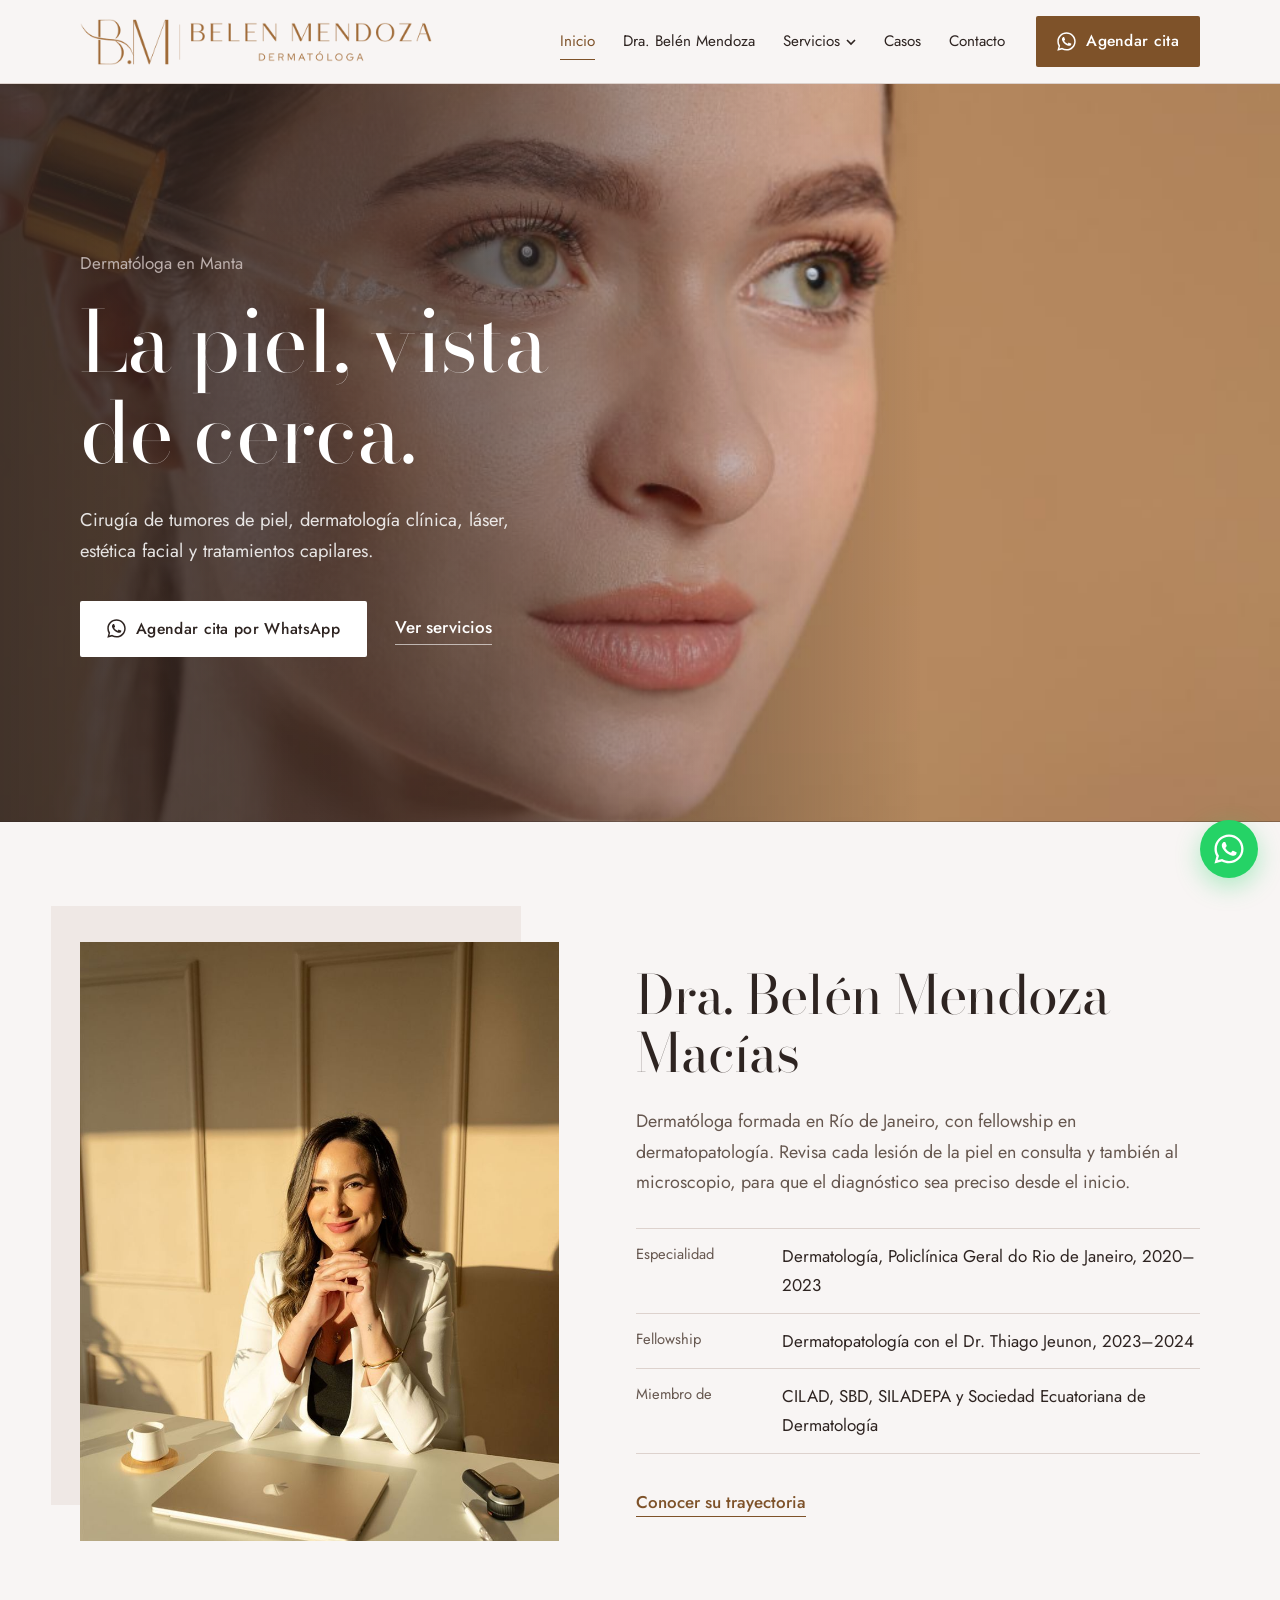
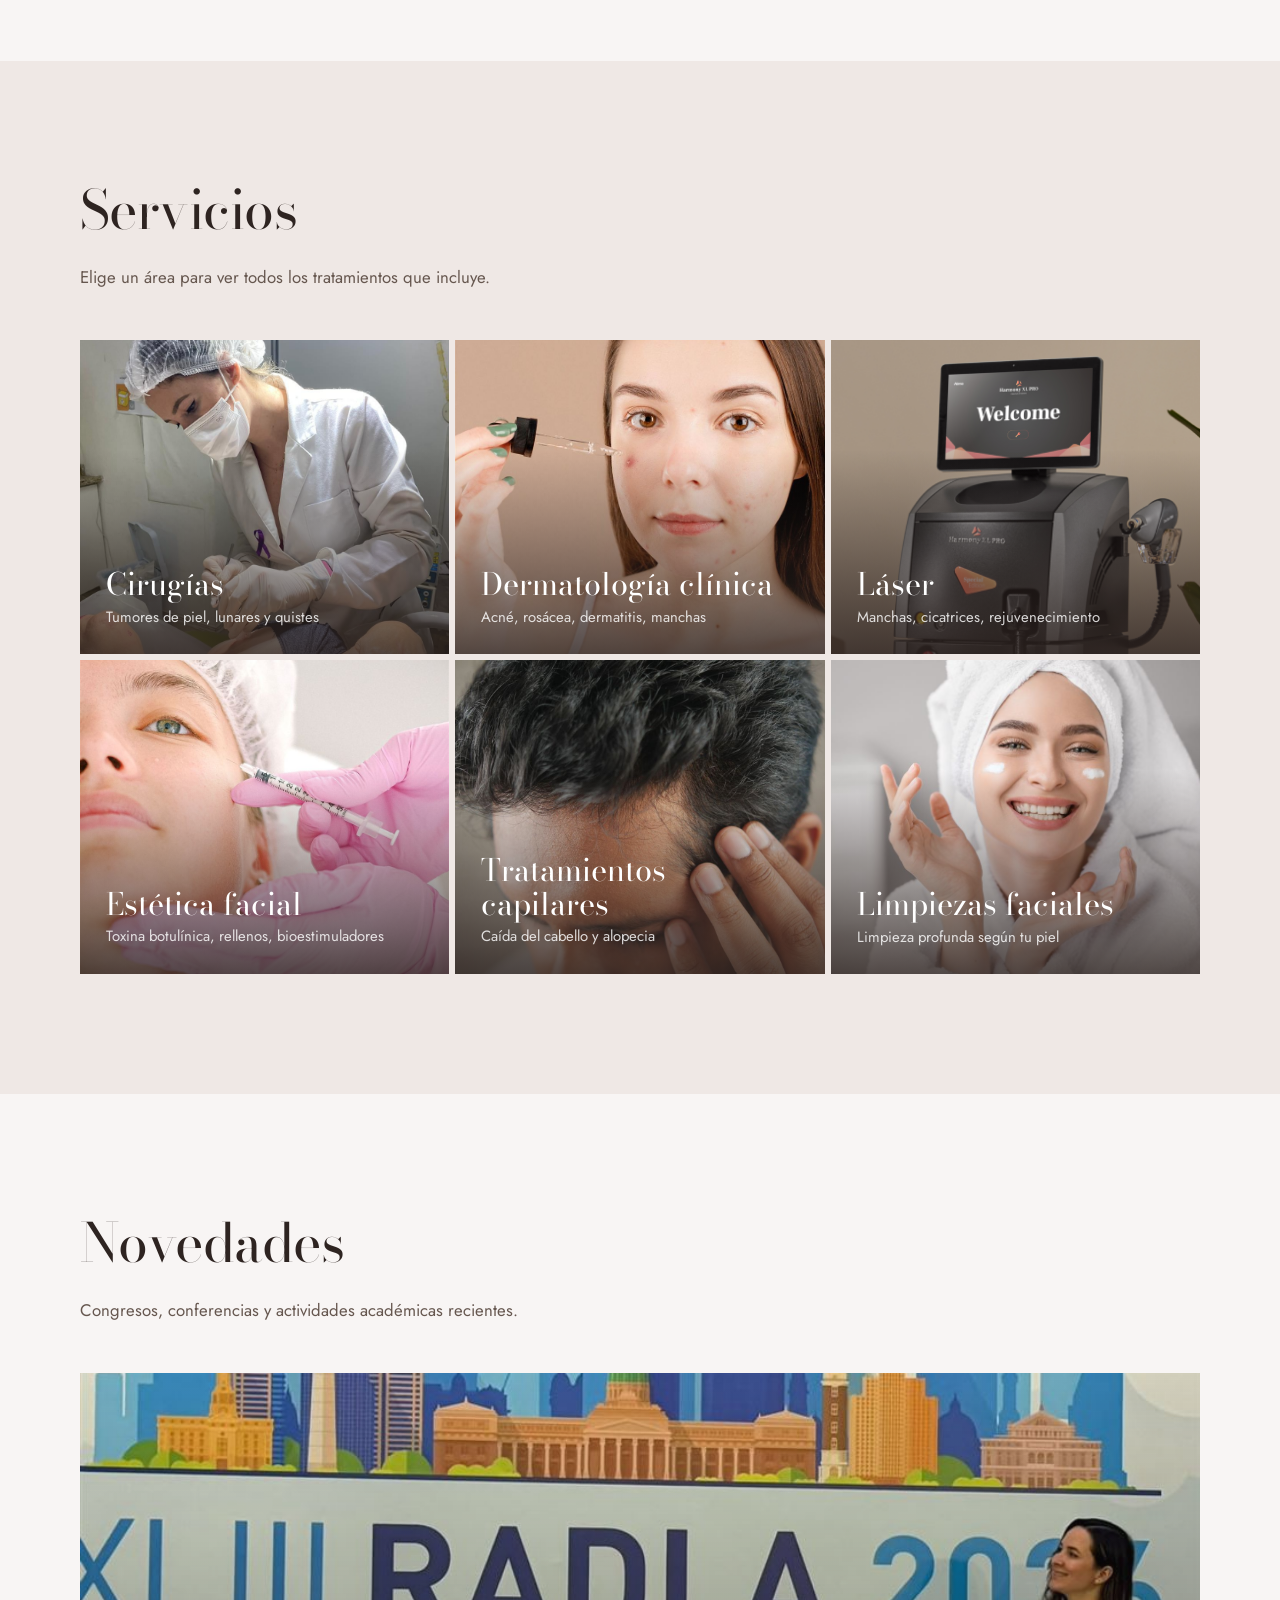
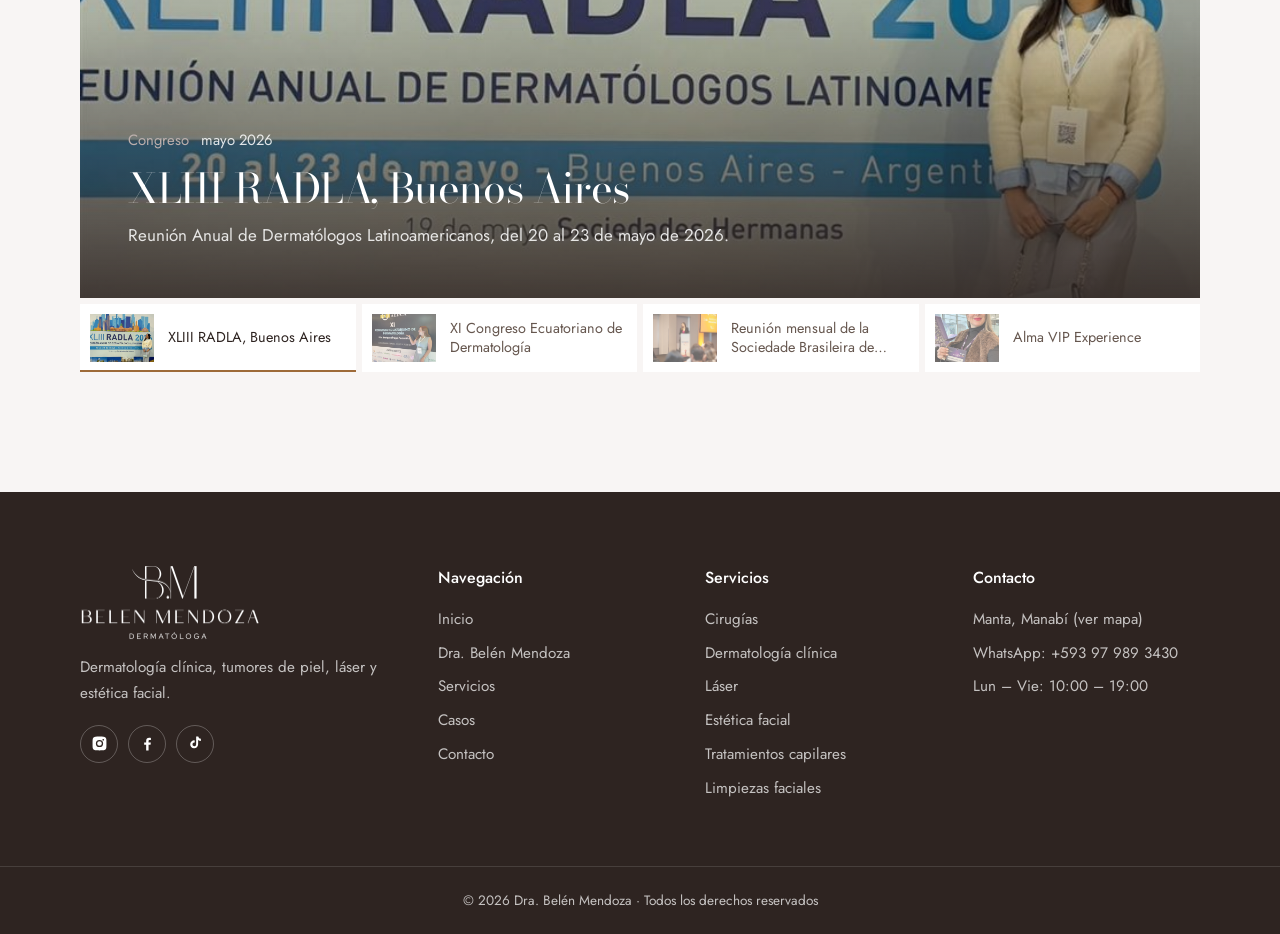
==== commit 4e95ba8d: "algunos cambios mayores" ====
--- a/index.html
+++ b/index.html
@@ -66,7 +66,7 @@
     <!-- ================= HERO: imagen a todo el ancho ================= -->
     <section class="cover">
       <div class="cover__media">
-        <img src="assets/img/laser.jpg" alt="" width="1400" height="933"><!-- ⚠️ reemplazar por foto o video de la Dra. en consultorio -->
+        <img src="assets/img/portada.jpg" alt="" width="1400" height="933"><!-- ⚠️ reemplazar por foto o video de la Dra. en consultorio -->
       </div>
       <div class="container cover__content">
         <p class="cover__kicker">Dermatóloga en Manta</p>
@@ -86,7 +86,7 @@
     <section class="intro-dra">
       <div class="container intro-dra__grid">
         <figure class="intro-dra__photo">
-          <img src="assets/img/doctora.jpg" alt="Dra. Belén Mendoza Macías" loading="lazy"><!-- ⚠️ reemplazar por foto de la Dra. -->
+          <img src="assets/img/dra/inicio.jpg" alt="Dra. Belén Mendoza Macías en su consultorio" loading="lazy">
         </figure>
         <div class="intro-dra__text">
           <h2>Dra. Belén Mendoza Macías</h2>
@@ -94,7 +94,7 @@
           <dl class="facts">
             <div><dt>Especialidad</dt><dd>Dermatología, Policlínica Geral do Rio de Janeiro, 2020–2023</dd></div>
             <div><dt>Fellowship</dt><dd>Dermatopatología con el Dr. Thiago Jeunon, 2023–2024</dd></div>
-            <div><dt>Miembro de</dt><dd>CILAD, ISBD, SILADEPA y Sociedad Ecuatoriana de Dermatología</dd></div>
+            <div><dt>Miembro de</dt><dd>CILAD, SBD, SILADEPA y Sociedad Ecuatoriana de Dermatología</dd></div>
           </dl>
           <a class="link-quiet" href="dra-belen-mendoza">Conocer su trayectoria</a>
         </div>
@@ -111,7 +111,7 @@
 
         <div class="tiles">
           <a class="tile" href="servicios#cirugias">
-            <img src="assets/img/cirugias.webp" alt="" loading="lazy">
+            <img src="assets/img/cirugias.jpg" alt="" loading="lazy">
             <span class="tile__body"><span class="tile__name">Cirugías</span><span class="tile__desc">Tumores de piel, lunares y quistes</span></span>
           </a>
           <a class="tile" href="servicios#clinica">
@@ -119,7 +119,7 @@
             <span class="tile__body"><span class="tile__name">Dermatología clínica</span><span class="tile__desc">Acné, rosácea, dermatitis, manchas</span></span>
           </a>
           <a class="tile" href="servicios#laser">
-            <img src="assets/img/s-laser.jpg" alt="" loading="lazy">
+            <img src="assets/img/laser.png" alt="" loading="lazy">
             <span class="tile__body"><span class="tile__name">Láser</span><span class="tile__desc">Manchas, cicatrices, rejuvenecimiento</span></span>
           </a>
           <a class="tile" href="servicios#estetica">
@@ -151,35 +151,35 @@
                La primera de la lista es la que se muestra al cargar. -->
           <div class="reel__stage">
             <article class="reel__item is-active">
-              <img src="assets/img/noticia-congreso.webp" alt="Conferencia en un congreso médico" loading="lazy">
-              <div class="reel__caption">
-                <p class="reel__meta"><span>Congreso</span>septiembre 2026</p>
-                <h3>Título del congreso</h3>
-                <p>Tema expuesto, ciudad y organizadores.</p>
+              <img src="assets/img/novedades/radla-2026.jpg" alt="La Dra. Belén Mendoza en la XLIII RADLA 2026, Buenos Aires" style="object-position: center 55%" loading="lazy">
+              <div class="reel__caption">
+                <p class="reel__meta"><span>Congreso</span>mayo 2026</p>
+                <h3>XLIII RADLA, Buenos Aires</h3>
+                <p>Reunión Anual de Dermatólogos Latinoamericanos, del 20 al 23 de mayo de 2026.</p>
               </div>
             </article>
             <article class="reel__item">
-              <img src="assets/img/noticia-charla.jpg" alt="Auditorio durante una charla" loading="lazy">
-              <div class="reel__caption">
-                <p class="reel__meta"><span>Charla</span>julio 2026</p>
-                <h3>Prevención del cáncer de piel</h3>
-                <p>A quién iba dirigida y los mensajes principales.</p>
+              <img src="assets/img/novedades/congreso-ecuatoriano.jpg" alt="La Dra. Belén Mendoza en el XI Congreso Ecuatoriano de Dermatología" style="object-position: center 40%" loading="lazy">
+              <div class="reel__caption">
+                <p class="reel__meta"><span>Congreso</span>[fecha]</p>
+                <h3>XI Congreso Ecuatoriano de Dermatología</h3>
+                <p>Congreso “Dr. Enrique Úraga Pazmiño”: conectando ciencia, unión y futuro.</p>
               </div>
             </article>
             <article class="reel__item">
-              <img src="assets/img/noticia-formacion.jpg" alt="Médicos en una capacitación" loading="lazy">
-              <div class="reel__caption">
-                <p class="reel__meta"><span>Formación</span>mayo 2026</p>
-                <h3>Nueva certificación</h3>
-                <p>Descripción de la capacitación o certificación obtenida.</p>
+              <img src="assets/img/novedades/ponencia.jpg" alt="La Dra. Belén Mendoza dando una ponencia" style="object-position: center 35%" loading="lazy">
+              <div class="reel__caption">
+                <p class="reel__meta"><span>Ponencia</span>2022</p>
+                <h3>Reunión mensual de la Sociedade Brasileira de Dermatologia</h3>
+                <p>Presentación de casos clínicos en Río de Janeiro.</p>
               </div>
             </article>
             <article class="reel__item">
-              <img src="assets/img/graduacion.jpg" alt="Ceremonia de graduación" loading="lazy">
-              <div class="reel__caption">
-                <p class="reel__meta"><span>Formación</span>2024</p>
-                <h3>Fellowship en dermatopatología</h3>
-                <p>Cierre del fellowship con el Dr. Thiago Jeunon en Río de Janeiro.</p>
+              <img src="assets/img/novedades/alma.jpg" alt="La Dra. Belén Mendoza en el evento Alma VIP Experience" style="object-position: center 30%" loading="lazy">
+              <div class="reel__caption">
+                <p class="reel__meta"><span>Láser</span>febrero 2026</p>
+                <h3>Alma VIP Experience</h3>
+                <p>Capacitación en tecnologías láser de Alma, del 28 de febrero al 1 de marzo de 2026.</p>
               </div>
             </article>
           </div>
--- a/styles.css
+++ b/styles.css
@@ -376,10 +376,23 @@
 
 /* Formación: sí es una secuencia, por eso lleva años */
 .timeline { list-style: none; margin: 0; padding: 0; border-top: 1px solid var(--line); }
-.timeline li { display: grid; grid-template-columns: 240px 1fr; gap: 32px; padding: 30px 0; border-bottom: 1px solid var(--line); align-items: baseline; }
+.timeline li { display: grid; grid-template-columns: 220px minmax(0, 1fr) 104px; gap: 32px; padding: 28px 0; border-bottom: 1px solid var(--line); align-items: center; }
 .timeline__year { font-family: var(--font-display); font-size: clamp(1.7rem, 2.6vw, 2.2rem); color: var(--caramel); line-height: 1; }
 .timeline h3 { margin-bottom: 6px; }
-.timeline p { color: var(--ink-soft); margin: 0; }
+.timeline p { color: var(--ink-soft); margin: 0; max-width: 60ch; }
+/* Foto pequeña de cada etapa */
+.timeline__photo { width: 104px; aspect-ratio: 4 / 5; overflow: hidden; box-shadow: 0 10px 24px rgba(46, 36, 33, .14); transform: rotate(2deg); transition: transform .3s; }
+.timeline li:nth-child(even) .timeline__photo { transform: rotate(-2deg); }
+.timeline__photo:hover { transform: rotate(0) scale(1.04); }
+.timeline__photo img { width: 100%; height: 100%; object-fit: cover; object-position: center 25%; }
+
+/* Trabajos presentados */
+.pubs { list-style: none; margin: 0; padding: 0; border-top: 1px solid var(--line); }
+.pubs li { padding: 22px 0; border-bottom: 1px solid var(--line); }
+.pubs h3 { font-size: 1.3rem; margin-bottom: 6px; }
+.pubs p { margin: 0; color: var(--ink-soft); font-size: .95rem; }
+
+.cta-band__actions { display: flex; flex-wrap: wrap; justify-content: center; gap: 14px; }
 
 .split-intro { display: grid; grid-template-columns: 1fr 1.3fr; gap: clamp(32px, 6vw, 90px); align-items: start; }
 .memberships { list-style: none; margin: 0; padding: 0; border-top: 1px solid var(--line); }
@@ -390,7 +403,7 @@
 
 .about-band--plain { background: var(--taupe); }
 .events { list-style: none; margin: 0; padding: 0; display: grid; grid-template-columns: 1fr 1fr; gap: 0 48px; }
-.events li { padding: 16px 0; border-top: 1px solid rgba(255, 255, 255, .25); }
+.events li { display: grid; grid-template-columns: 64px minmax(0, 1fr); gap: 8px; padding: 16px 0; border-top: 1px solid rgba(255, 255, 255, .25); }
 .events span { display: inline-block; min-width: 64px; color: rgba(255, 255, 255, .7); }
 
 /* ---------- Página Servicios ---------- */
@@ -643,7 +656,10 @@
   .reel__thumb img { width: 100%; height: auto; aspect-ratio: 4 / 3; }
   .reel__thumb span { display: none; }
   .intro-dra__photo { max-width: 440px; }
-  .timeline li { grid-template-columns: 1fr; gap: 8px; }
+  .timeline li { grid-template-columns: minmax(0, 1fr) 84px; gap: 8px 20px; }
+  .timeline__year { grid-column: 1; }
+  .timeline__body { grid-column: 1; }
+  .timeline__photo { grid-column: 2; grid-row: 1 / span 2; width: 84px; }
   .events { grid-template-columns: 1fr; }
 }
 
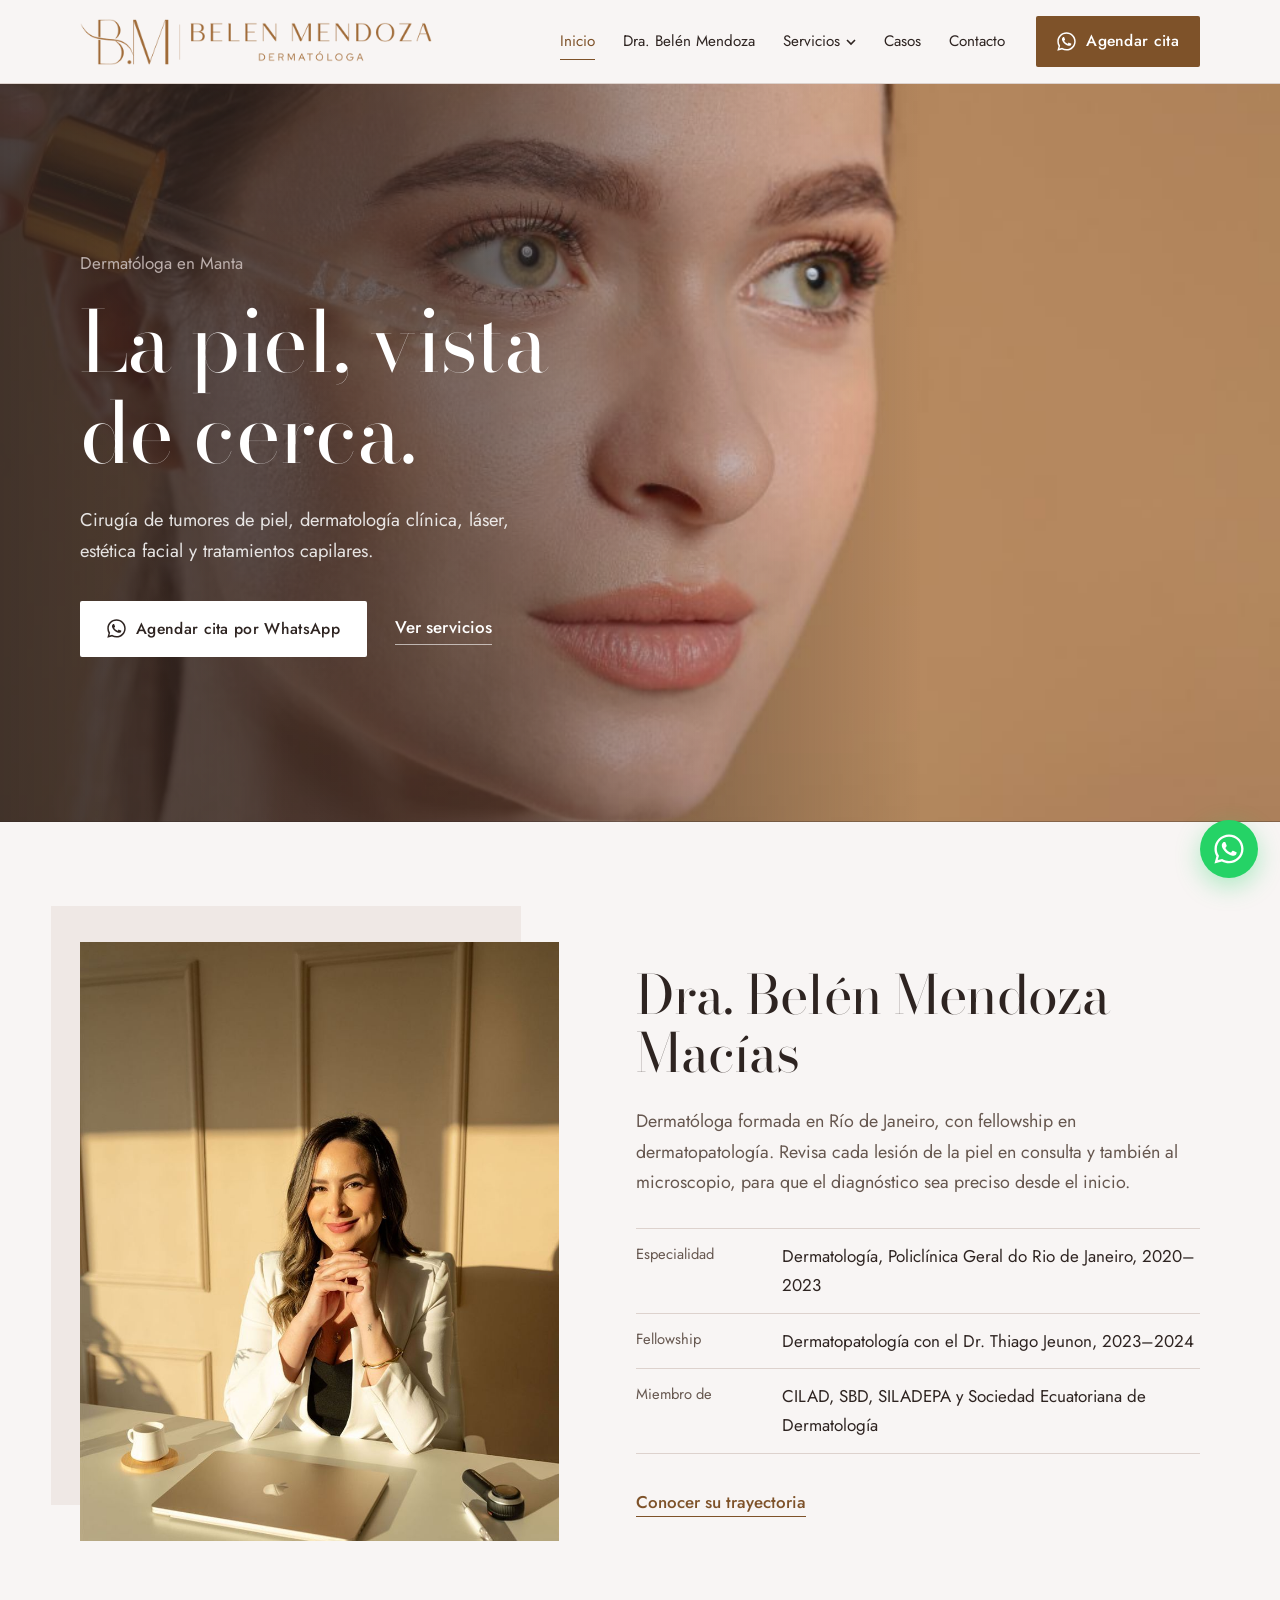
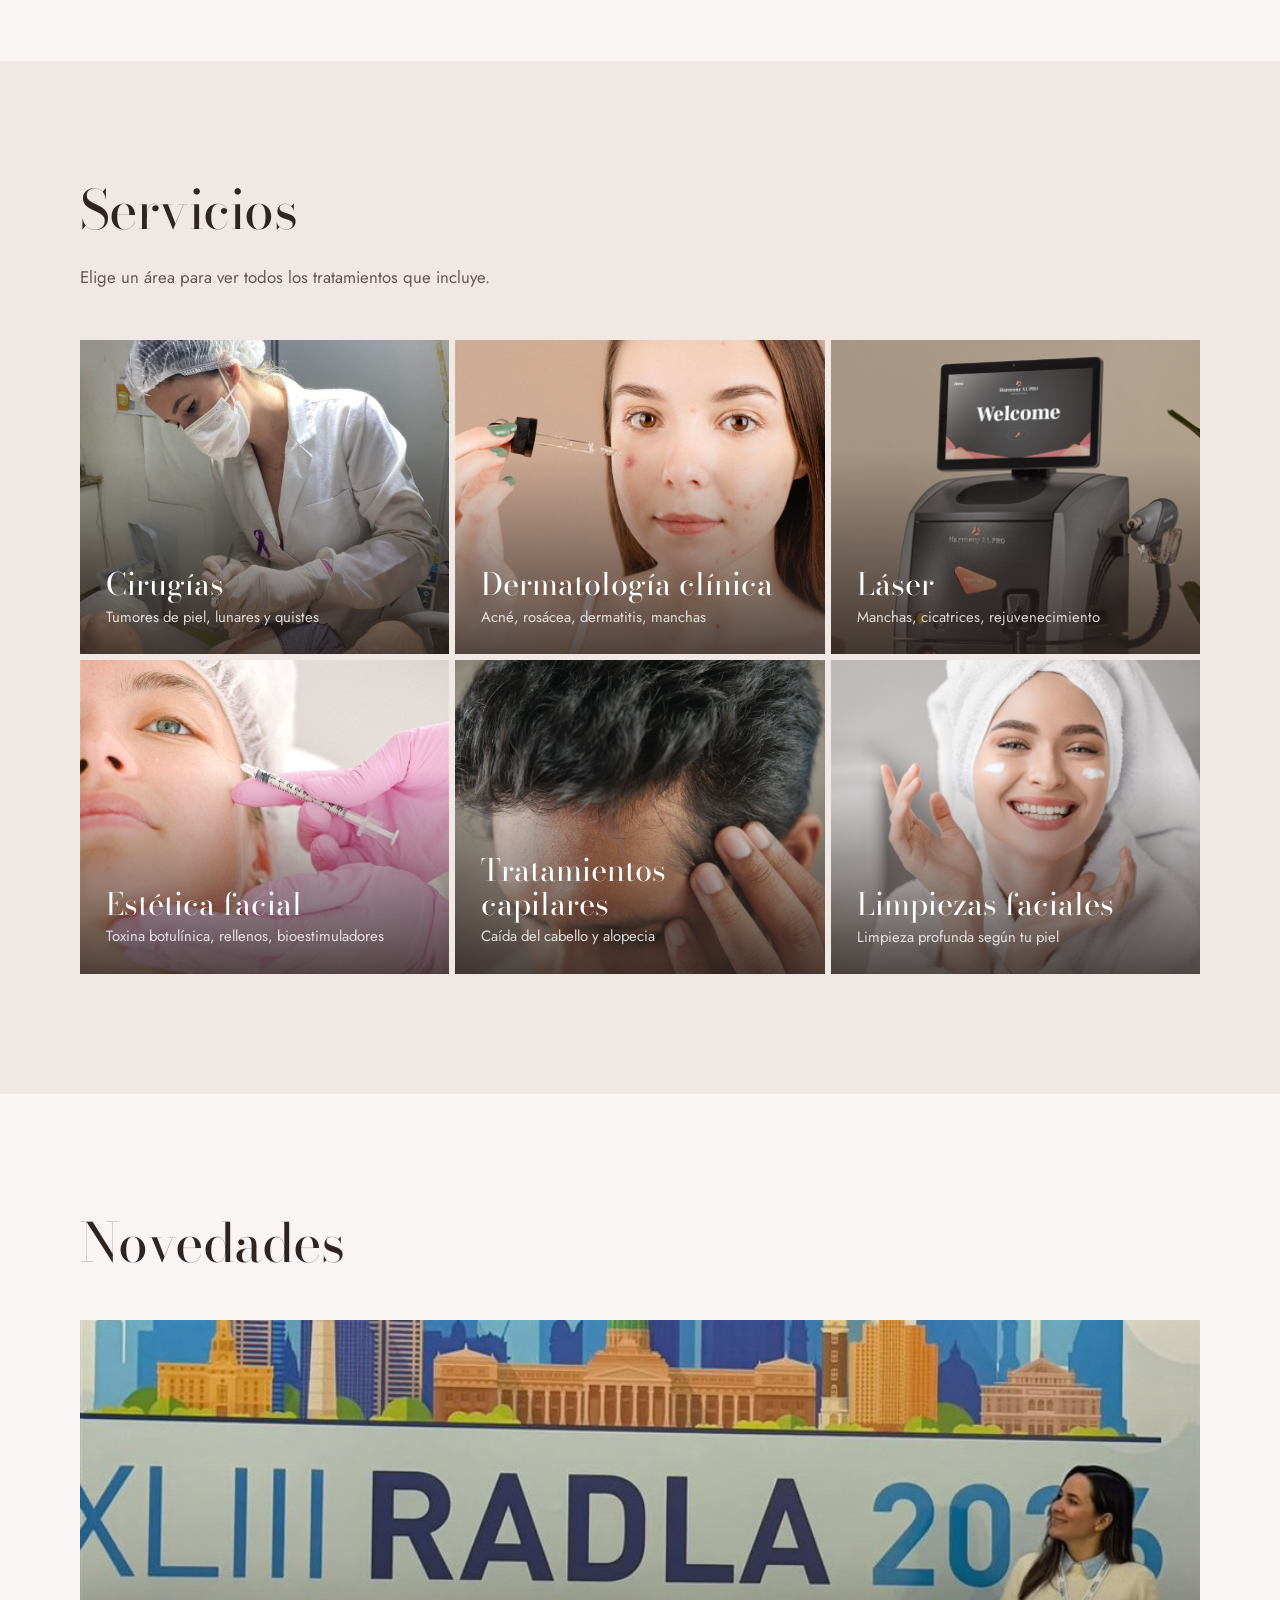
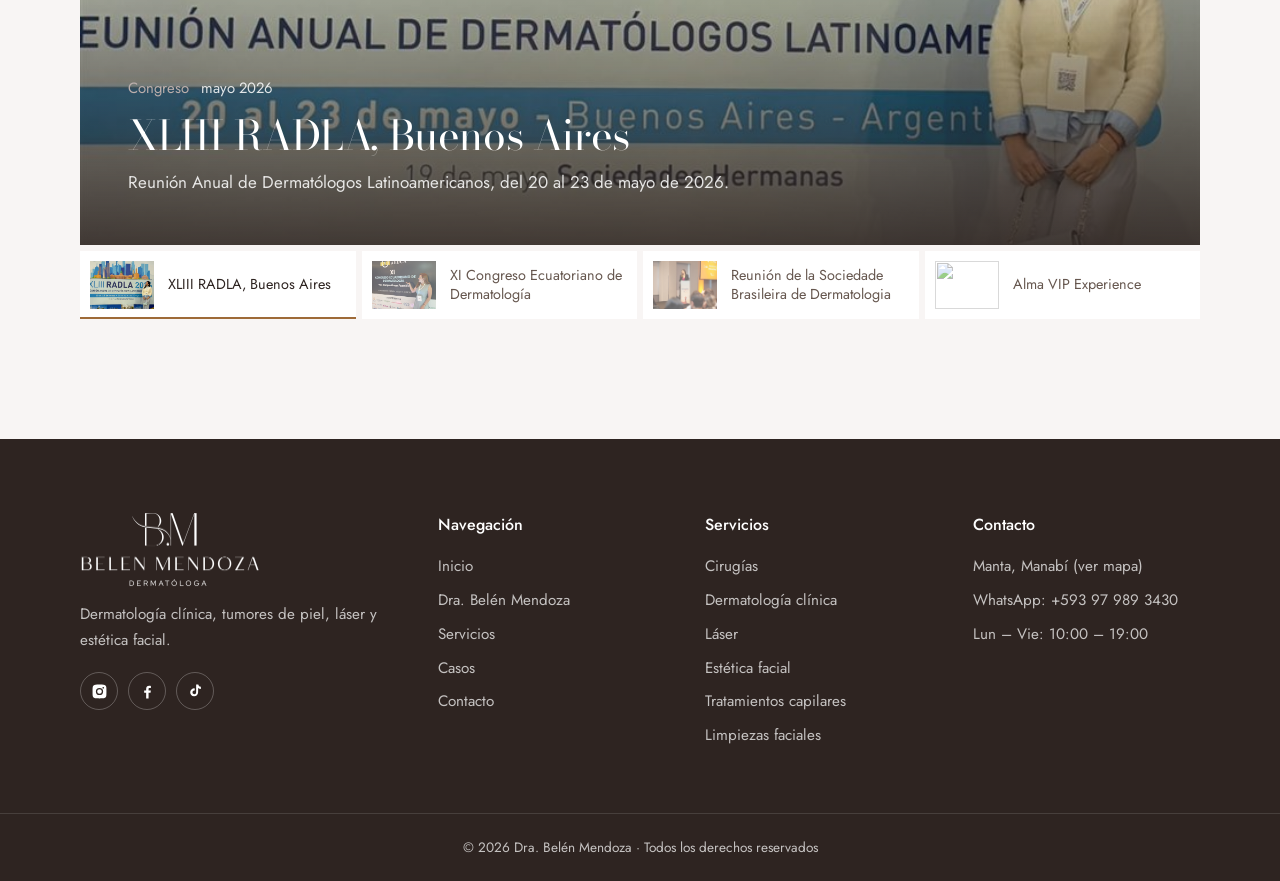
==== commit 070ee324: "cambios en imagenes" ====
--- a/index.html
+++ b/index.html
@@ -143,7 +143,6 @@
       <div class="container">
         <div class="section-intro">
           <h2>Novedades</h2>
-          <p>Congresos, conferencias y actividades académicas recientes.</p>
         </div>
 
         <div class="reel" data-interval="6000">
@@ -161,7 +160,7 @@
             <article class="reel__item">
               <img src="assets/img/novedades/congreso-ecuatoriano.jpg" alt="La Dra. Belén Mendoza en el XI Congreso Ecuatoriano de Dermatología" style="object-position: center 40%" loading="lazy">
               <div class="reel__caption">
-                <p class="reel__meta"><span>Congreso</span>[fecha]</p>
+                <p class="reel__meta"><span>Congreso</span>Octubre 2026</p>
                 <h3>XI Congreso Ecuatoriano de Dermatología</h3>
                 <p>Congreso “Dr. Enrique Úraga Pazmiño”: conectando ciencia, unión y futuro.</p>
               </div>
@@ -170,7 +169,7 @@
               <img src="assets/img/novedades/ponencia.jpg" alt="La Dra. Belén Mendoza dando una ponencia" style="object-position: center 35%" loading="lazy">
               <div class="reel__caption">
                 <p class="reel__meta"><span>Ponencia</span>2022</p>
-                <h3>Reunión mensual de la Sociedade Brasileira de Dermatologia</h3>
+                <h3>Reunión de la Sociedade Brasileira de Dermatologia</h3>
                 <p>Presentación de casos clínicos en Río de Janeiro.</p>
               </div>
             </article>
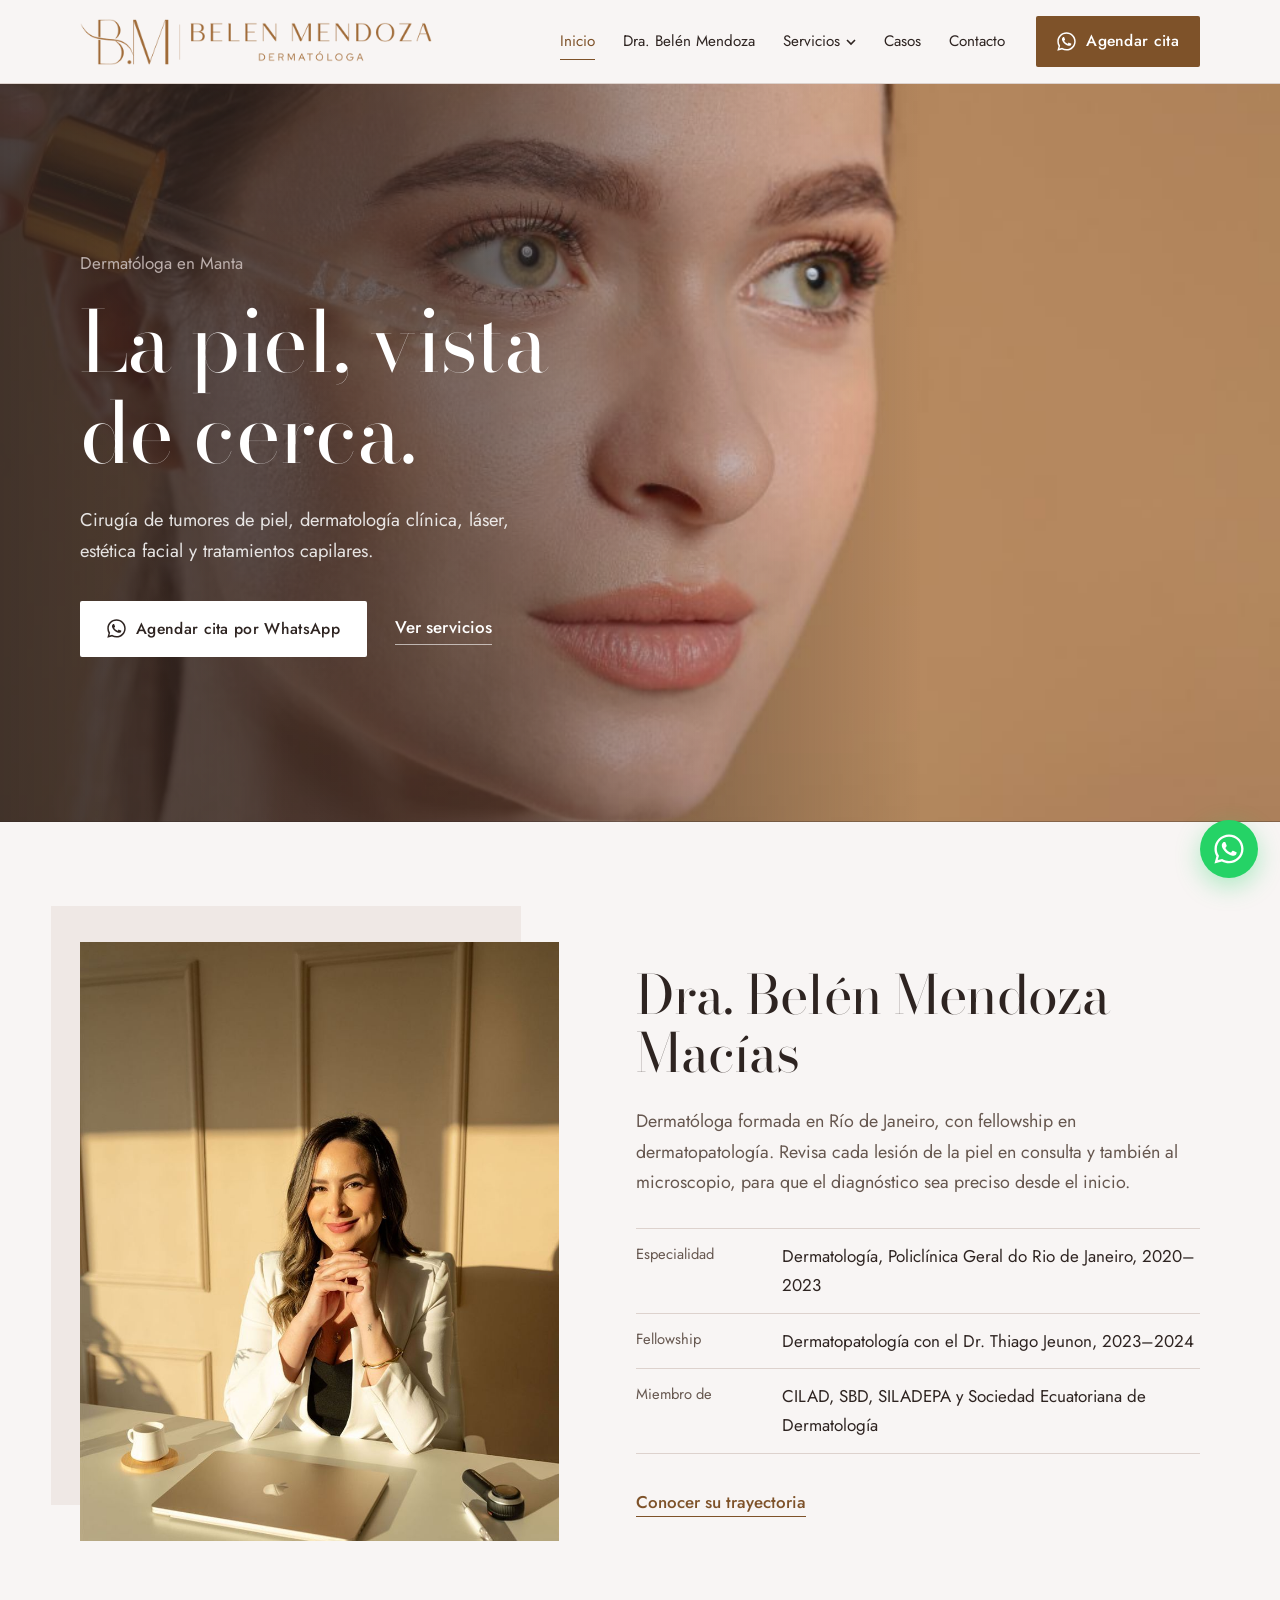
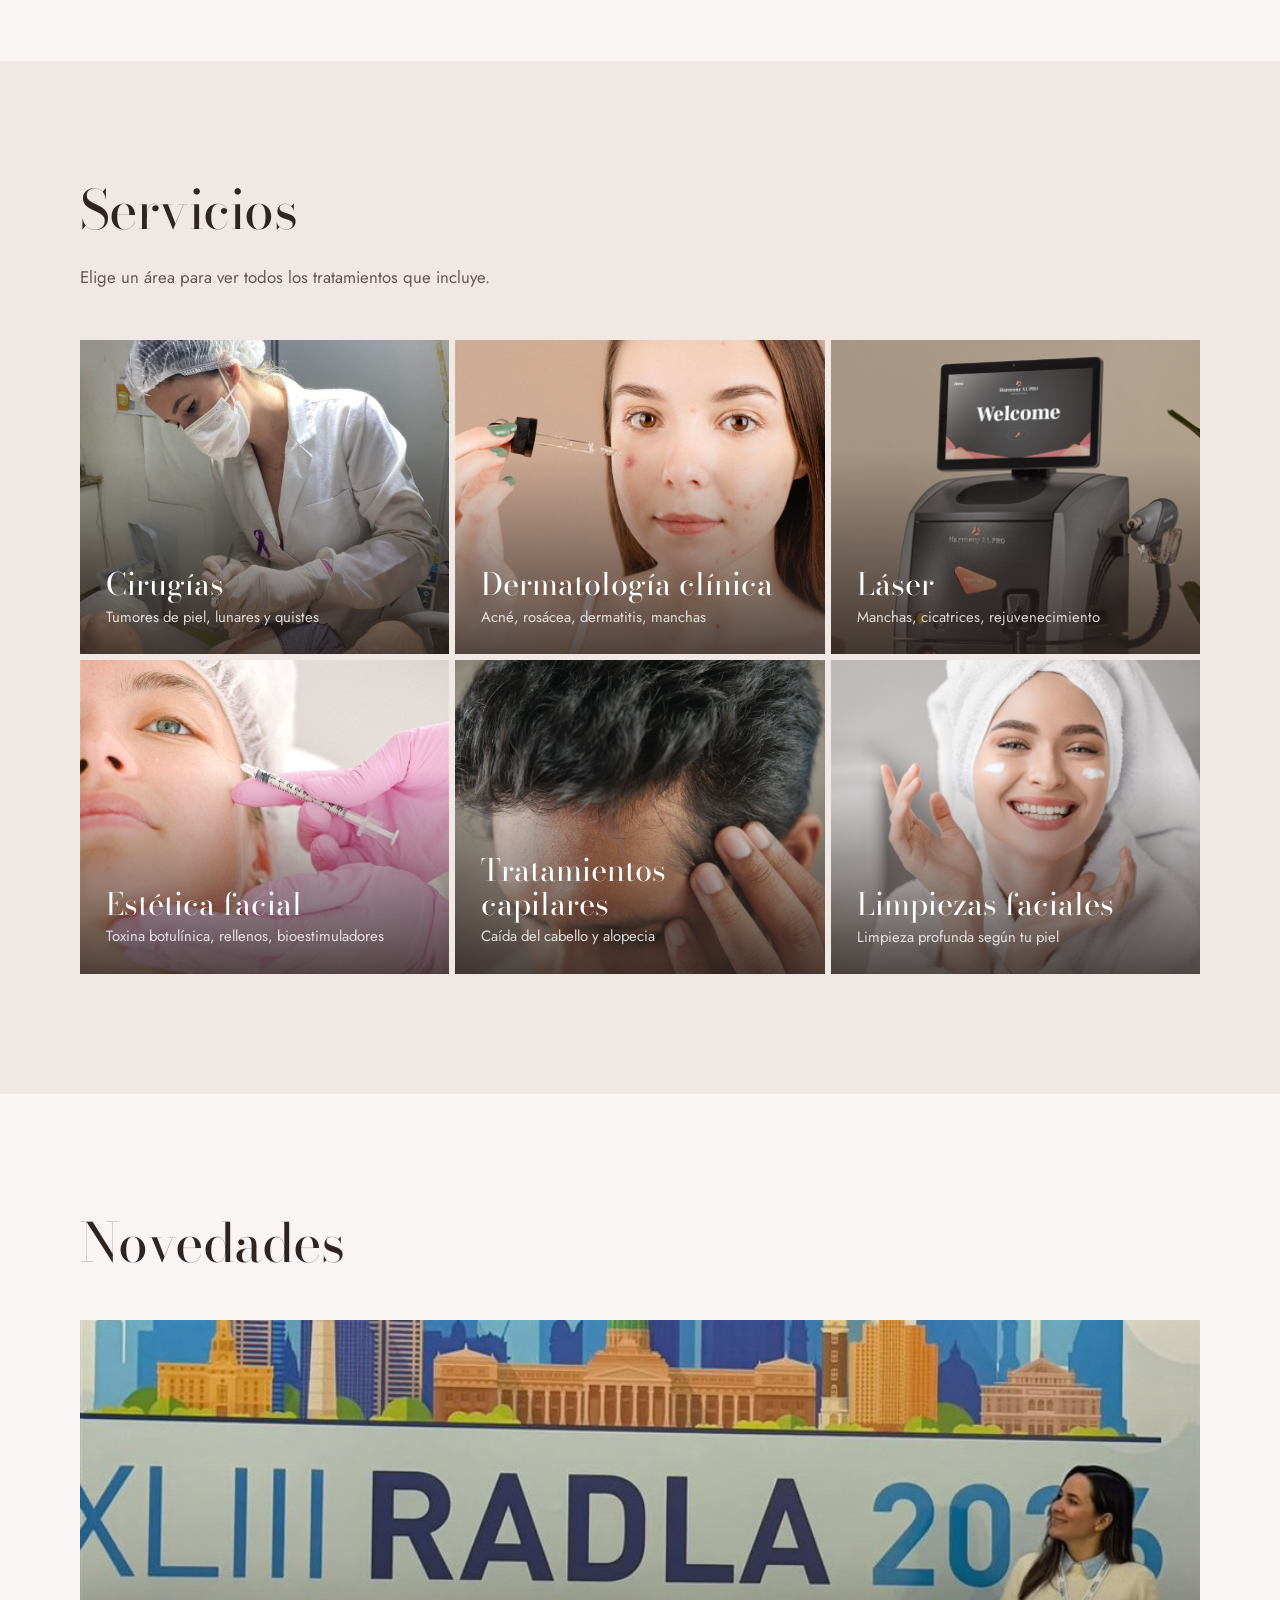
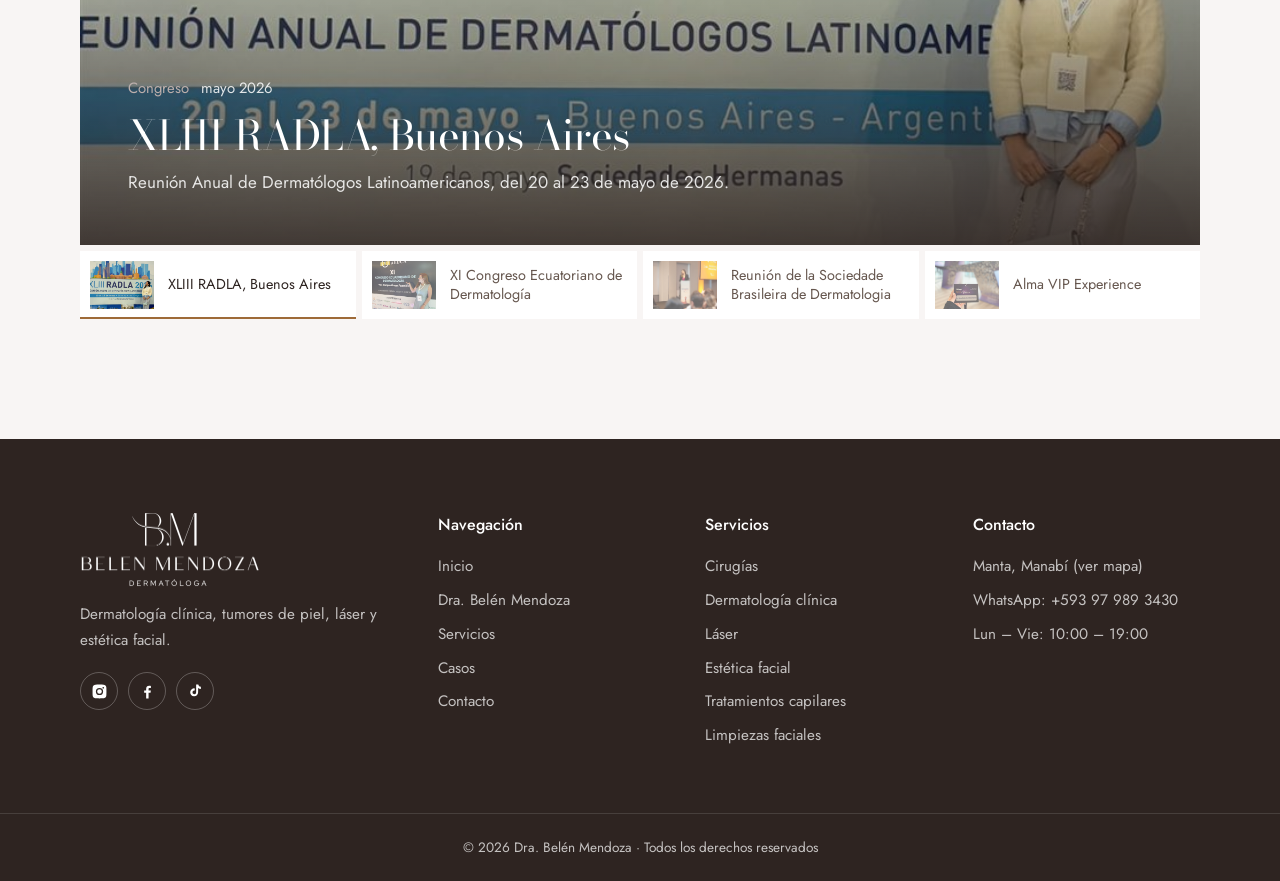
==== commit 02800a83: "cambio fotos" ====
--- a/index.html
+++ b/index.html
@@ -174,7 +174,7 @@
               </div>
             </article>
             <article class="reel__item">
-              <img src="assets/img/novedades/alma.jpg" alt="La Dra. Belén Mendoza en el evento Alma VIP Experience" style="object-position: center 30%" loading="lazy">
+              <img src="assets/img/novedades/alma.jpg" alt="Credencial de la Dra. Belén Mendoza en Alma VIP Experience" style="object-position: center 55%" loading="lazy">
               <div class="reel__caption">
                 <p class="reel__meta"><span>Láser</span>febrero 2026</p>
                 <h3>Alma VIP Experience</h3>
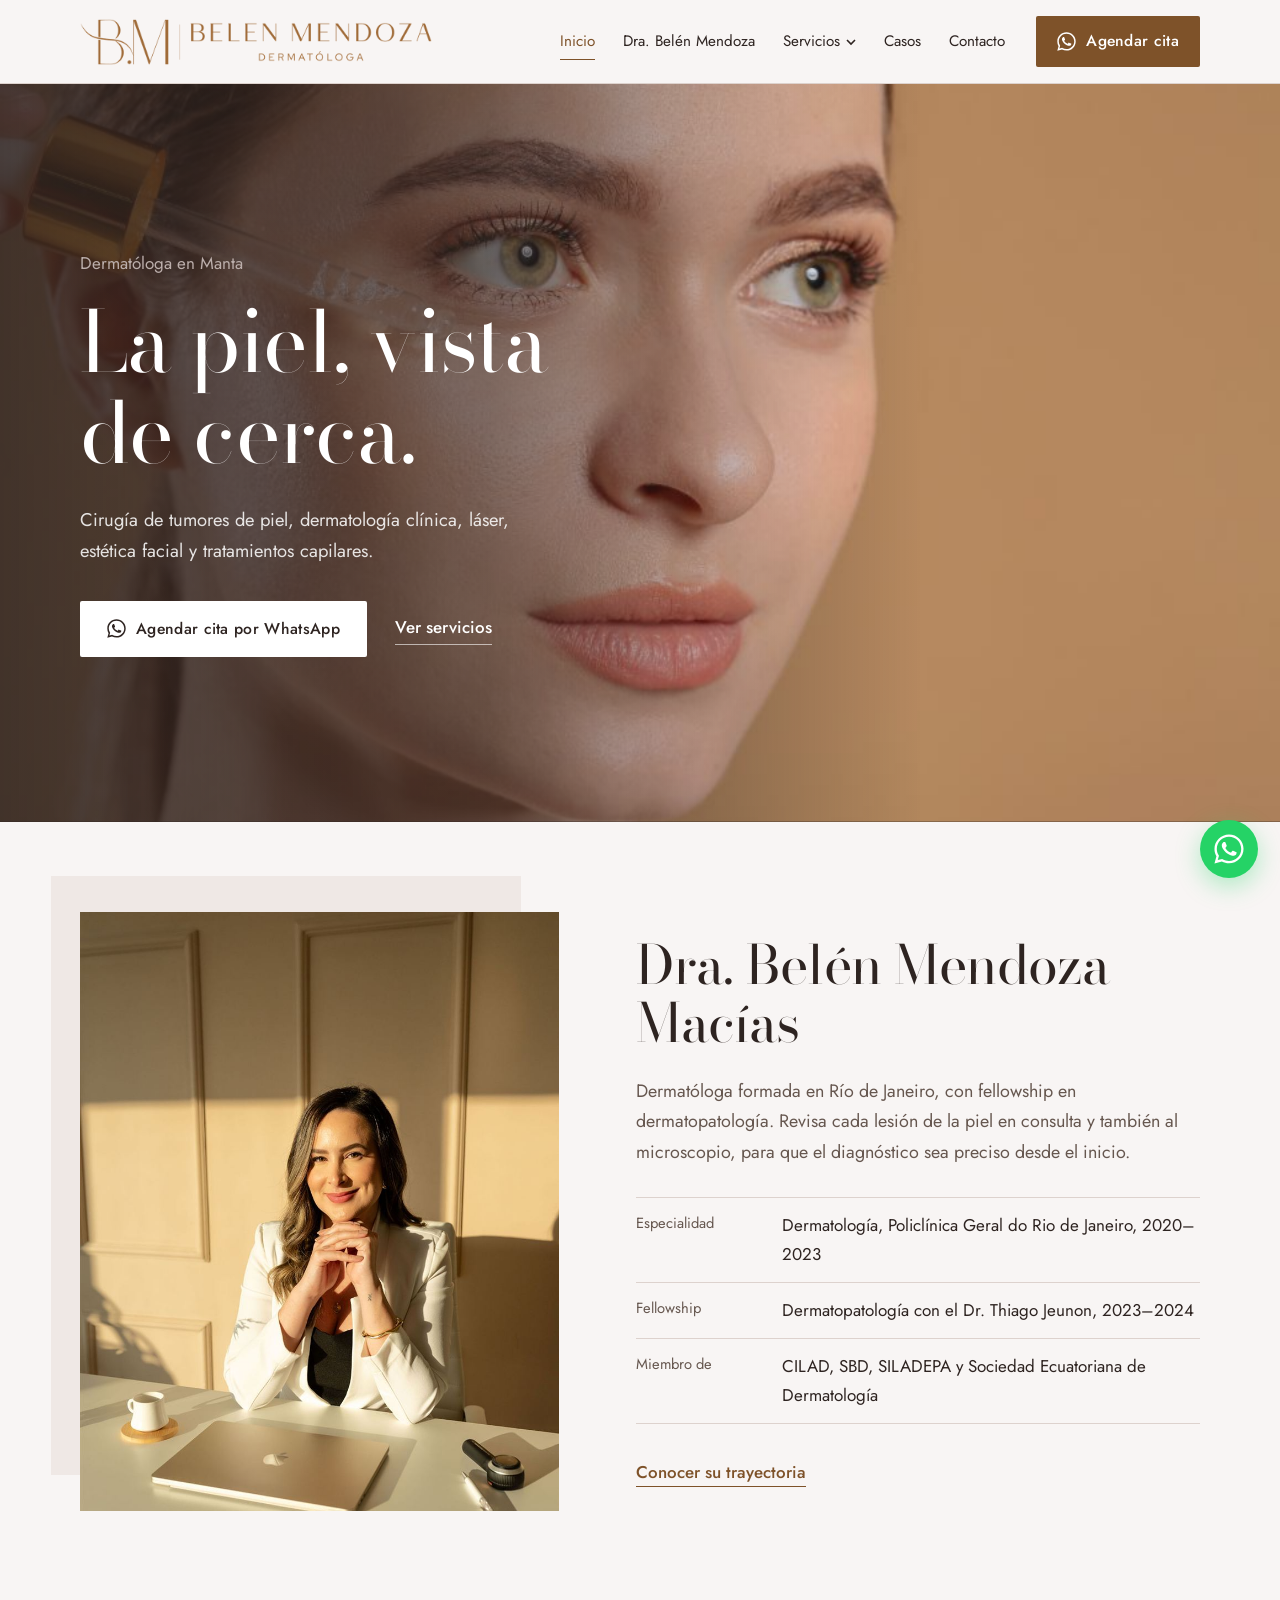
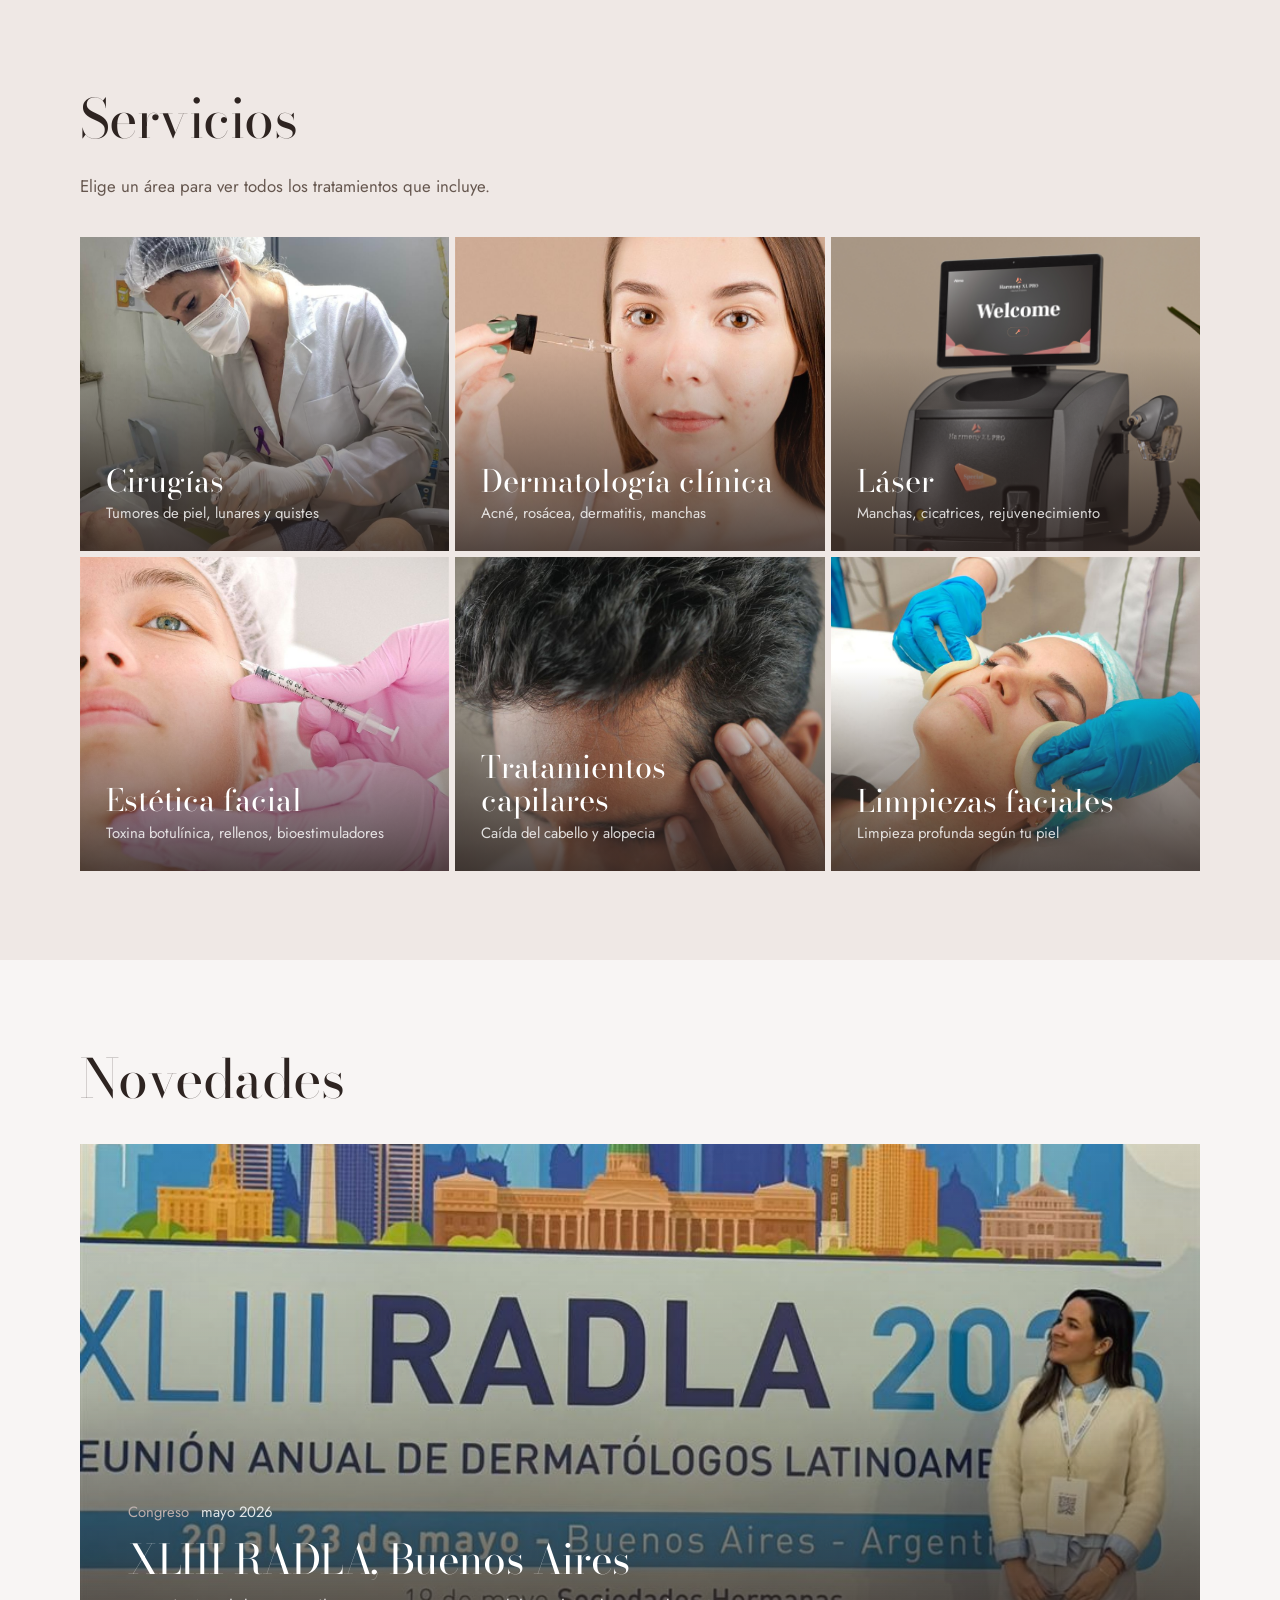
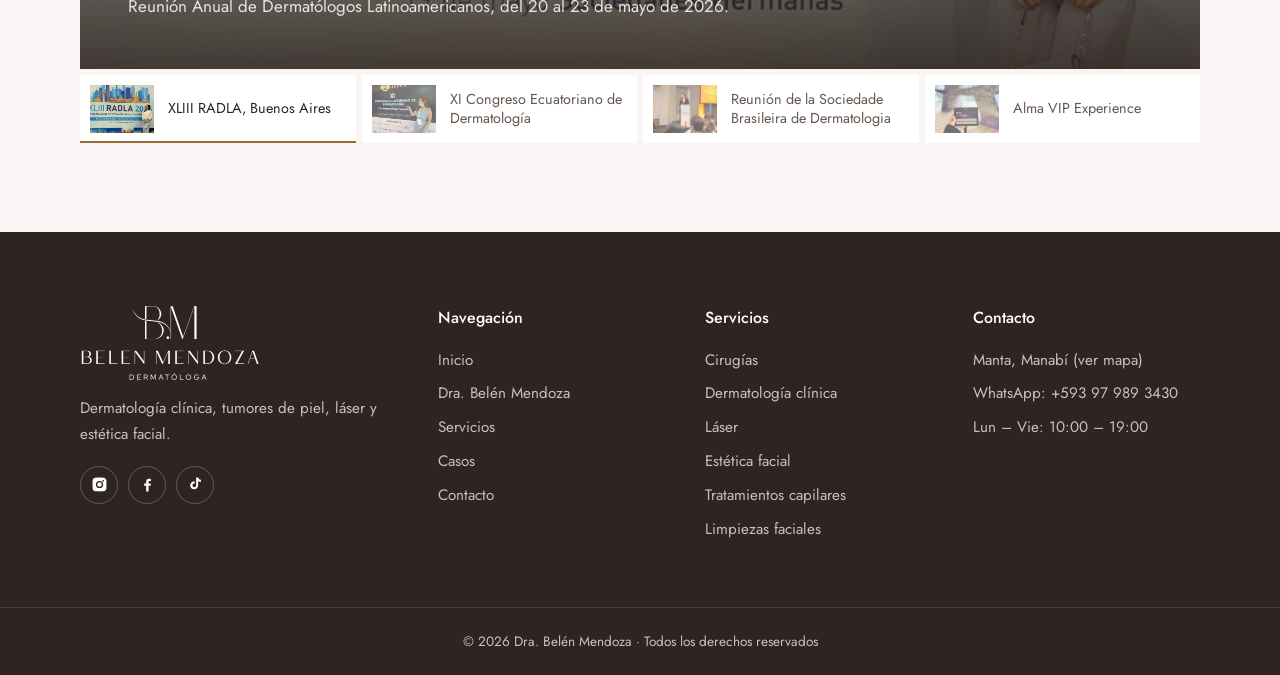
==== commit 3f83e0da: "nuevos cambios" ====
--- a/index.html
+++ b/index.html
@@ -5,7 +5,7 @@
   <meta name="viewport" content="width=device-width, initial-scale=1.0">
   <title>Dra. Belén Mendoza | Dermatóloga · Tumores de piel y Láser</title>
   <meta name="description" content="Dra. Belén Mendoza, dermatóloga especialista en tumores de piel, dermatología clínica, láser y estética facial. Agenda tu cita por WhatsApp.">
-  <link rel="canonical" href="https://DOMINIO.com/">
+  <link rel="canonical" href="https://drabelenmendozamacias.com/">
   <meta property="og:title" content="Dra. Belén Mendoza | Dermatóloga">
   <meta property="og:description" content="Especialista en tumores de piel, láser y dermatología clínica y estética.">
   <meta property="og:type" content="website">
@@ -14,7 +14,7 @@
   <link rel="apple-touch-icon" href="assets/brand/apple-touch-icon.png">
   <link rel="manifest" href="site.webmanifest">
   <meta name="theme-color" content="#9E6A38">
-  <meta property="og:image" content="https://DOMINIO.com/assets/brand/og-image.png">
+  <meta property="og:image" content="https://drabelenmendozamacias.com/assets/brand/og-image.png">
   <link rel="preconnect" href="https://fonts.googleapis.com">
   <link rel="preconnect" href="https://fonts.gstatic.com" crossorigin>
   <link href="https://fonts.googleapis.com/css2?family=Bodoni+Moda:ital,opsz,wght@0,6..96,400..600;1,6..96,400&family=Jost:wght@400;500&display=swap" rel="stylesheet">
--- a/styles.css
+++ b/styles.css
@@ -72,10 +72,10 @@
 :focus-visible { outline: 2px solid var(--caramel); outline-offset: 3px; }
 
 .container { width: 100%; max-width: var(--max-w); margin: 0 auto; padding: 0 var(--gutter); }
-.section { padding: clamp(72px, 10vw, 120px) 0; }
+.section { padding: clamp(56px, 7vw, 92px) 0; }
 .section--tint { background: var(--rose-tint); }
 
-.section-intro { max-width: 560px; margin-bottom: 48px; }
+.section-intro { max-width: 560px; margin-bottom: 36px; }
 .section-intro p { color: var(--ink-soft); font-size: 1.05rem; }
 .section-intro--light p { color: rgba(255, 255, 255, .78); }
 .center-link { text-align: center; margin: 48px 0 0; }
@@ -258,7 +258,7 @@
 @keyframes rise { from { transform: translateY(24px); opacity: 0; } }
 
 /* ---------- La doctora (resumen en el Inicio) ---------- */
-.intro-dra { padding: clamp(72px, 10vw, 120px) 0; }
+.intro-dra { padding: clamp(56px, 7vw, 92px) 0; }
 .intro-dra__grid { display: grid; grid-template-columns: .85fr 1fr; gap: clamp(40px, 6vw, 96px); align-items: center; }
 .intro-dra__photo { position: relative; aspect-ratio: 4 / 5; }
 .intro-dra__photo::before { content: ""; position: absolute; inset: -6% 8% 6% -6%; background: var(--rose-tint); }
@@ -335,7 +335,7 @@
 @keyframes progress { from { width: 0; } to { width: 100%; } }
 
 /* ---------- Banda sobre la doctora (topo) ---------- */
-.about-band { background: var(--taupe); color: #fff; padding: clamp(72px, 10vw, 120px) 0; }
+.about-band { background: var(--taupe); color: #fff; padding: clamp(56px, 7vw, 92px) 0; }
 .about-band h2 { color: #fff; }
 .about-band__grid { display: grid; grid-template-columns: .85fr 1fr; gap: clamp(40px, 6vw, 90px); align-items: center; }
 .about-band__photo { aspect-ratio: 4 / 5; overflow: hidden; }
@@ -348,19 +348,19 @@
 .creds dd { margin: 0; }
 
 /* ---------- Banda final ---------- */
-.cta-band { background: var(--rose); color: var(--cacao); text-align: center; padding: clamp(64px, 9vw, 104px) 0; }
+.cta-band { background: var(--rose); color: var(--cacao); text-align: center; padding: clamp(52px, 7vw, 84px) 0; }
 .cta-band h2 { max-width: 18ch; margin-left: auto; margin-right: auto; }
 .cta-band p { max-width: 46ch; margin: 0 auto 30px; color: #4A3C37; }
 
 /* ---------- Encabezado de páginas internas ---------- */
-.page-hero { padding: clamp(64px, 8vw, 104px) 0 clamp(48px, 6vw, 72px); text-align: center; }
+.page-hero { padding: clamp(48px, 6vw, 80px) 0 clamp(36px, 4.5vw, 56px); text-align: center; }
 .page-hero p { max-width: 54ch; margin: 0 auto; color: var(--ink-soft); font-size: 1.1rem; }
 .page-hero--left { text-align: left; }
 .page-hero--left p { margin: 0; }
 
 /* ---------- Página Dra.: perfil ---------- */
-.profile { padding: clamp(48px, 7vw, 96px) 0 clamp(72px, 9vw, 120px); }
-.profile__grid { display: grid; grid-template-columns: .9fr 1fr; gap: clamp(40px, 6vw, 96px); align-items: end; }
+.profile { padding: clamp(40px, 5vw, 72px) 0 clamp(56px, 7vw, 92px); }
+.profile__grid { display: grid; grid-template-columns: .8fr 1fr; gap: clamp(40px, 6vw, 88px); align-items: center; }
 .profile__photo { position: relative; aspect-ratio: 3 / 4; }
 .profile__photo::before {
   content: "";
@@ -376,30 +376,57 @@
 
 /* Formación: sí es una secuencia, por eso lleva años */
 .timeline { list-style: none; margin: 0; padding: 0; border-top: 1px solid var(--line); }
-.timeline li { display: grid; grid-template-columns: 220px minmax(0, 1fr) 104px; gap: 32px; padding: 28px 0; border-bottom: 1px solid var(--line); align-items: center; }
+.timeline li { display: grid; grid-template-columns: 200px minmax(0, 1fr) 96px; gap: 28px; padding: 20px 0; border-bottom: 1px solid var(--line); align-items: center; }
 .timeline__year { font-family: var(--font-display); font-size: clamp(1.7rem, 2.6vw, 2.2rem); color: var(--caramel); line-height: 1; }
 .timeline h3 { margin-bottom: 6px; }
 .timeline p { color: var(--ink-soft); margin: 0; max-width: 60ch; }
 /* Foto pequeña de cada etapa */
-.timeline__photo { width: 104px; aspect-ratio: 4 / 5; overflow: hidden; box-shadow: 0 10px 24px rgba(46, 36, 33, .14); transform: rotate(2deg); transition: transform .3s; }
+.timeline__photo { width: 96px; aspect-ratio: 4 / 5; overflow: hidden; box-shadow: 0 10px 24px rgba(46, 36, 33, .14); transform: rotate(2deg); transition: transform .3s; }
 .timeline li:nth-child(even) .timeline__photo { transform: rotate(-2deg); }
 .timeline__photo:hover { transform: rotate(0) scale(1.04); }
 .timeline__photo img { width: 100%; height: 100%; object-fit: cover; object-position: center 25%; }
 
-/* Trabajos presentados */
-.pubs { list-style: none; margin: 0; padding: 0; border-top: 1px solid var(--line); }
-.pubs li { padding: 22px 0; border-bottom: 1px solid var(--line); }
-.pubs h3 { font-size: 1.3rem; margin-bottom: 6px; }
-.pubs p { margin: 0; color: var(--ink-soft); font-size: .95rem; }
 
 .cta-band__actions { display: flex; flex-wrap: wrap; justify-content: center; gap: 14px; }
 
 .split-intro { display: grid; grid-template-columns: 1fr 1.3fr; gap: clamp(32px, 6vw, 90px); align-items: start; }
-.memberships { list-style: none; margin: 0; padding: 0; border-top: 1px solid var(--line); }
-.memberships li { display: flex; align-items: center; gap: 24px; padding: 22px 0; border-bottom: 1px solid var(--line); }
-.membership__logo { width: 72px; height: 72px; flex-shrink: 0; border-radius: 50%; font-size: .75rem; }
-.memberships h3 { font-size: 1.3rem; margin-bottom: 2px; }
-.memberships p { margin: 0; color: var(--ink-soft); font-size: .95rem; }
+/* Sociedades: un bloque de color de la marca por sociedad, con la sigla en grande */
+.societies { list-style: none; margin: 0; padding: 0; display: grid; grid-template-columns: repeat(4, minmax(0, 1fr)); gap: 6px; }
+.society { display: flex; flex-direction: column; background: var(--surface); }
+.society__mark {
+  display: flex;
+  align-items: flex-end;
+  min-height: 150px;
+  padding: 22px 24px;
+  font-family: var(--font-display);
+  font-size: clamp(2rem, 3.4vw, 2.8rem);
+  line-height: 1;
+  letter-spacing: .02em;
+  color: #fff;
+}
+.society--caramel .society__mark { background: var(--caramel); }
+.society--taupe .society__mark { background: var(--taupe); }
+.society--cacao .society__mark { background: var(--cacao); }
+.society--rose .society__mark { background: var(--rose); color: var(--cacao); }
+.society__body { padding: 20px 24px 24px; display: flex; flex-direction: column; gap: 6px; flex: 1; }
+.society__body h3 { font-size: 1.2rem; margin: 0; }
+.society__body p { margin: 0; color: var(--ink-soft); font-size: .92rem; }
+
+/* Trabajos presentados: cifras del CV + fichas por trabajo */
+.pubs-head { display: flex; flex-wrap: wrap; align-items: flex-end; justify-content: space-between; gap: 24px 48px; margin-bottom: 36px; }
+.pubs-head .section-intro { margin-bottom: 0; }
+.pubs-stats { display: flex; gap: 40px; margin: 0; }
+.pubs-stats div { display: flex; flex-direction: column-reverse; }
+.pubs-stats dd { margin: 0; font-family: var(--font-display); font-size: clamp(2.6rem, 4.4vw, 3.6rem); line-height: 1; color: var(--caramel); }
+.pubs-stats dt { font-size: .9rem; color: var(--ink-soft); margin-top: 6px; }
+
+.pubs { list-style: none; margin: 0; padding: 0; display: grid; grid-template-columns: repeat(2, minmax(0, 1fr)); gap: 6px; }
+.pub { display: flex; flex-direction: column; gap: 14px; padding: 28px 30px; background: var(--surface); border-top: 2px solid var(--caramel); }
+.pub h3 { font-size: clamp(1.3rem, 2vw, 1.6rem); margin: 0; flex: 1; }
+.pub__tags { display: flex; flex-wrap: wrap; gap: 8px; margin: 0; }
+.pub__tags span { font-size: .8rem; padding: 3px 10px; border-radius: 999px; background: var(--rose-tint); color: var(--caramel-deep); }
+.pub__event { display: flex; align-items: baseline; gap: 12px; margin: 0; padding-top: 14px; border-top: 1px solid var(--line); color: var(--ink-soft); font-size: .93rem; }
+.pub__event span { font-family: var(--font-display); font-size: 1.4rem; color: var(--ink); }
 
 .about-band--plain { background: var(--taupe); }
 .events { list-style: none; margin: 0; padding: 0; display: grid; grid-template-columns: 1fr 1fr; gap: 0 48px; }
@@ -437,14 +464,14 @@
 .service-nav a:hover { color: var(--ink); }
 .service-nav a.is-active { color: var(--caramel-deep); border-color: var(--caramel); }
 
-.service { padding: clamp(72px, 10vw, 120px) 0; }
+.service { padding: clamp(52px, 6.5vw, 84px) 0; }
 .service--tint { background: var(--rose-tint); }
 .service--dark { background: var(--cacao); color: #fff; }
 .service--dark h2 { color: #fff; }
 .service--dark p { color: rgba(255, 255, 255, .78); }
-.service__grid { display: grid; grid-template-columns: 1fr 1.05fr; gap: clamp(40px, 6vw, 90px); align-items: center; }
+.service__grid { display: grid; grid-template-columns: .9fr 1.1fr; gap: clamp(36px, 5vw, 72px); align-items: center; }
 .service__grid--reverse .service__media { order: 2; }
-.service__media { aspect-ratio: 4 / 5; overflow: hidden; }
+.service__media { aspect-ratio: 5 / 4; width: 100%; overflow: hidden; }
 .service__media img { width: 100%; height: 100%; object-fit: cover; }
 .service__text > p { max-width: 52ch; }
 .service--dark .service__tag { color: var(--rose); margin-bottom: 10px; }
@@ -651,6 +678,9 @@
   .profile__photo { max-width: 420px; margin-right: 8%; }
 
   .tiles { grid-template-columns: 1fr 1fr; }
+  .societies { grid-template-columns: 1fr 1fr; }
+  .pubs { grid-template-columns: 1fr; }
+  .service__media { aspect-ratio: 4 / 3; max-height: none; }
   .reel__stage { aspect-ratio: 4 / 3; }
   .reel__thumb { grid-template-columns: 1fr; padding: 0; }
   .reel__thumb img { width: 100%; height: auto; aspect-ratio: 4 / 3; }
@@ -664,6 +694,9 @@
 }
 
 @media (max-width: 600px) {
+  .society__mark { min-height: 110px; }
+  .pubs-stats { gap: 24px; }
+  .pub { padding: 22px; }
   .tiles { grid-template-columns: 1fr; }
   .tile { aspect-ratio: 16 / 10; }
   .facts div { grid-template-columns: 1fr; gap: 2px; }
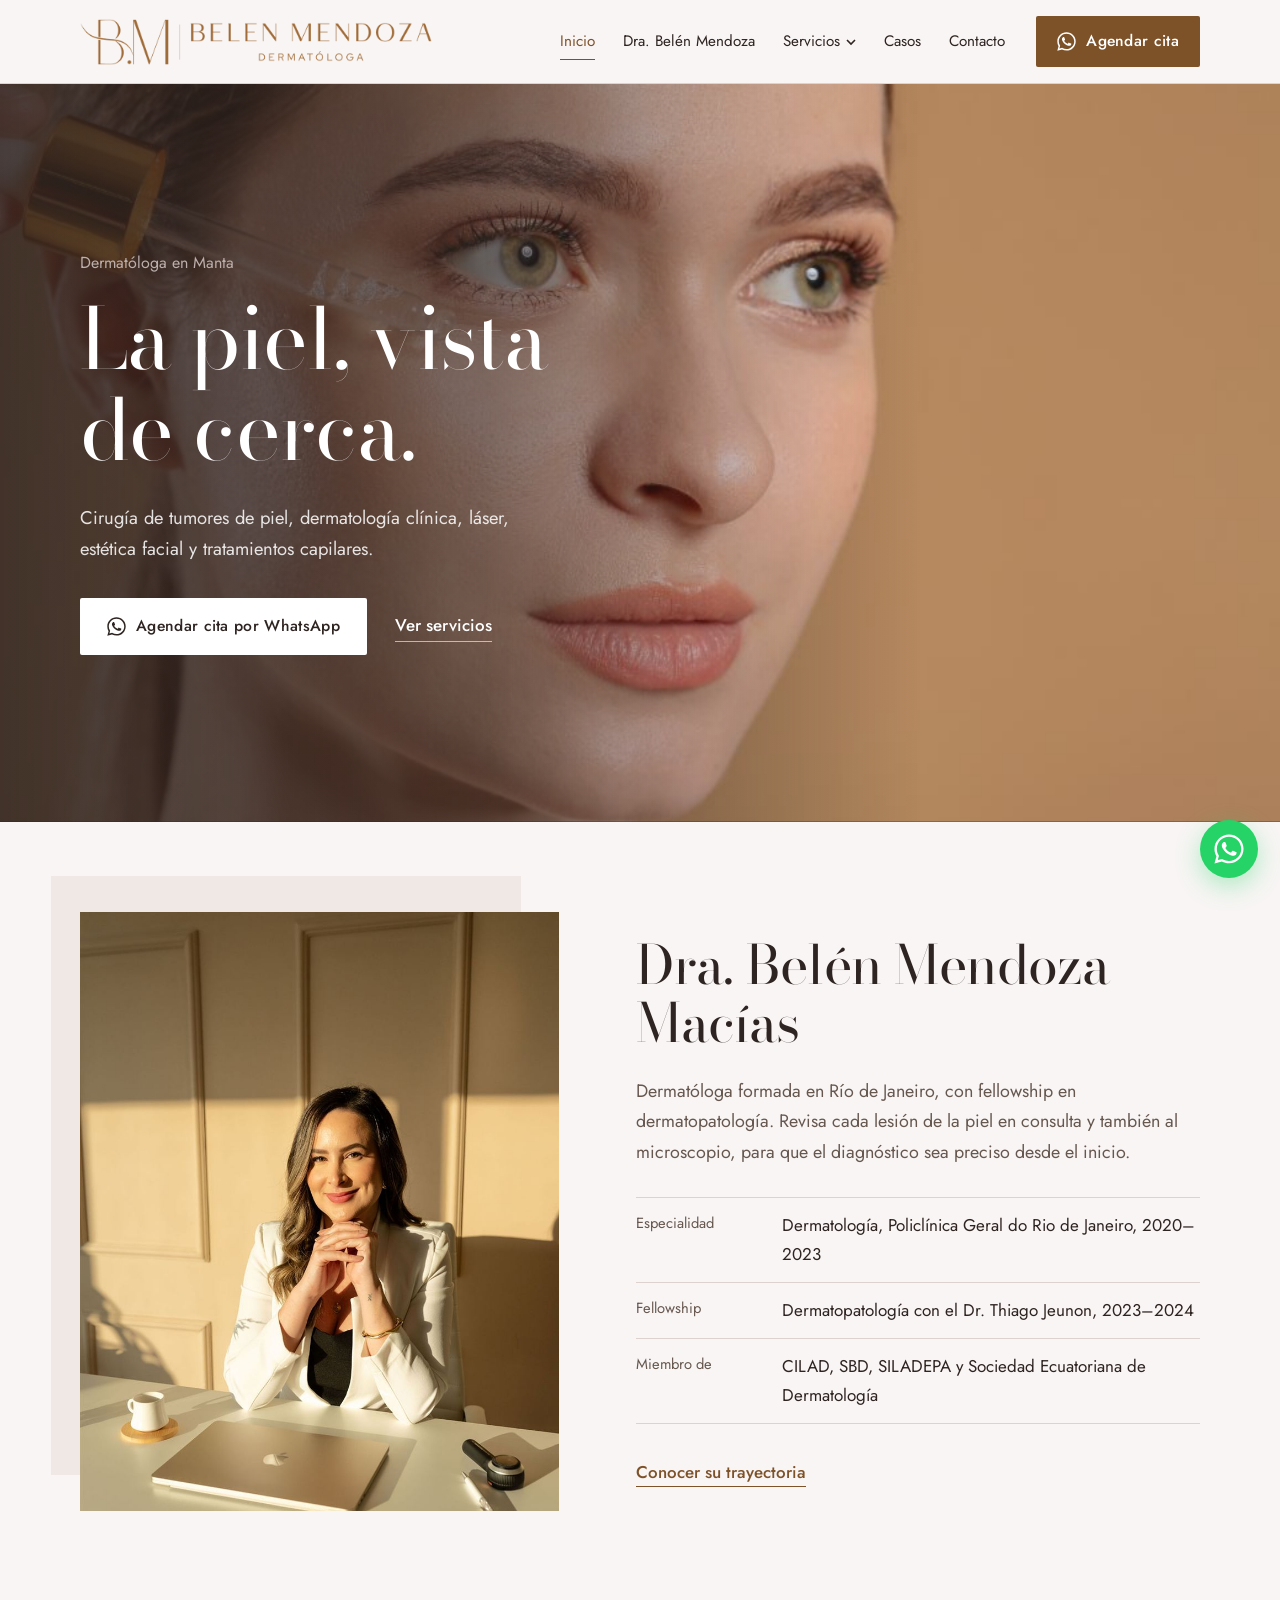
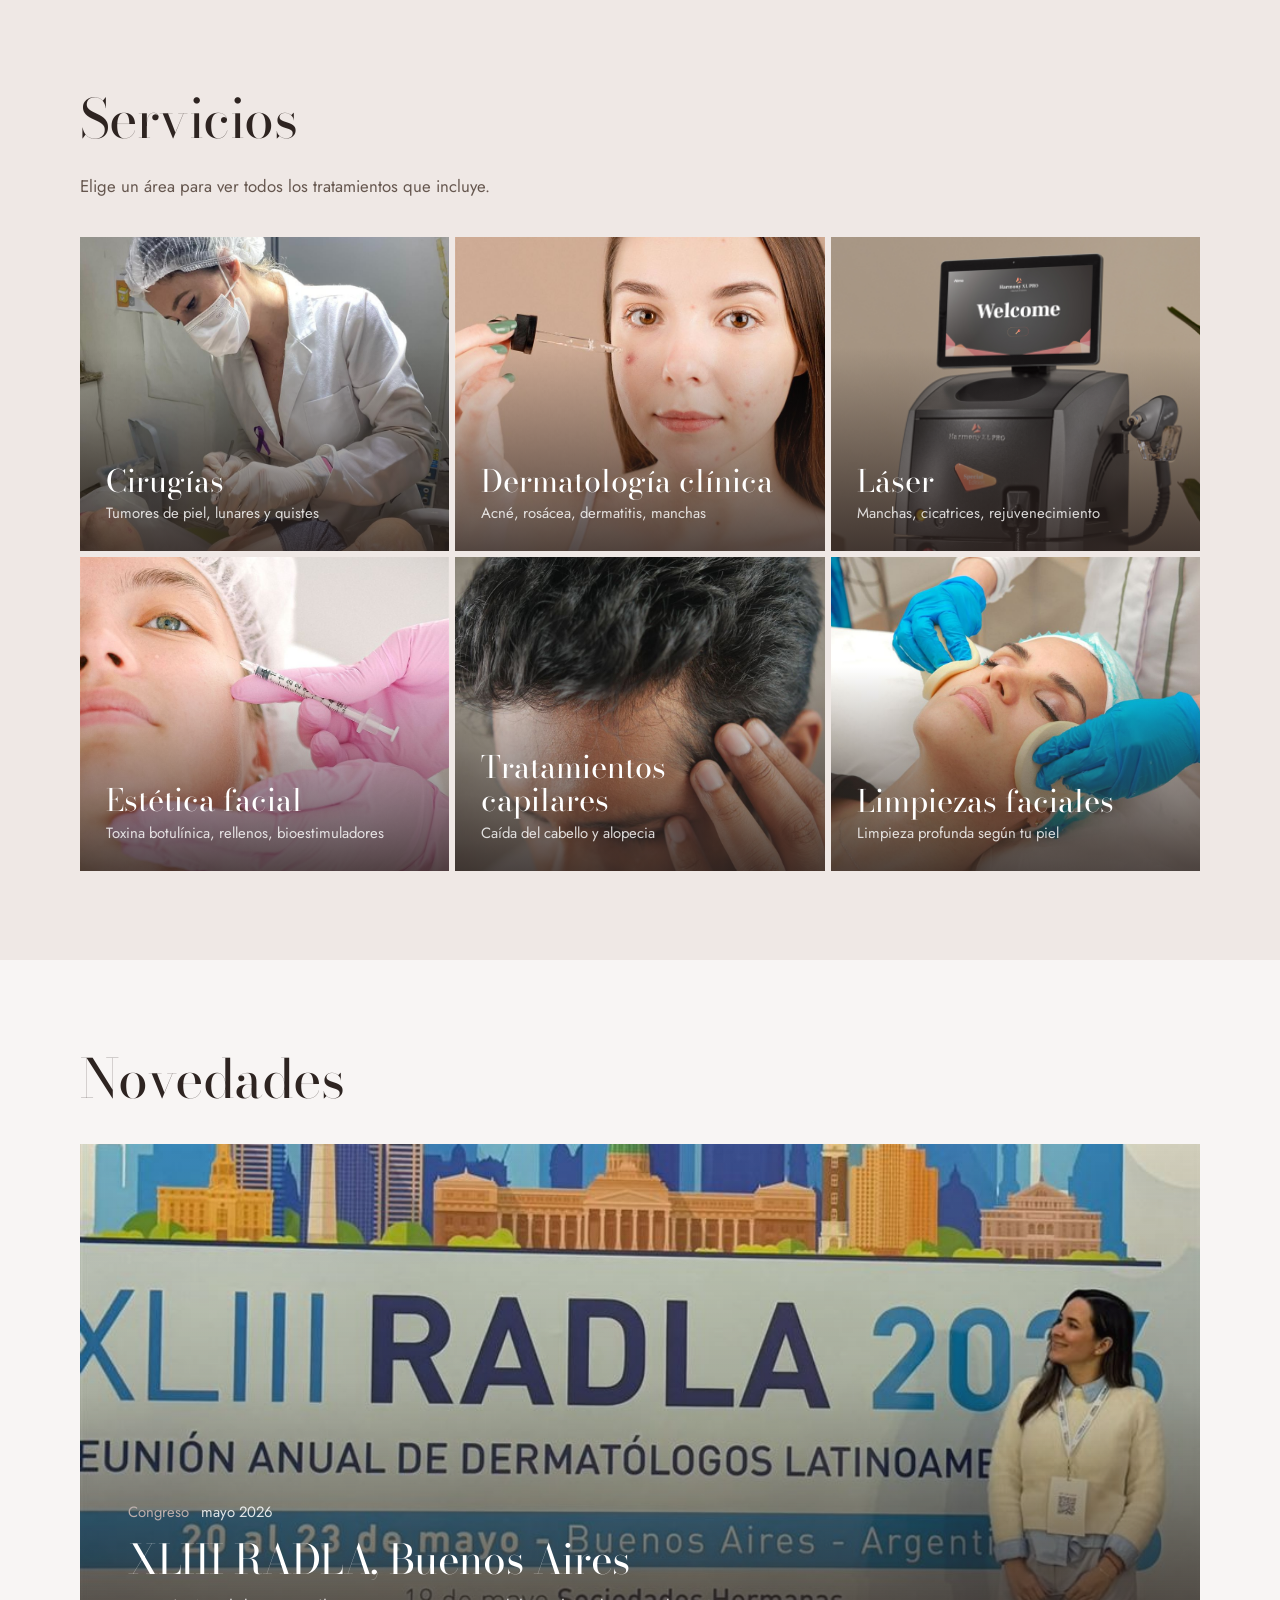
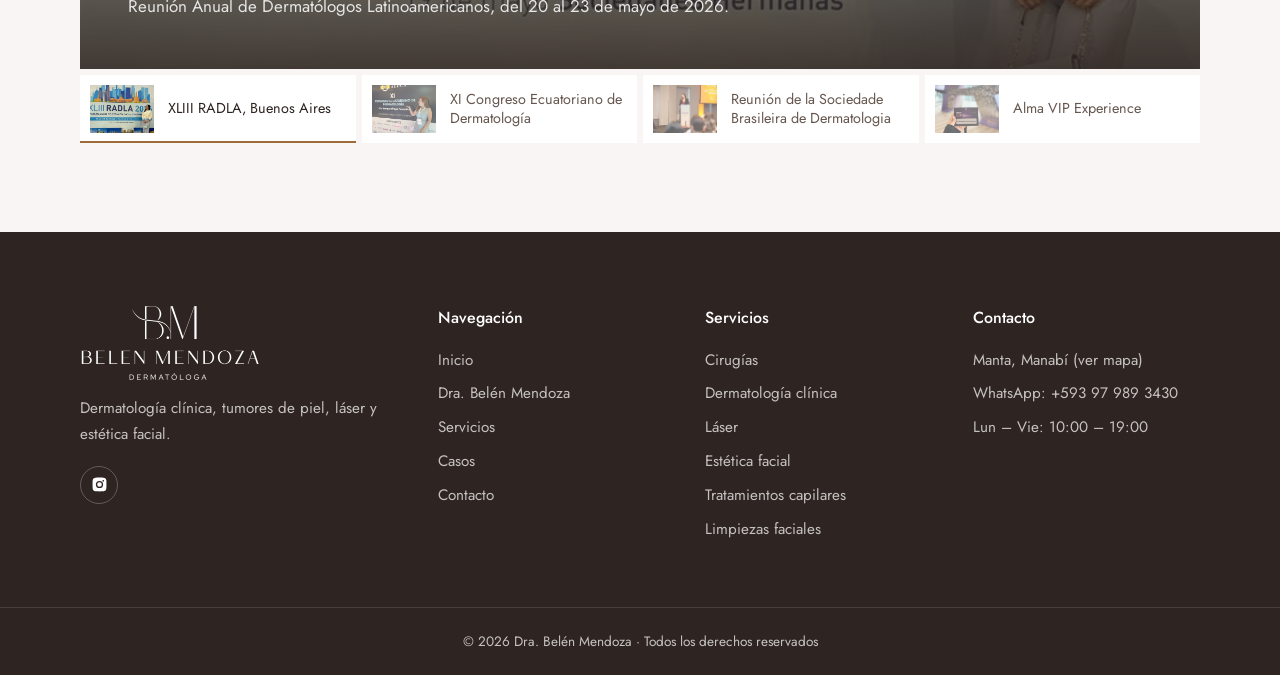
==== commit b47845c7: "cambios varios" ====
--- a/index.html
+++ b/index.html
@@ -1,14 +1,16 @@
 <!DOCTYPE html>
-<html lang="es">
+<html lang="es-EC">
 <head>
   <meta charset="UTF-8">
   <meta name="viewport" content="width=device-width, initial-scale=1.0">
-  <title>Dra. Belén Mendoza | Dermatóloga · Tumores de piel y Láser</title>
-  <meta name="description" content="Dra. Belén Mendoza, dermatóloga especialista en tumores de piel, dermatología clínica, láser y estética facial. Agenda tu cita por WhatsApp.">
+  <title>Dermatóloga en Manta | Dra. Belén Mendoza Macías</title>
+  <meta name="description" content="Dermatóloga en Manta, Ecuador. Cirugía de tumores de piel, revisión de lunares, acné, manchas, láser, botox, tratamientos capilares y limpiezas faciales. Agenda por WhatsApp.">
   <link rel="canonical" href="https://drabelenmendozamacias.com/">
-  <meta property="og:title" content="Dra. Belén Mendoza | Dermatóloga">
-  <meta property="og:description" content="Especialista en tumores de piel, láser y dermatología clínica y estética.">
+  <meta property="og:title" content="Dermatóloga en Manta | Dra. Belén Mendoza Macías">
+  <meta property="og:description" content="Dermatóloga en Manta, Ecuador. Cirugía de tumores de piel, revisión de lunares, acné, manchas, láser, botox, tratamientos capilares y limpiezas faciales. Agenda por WhatsApp.">
   <meta property="og:type" content="website">
+  <meta property="og:url" content="https://drabelenmendozamacias.com/">
+  <meta property="og:locale" content="es_EC">
   <link rel="icon" type="image/png" sizes="32x32" href="assets/brand/favicon-32.png">
   <link rel="icon" type="image/png" sizes="192x192" href="assets/brand/icon-192.png">
   <link rel="apple-touch-icon" href="assets/brand/apple-touch-icon.png">
@@ -19,6 +21,77 @@
   <link rel="preconnect" href="https://fonts.gstatic.com" crossorigin>
   <link href="https://fonts.googleapis.com/css2?family=Bodoni+Moda:ital,opsz,wght@0,6..96,400..600;1,6..96,400&family=Jost:wght@400;500&display=swap" rel="stylesheet">
   <link rel="stylesheet" href="styles.css">
+  <!-- Datos estructurados: le dicen a Google qué es esta página, dónde está y cómo contactar -->
+  <script type="application/ld+json">
+  {
+    "@context": "https://schema.org",
+    "@graph": [
+      {
+        "@type": "Physician",
+        "@id": "https://drabelenmendozamacias.com/#consultorio",
+        "name": "Dra. Belén Mendoza Macías – Dermatóloga",
+        "alternateName": "Dra. Belén Mendoza Dermatóloga",
+        "description": "Dermatóloga en Manta, Ecuador. Cirugía de tumores de piel, dermatología clínica, láser, estética facial, tratamientos capilares y limpiezas faciales.",
+        "url": "https://drabelenmendozamacias.com/",
+        "image": "https://drabelenmendozamacias.com/assets/img/dra/perfil.jpg",
+        "logo": "https://drabelenmendozamacias.com/assets/brand/icon-512.png",
+        "telephone": "+593979893430",
+        "medicalSpecialty": "Dermatologic",
+        "isAcceptingNewPatients": true,
+        "address": {
+          "@type": "PostalAddress",
+          "addressLocality": "Manta",
+          "addressRegion": "Manabí",
+          "addressCountry": "EC"
+        },
+        "geo": { "@type": "GeoCoordinates", "latitude": -0.9465564, "longitude": -80.7527301 },
+        "hasMap": "https://maps.app.goo.gl/tLq8sHxndpyEuzyE6",
+        "areaServed": [
+          { "@type": "City", "name": "Manta" },
+          { "@type": "AdministrativeArea", "name": "Manabí" }
+        ],
+        "openingHoursSpecification": [
+          { "@type": "OpeningHoursSpecification", "dayOfWeek": ["Monday", "Tuesday", "Wednesday", "Thursday", "Friday"], "opens": "10:00", "closes": "19:00" }
+        ],
+        "availableService": [
+          { "@type": "MedicalProcedure", "name": "Cirugía de tumores de piel" },
+          { "@type": "MedicalProcedure", "name": "Extirpación de lunares" },
+          { "@type": "MedicalProcedure", "name": "Biopsia de piel y estudio dermatopatológico" },
+          { "@type": "MedicalProcedure", "name": "Revisión de lunares con dermatoscopia" },
+          { "@type": "MedicalProcedure", "name": "Tratamiento del acné" },
+          { "@type": "MedicalProcedure", "name": "Tratamiento de manchas y melasma" },
+          { "@type": "MedicalProcedure", "name": "Tratamientos con láser" },
+          { "@type": "MedicalProcedure", "name": "Toxina botulínica" },
+          { "@type": "MedicalProcedure", "name": "Ácido hialurónico" },
+          { "@type": "MedicalProcedure", "name": "Tratamientos capilares y alopecia" },
+          { "@type": "MedicalProcedure", "name": "Limpieza facial" }
+        ],
+        "sameAs": ["https://www.instagram.com/dra.belen.dermatologa/"],
+        "employee": { "@id": "https://drabelenmendozamacias.com/#dra" }
+      },
+      {
+        "@type": "Person",
+        "@id": "https://drabelenmendozamacias.com/#dra",
+        "name": "María Belén Mendoza Macías",
+        "honorificPrefix": "Dra.",
+        "jobTitle": "Dermatóloga",
+        "url": "https://drabelenmendozamacias.com/dra-belen-mendoza",
+        "image": "https://drabelenmendozamacias.com/assets/img/dra/perfil.jpg",
+        "alumniOf": [
+          { "@type": "CollegeOrUniversity", "name": "Universidad de Guayaquil" },
+          { "@type": "MedicalOrganization", "name": "Policlínica Geral do Rio de Janeiro" }
+        ],
+        "memberOf": [
+          { "@type": "Organization", "name": "Colegio Ibero-Latinoamericano de Dermatología (CILAD)" },
+          { "@type": "Organization", "name": "Sociedade Brasileira de Dermatologia (SBD)" },
+          { "@type": "Organization", "name": "Sociedad Ibero-Latinoamericana de Dermatopatología (SILADEPA)" },
+          { "@type": "Organization", "name": "Sociedad Ecuatoriana de Dermatología" }
+        ],
+        "sameAs": ["https://www.instagram.com/dra.belen.dermatologa/"]
+      }
+    ]
+  }
+  </script>
 </head>
 <body data-page="inicio">
   <svg width="0" height="0" style="position:absolute" aria-hidden="true"><symbol id="i-wa" viewBox="0 0 32 32"><path d="M16 .5C7.4.5.5 7.4.5 16c0 2.7.7 5.4 2.1 7.8L.5 31.5l7.9-2.1c2.3 1.3 4.9 1.9 7.6 1.9 8.6 0 15.5-6.9 15.5-15.5S24.6.5 16 .5zm0 28.2c-2.4 0-4.7-.6-6.8-1.8l-.5-.3-4.7 1.2 1.3-4.6-.3-.5C3.7 20.6 3 18.3 3 16 3 8.8 8.8 3 16 3s13 5.8 13 13-5.8 12.7-13 12.7zm7.1-9.5c-.4-.2-2.3-1.1-2.7-1.3-.4-.1-.6-.2-.9.2-.3.4-1 1.3-1.2 1.5-.2.3-.4.3-.8.1-.4-.2-1.6-.6-3.1-1.9-1.1-1-1.9-2.3-2.1-2.7-.2-.4 0-.6.2-.8l.6-.7c.2-.2.3-.4.4-.7.1-.3 0-.5 0-.7-.1-.2-.9-2.1-1.2-2.9-.3-.8-.6-.7-.9-.7h-.7c-.3 0-.7.1-1 .5-.4.4-1.4 1.3-1.4 3.2s1.4 3.7 1.6 4c.2.3 2.7 4.2 6.6 5.9.9.4 1.7.6 2.2.8.9.3 1.8.3 2.5.2.8-.1 2.3-.9 2.6-1.9.3-.9.3-1.7.2-1.9-.1-.1-.4-.2-.8-.4z"/></symbol></svg>
@@ -69,8 +142,8 @@
         <img src="assets/img/portada.jpg" alt="" width="1400" height="933"><!-- ⚠️ reemplazar por foto o video de la Dra. en consultorio -->
       </div>
       <div class="container cover__content">
-        <p class="cover__kicker">Dermatóloga en Manta</p>
-        <h1>La piel, vista de cerca.</h1>
+        <h1 class="cover__kicker">Dermatóloga en Manta</h1>
+        <p class="cover__title">La piel, vista de cerca.</p>
         <p class="cover__lead">Cirugía de tumores de piel, dermatología clínica, láser, estética facial y tratamientos capilares.</p>
         <div class="cover__actions">
           <a class="btn btn--light" href="contacto" data-wa>
@@ -197,9 +270,7 @@
         <img class="footer-logo" src="assets/brand/logo-blanco.png" alt="Belen Mendoza Dermatóloga" width="200" height="86" loading="lazy">
         <p style="margin-top:14px">Dermatología clínica, tumores de piel, láser y estética facial.</p>
         <div class="social">
-          <a href="https://instagram.com/" target="_blank" rel="noopener" aria-label="Instagram"><svg viewBox="0 0 24 24"><path d="M12 2.2c3.2 0 3.6 0 4.8.1 1.2.1 1.8.2 2.2.4.6.2 1 .5 1.4.9.4.4.7.8.9 1.4.2.4.4 1 .4 2.2.1 1.3.1 1.6.1 4.8s0 3.6-.1 4.8c-.1 1.2-.2 1.8-.4 2.2-.2.6-.5 1-.9 1.4-.4.4-.8.7-1.4.9-.4.2-1 .4-2.2.4-1.3.1-1.6.1-4.8.1s-3.6 0-4.8-.1c-1.2-.1-1.8-.2-2.2-.4-.6-.2-1-.5-1.4-.9-.4-.4-.7-.8-.9-1.4-.2-.4-.4-1-.4-2.2C2.2 15.6 2.2 15.2 2.2 12s0-3.6.1-4.8c.1-1.2.2-1.8.4-2.2.2-.6.5-1 .9-1.4.4-.4.8-.7 1.4-.9.4-.2 1-.4 2.2-.4C8.4 2.2 8.8 2.2 12 2.2zm0 4.7a5.1 5.1 0 100 10.2 5.1 5.1 0 000-10.2zm0 8.4a3.3 3.3 0 110-6.6 3.3 3.3 0 010 6.6zm5.3-9.8a1.2 1.2 0 100 2.4 1.2 1.2 0 000-2.4z"/></svg></a>
-          <a href="https://facebook.com/" target="_blank" rel="noopener" aria-label="Facebook"><svg viewBox="0 0 24 24"><path d="M13.5 22v-8.2h2.8l.4-3.2h-3.2V8.6c0-.9.3-1.6 1.6-1.6h1.7V4.1c-.3 0-1.3-.1-2.5-.1-2.5 0-4.2 1.5-4.2 4.3v2.4H7.3v3.2h2.8V22h3.4z"/></svg></a>
-          <a href="https://tiktok.com/" target="_blank" rel="noopener" aria-label="TikTok"><svg viewBox="0 0 24 24"><path d="M19.6 8.3a6.6 6.6 0 01-3.9-1.3v6.1a5.6 5.6 0 11-4.8-5.5v3a2.6 2.6 0 102 2.5V2h3a3.9 3.9 0 003.7 3.4v2.9z"/></svg></a>
+          <a href="https://www.instagram.com/dra.belen.dermatologa/" target="_blank" rel="noopener" aria-label="Instagram"><svg viewBox="0 0 24 24"><path d="M12 2.2c3.2 0 3.6 0 4.8.1 1.2.1 1.8.2 2.2.4.6.2 1 .5 1.4.9.4.4.7.8.9 1.4.2.4.4 1 .4 2.2.1 1.3.1 1.6.1 4.8s0 3.6-.1 4.8c-.1 1.2-.2 1.8-.4 2.2-.2.6-.5 1-.9 1.4-.4.4-.8.7-1.4.9-.4.2-1 .4-2.2.4-1.3.1-1.6.1-4.8.1s-3.6 0-4.8-.1c-1.2-.1-1.8-.2-2.2-.4-.6-.2-1-.5-1.4-.9-.4-.4-.7-.8-.9-1.4-.2-.4-.4-1-.4-2.2C2.2 15.6 2.2 15.2 2.2 12s0-3.6.1-4.8c.1-1.2.2-1.8.4-2.2.2-.6.5-1 .9-1.4.4-.4.8-.7 1.4-.9.4-.2 1-.4 2.2-.4C8.4 2.2 8.8 2.2 12 2.2zm0 4.7a5.1 5.1 0 100 10.2 5.1 5.1 0 000-10.2zm0 8.4a3.3 3.3 0 110-6.6 3.3 3.3 0 010 6.6zm5.3-9.8a1.2 1.2 0 100 2.4 1.2 1.2 0 000-2.4z"/></svg></a>
         </div>
       </div>
       <div>
--- a/styles.css
+++ b/styles.css
@@ -240,8 +240,8 @@
   background: linear-gradient(90deg, rgba(46, 36, 33, .85) 0%, rgba(46, 36, 33, .6) 38%, rgba(46, 36, 33, 0) 72%);
 }
 .cover__content { position: relative; z-index: 1; padding-top: 64px; padding-bottom: 64px; }
-.cover__kicker { color: var(--rose); margin-bottom: 18px; }
-.cover h1 { color: #fff; max-width: 9ch; margin-bottom: 26px; }
+.cover__kicker { font-family: var(--font-body); font-size: 1rem; font-weight: 400; letter-spacing: 0; line-height: 1.5; color: var(--rose); margin: 0 0 18px; }
+.cover__title { font-family: var(--font-display); font-size: clamp(2.9rem, 6.6vw, 5.6rem); line-height: 1.08; letter-spacing: -0.01em; color: #fff; max-width: 9ch; margin: 0 0 26px; }
 .cover__lead { font-size: 1.15rem; color: rgba(255, 255, 255, .86); max-width: 42ch; }
 .cover__actions { display: flex; flex-wrap: wrap; align-items: center; gap: 28px; margin-top: 34px; }
 .link-light { color: #fff; font-weight: 500; border-bottom: 1px solid rgba(255, 255, 255, .6); padding-bottom: 2px; }
@@ -488,66 +488,30 @@
 .service--dark .treatments li { border-color: rgba(255, 255, 255, .16); }
 
 /* ---------- Página Casos ---------- */
-.filters { display: flex; flex-wrap: wrap; justify-content: center; gap: 8px; margin-bottom: 48px; }
-.filters button {
-  padding: 9px 20px;
-  font-family: inherit;
-  font-size: .95rem;
-  color: var(--ink);
-  border-radius: 999px;
-  border: 1px solid var(--line);
-  background: transparent;
-  cursor: pointer;
-}
-.filters button:hover { border-color: var(--caramel); }
-.filters button.is-active { background: var(--cacao); border-color: var(--cacao); color: #fff; }
-
-.cases { display: grid; grid-template-columns: repeat(auto-fill, minmax(300px, 1fr)); gap: 32px; }
+.cases { display: grid; grid-template-columns: repeat(2, minmax(0, 1fr)); gap: 28px; }
 .case { background: var(--surface); }
 .case[hidden] { display: none; }
-.case__body { padding: 20px 22px 24px; }
-.case__body h3 { font-size: 1.35rem; margin-bottom: 4px; }
-.case__body p { color: var(--ink-soft); font-size: .95rem; margin: 0; }
-
-/* Comparador antes / después */
-.ba { position: relative; aspect-ratio: 4 / 3; overflow: hidden; user-select: none; }
-.ba__img { position: absolute; inset: 0; }
-.ba__img--after { clip-path: inset(0 0 0 var(--pos, 50%)); background: var(--rose); color: var(--cacao); }
-.ba__label {
+
+/* Antes y después lado a lado: las fotos no siempre tienen el mismo encuadre */
+.case__pair { display: grid; grid-template-columns: 1fr 1fr; gap: 3px; background: var(--surface); }
+.case__pair figure { position: relative; aspect-ratio: 3 / 4; overflow: hidden; background: var(--rose-tint); }
+.case__pair img { width: 100%; height: 100%; object-fit: cover; }
+.case__pair figcaption {
   position: absolute;
-  top: 14px;
-  z-index: 2;
-  padding: 3px 10px;
-  font-size: .8rem;
+  left: 12px;
+  bottom: 12px;
+  padding: 3px 12px;
+  font-size: .82rem;
   color: #fff;
-  background: rgba(46, 36, 33, .7);
-}
-.ba__label--before { left: 14px; }
-.ba__label--after { right: 14px; }
-.ba__handle {
-  position: absolute;
-  top: 0;
-  bottom: 0;
-  left: var(--pos, 50%);
-  width: 2px;
-  background: #fff;
-  transform: translateX(-50%);
-  pointer-events: none;
-  z-index: 2;
-}
-.ba__handle::after {
-  content: "";
-  position: absolute;
-  top: 50%;
-  left: 50%;
-  width: 36px;
-  height: 36px;
-  transform: translate(-50%, -50%);
-  border-radius: 50%;
-  background: #fff;
-  box-shadow: 0 2px 10px rgba(46, 36, 33, .25);
-}
-.ba__range { position: absolute; inset: 0; width: 100%; height: 100%; margin: 0; opacity: 0; cursor: ew-resize; z-index: 3; }
+  background: rgba(46, 36, 33, .72);
+}
+.case__pair figure + figure figcaption { background: var(--caramel-deep); }
+
+.case__body { padding: 20px 24px 24px; }
+.case__tag { margin: 0 0 6px; font-size: .85rem; color: var(--caramel-deep); }
+.case__body h3 { font-size: 1.4rem; margin-bottom: 6px; }
+.case__body p:last-child { color: var(--ink-soft); font-size: .95rem; margin: 0; }
+
 .note { text-align: center; font-size: .9rem; color: var(--ink-soft); margin-top: 40px; }
 
 /* ---------- Página Contacto ---------- */
